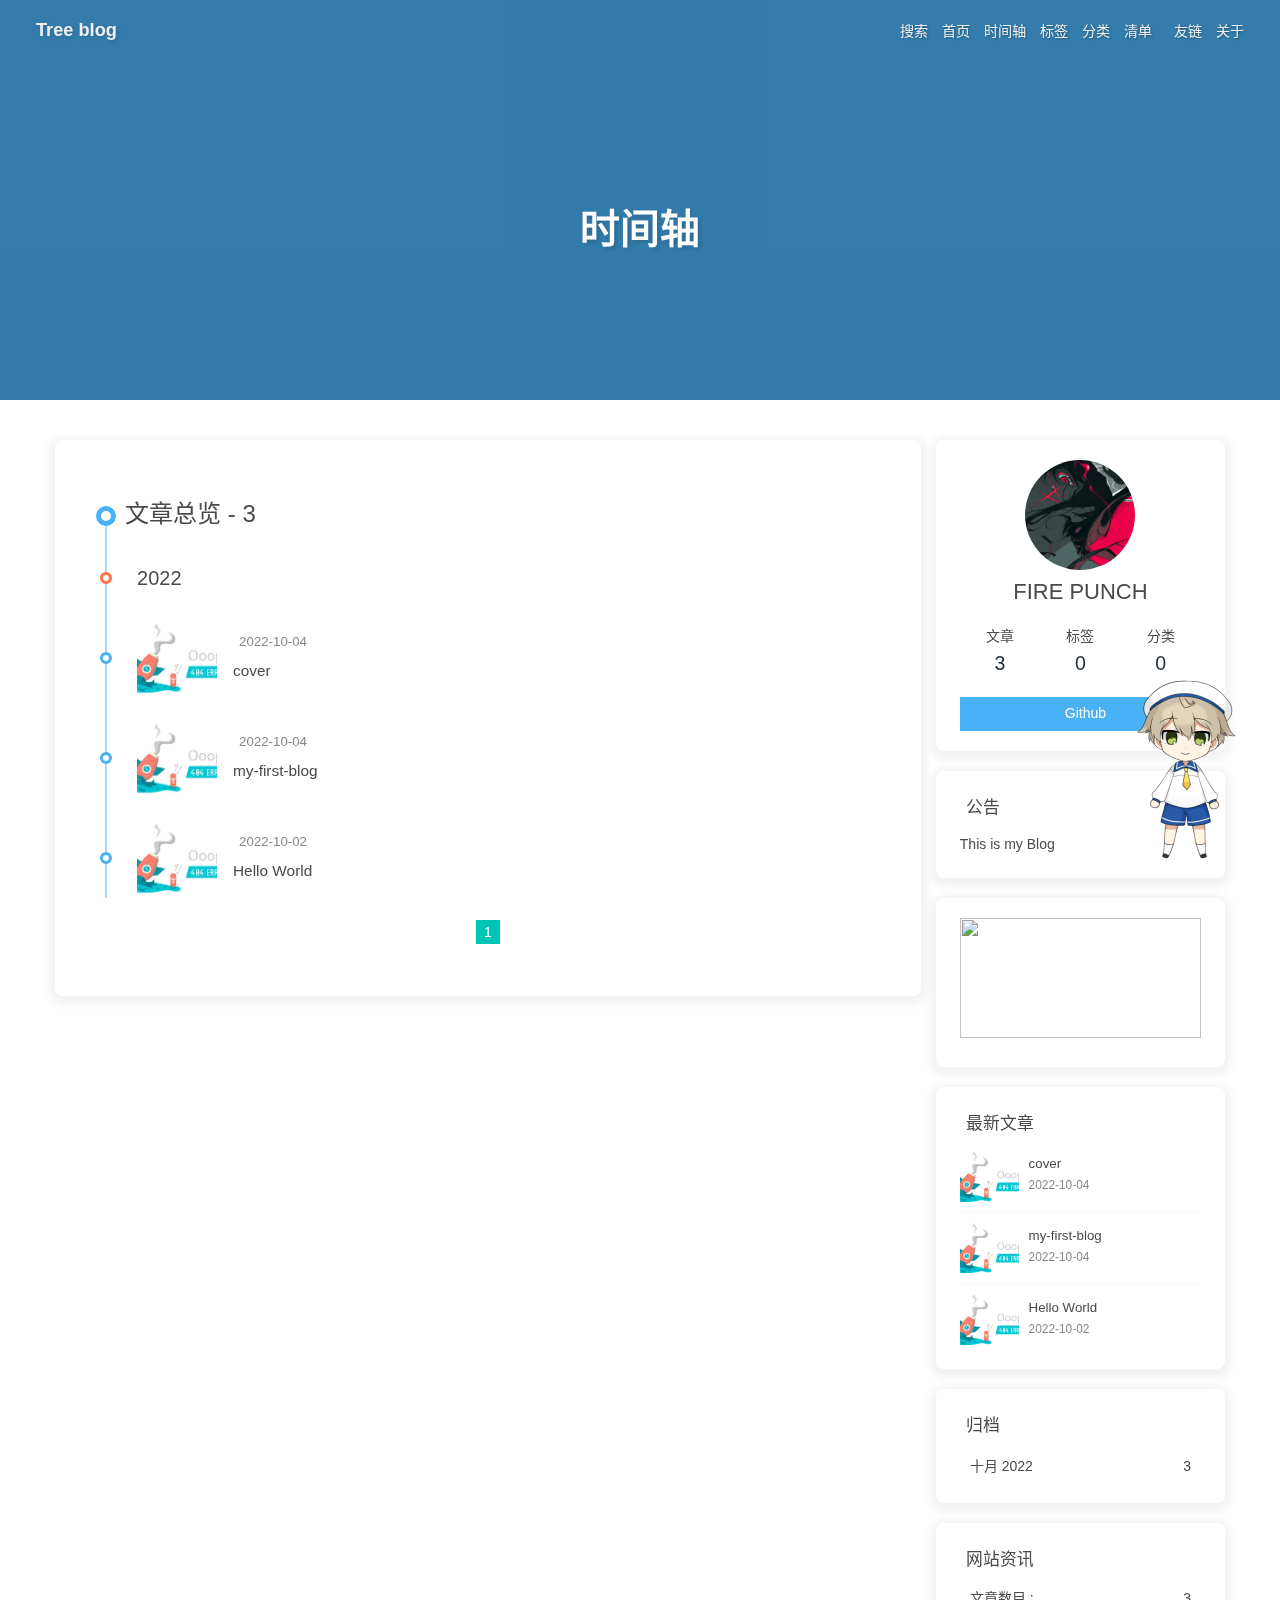
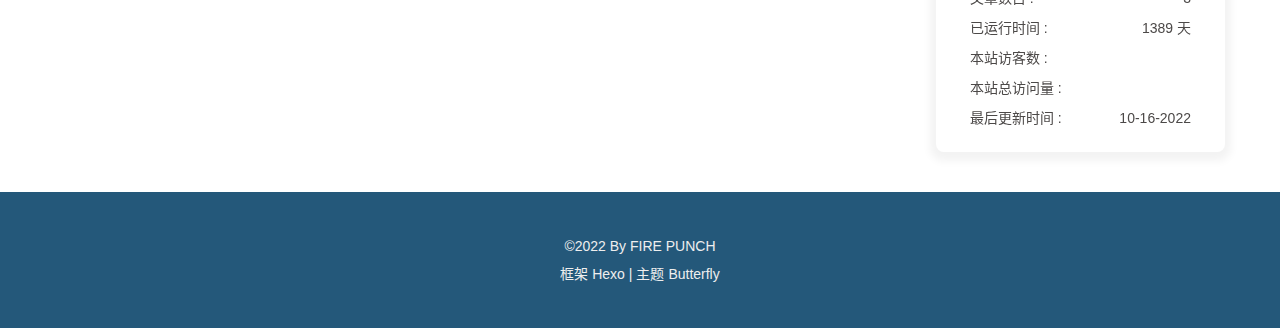
==== archives/index.html @ cb8b027e "Site updated: 2022-10-16 21:58:59" ====
<!DOCTYPE html><html lang="zh-CN" data-theme="light"><head><meta charset="UTF-8"><meta http-equiv="X-UA-Compatible" content="IE=edge"><meta name="viewport" content="width=device-width, initial-scale=1.0, maximum-scale=1.0, user-scalable=no"><title>时间轴 | Tree blog</title><meta name="author" content="FIRE PUNCH"><meta name="copyright" content="FIRE PUNCH"><meta name="format-detection" content="telephone=no"><meta name="theme-color" content="#ffffff"><meta property="og:type" content="website">
<meta property="og:title" content="时间轴">
<meta property="og:url" content="http://example.com/archives/index.html">
<meta property="og:site_name" content="Tree blog">
<meta property="og:locale" content="zh_CN">
<meta property="og:image" content="http://example.com/img/favicon.jpg">
<meta property="article:author" content="FIRE PUNCH">
<meta name="twitter:card" content="summary">
<meta name="twitter:image" content="http://example.com/img/favicon.jpg"><link rel="shortcut icon" href="/img/favicon.png"><link rel="canonical" href="http://example.com/archives/"><link rel="preconnect" href="//cdn.jsdelivr.net"/><link rel="preconnect" href="//busuanzi.ibruce.info"/><link rel="stylesheet" href="/css/index.css"><link rel="stylesheet" href="https://cdn.jsdelivr.net/npm/@fortawesome/fontawesome-free/css/all.min.css" media="print" onload="this.media='all'"><link rel="stylesheet" href="https://cdn.jsdelivr.net/npm/@fancyapps/ui/dist/fancybox.min.css" media="print" onload="this.media='all'"><script>const GLOBAL_CONFIG = { 
  root: '/',
  algolia: undefined,
  localSearch: {"path":"/search.xml","preload":true,"languages":{"hits_empty":"找不到您查询的内容：${query}"}},
  translate: undefined,
  noticeOutdate: undefined,
  highlight: {"plugin":"highlighjs","highlightCopy":true,"highlightLang":true,"highlightHeightLimit":false},
  copy: {
    success: '复制成功',
    error: '复制错误',
    noSupport: '浏览器不支持'
  },
  relativeDate: {
    homepage: false,
    post: false
  },
  runtime: '天',
  date_suffix: {
    just: '刚刚',
    min: '分钟前',
    hour: '小时前',
    day: '天前',
    month: '个月前'
  },
  copyright: undefined,
  lightbox: 'fancybox',
  Snackbar: undefined,
  source: {
    justifiedGallery: {
      js: 'https://cdn.jsdelivr.net/npm/flickr-justified-gallery/dist/fjGallery.min.js',
      css: 'https://cdn.jsdelivr.net/npm/flickr-justified-gallery/dist/fjGallery.min.css'
    }
  },
  isPhotoFigcaption: false,
  islazyload: false,
  isAnchor: false
}</script><script id="config-diff">var GLOBAL_CONFIG_SITE = {
  title: '时间轴',
  isPost: false,
  isHome: false,
  isHighlightShrink: false,
  isToc: false,
  postUpdate: '2022-10-16 21:58:57'
}</script><noscript><style type="text/css">
  #nav {
    opacity: 1
  }
  .justified-gallery img {
    opacity: 1
  }

  #recent-posts time,
  #post-meta time {
    display: inline !important
  }
</style></noscript><script>(win=>{
    win.saveToLocal = {
      set: function setWithExpiry(key, value, ttl) {
        if (ttl === 0) return
        const now = new Date()
        const expiryDay = ttl * 86400000
        const item = {
          value: value,
          expiry: now.getTime() + expiryDay,
        }
        localStorage.setItem(key, JSON.stringify(item))
      },

      get: function getWithExpiry(key) {
        const itemStr = localStorage.getItem(key)

        if (!itemStr) {
          return undefined
        }
        const item = JSON.parse(itemStr)
        const now = new Date()

        if (now.getTime() > item.expiry) {
          localStorage.removeItem(key)
          return undefined
        }
        return item.value
      }
    }
  
    win.getScript = url => new Promise((resolve, reject) => {
      const script = document.createElement('script')
      script.src = url
      script.async = true
      script.onerror = reject
      script.onload = script.onreadystatechange = function() {
        const loadState = this.readyState
        if (loadState && loadState !== 'loaded' && loadState !== 'complete') return
        script.onload = script.onreadystatechange = null
        resolve()
      }
      document.head.appendChild(script)
    })
  
      win.activateDarkMode = function () {
        document.documentElement.setAttribute('data-theme', 'dark')
        if (document.querySelector('meta[name="theme-color"]') !== null) {
          document.querySelector('meta[name="theme-color"]').setAttribute('content', '#0d0d0d')
        }
      }
      win.activateLightMode = function () {
        document.documentElement.setAttribute('data-theme', 'light')
        if (document.querySelector('meta[name="theme-color"]') !== null) {
          document.querySelector('meta[name="theme-color"]').setAttribute('content', '#ffffff')
        }
      }
      const t = saveToLocal.get('theme')
    
          if (t === 'dark') activateDarkMode()
          else if (t === 'light') activateLightMode()
        
      const asideStatus = saveToLocal.get('aside-status')
      if (asideStatus !== undefined) {
        if (asideStatus === 'hide') {
          document.documentElement.classList.add('hide-aside')
        } else {
          document.documentElement.classList.remove('hide-aside')
        }
      }
    
    const detectApple = () => {
      if(/iPad|iPhone|iPod|Macintosh/.test(navigator.userAgent)){
        document.documentElement.classList.add('apple')
      }
    }
    detectApple()
    })(window)</script><link rel="stylesheet" href="https://cdn.jsdelivr.net/npm/static-butterfly/dist/css/index.min.css"><!-- hexo injector head_end start --><link rel="stylesheet" href="https://unpkg.zhimg.com/hexo-butterfly-clock/lib/clock.min.css" /><!-- hexo injector head_end end --><meta name="generator" content="Hexo 6.3.0"></head><body><div id="web_bg"></div><div id="sidebar"><div id="menu-mask"></div><div id="sidebar-menus"><div class="avatar-img is-center"><img src="/img/favicon.jpg" onerror="onerror=null;src='/img/friend_404.gif'" alt="avatar"/></div><div class="sidebar-site-data site-data is-center"><a href="/archives/"><div class="headline">文章</div><div class="length-num">3</div></a><a href="/tags/"><div class="headline">标签</div><div class="length-num">0</div></a><a href="/categories/"><div class="headline">分类</div><div class="length-num">0</div></a></div><hr/><div class="menus_items"><div class="menus_item"><a class="site-page" href="/"><i class="fa-fw fas fa-home"></i><span> 首页</span></a></div><div class="menus_item"><a class="site-page" href="/archives/"><i class="fa-fw fas fa-archive"></i><span> 时间轴</span></a></div><div class="menus_item"><a class="site-page" href="/tags/"><i class="fa-fw fas fa-tags"></i><span> 标签</span></a></div><div class="menus_item"><a class="site-page" href="/categories/"><i class="fa-fw fas fa-folder-open"></i><span> 分类</span></a></div><div class="menus_item"><a class="site-page group" href="javascript:void(0);"><i class="fa-fw fa fa-heartbeat"></i><span> 清单</span><i class="fas fa-chevron-down"></i></a><ul class="menus_item_child"><li><a class="site-page child" href="/music/"><i class="fa-fw fas fa-music"></i><span> 音乐</span></a></li><li><a class="site-page child" href="/Gallery/"><i class="fa-fw fas fa-images"></i><span> 照片</span></a></li><li><a class="site-page child" href="/movies/"><i class="fa-fw fas fa-video"></i><span> 电影</span></a></li></ul></div><div class="menus_item"><a class="site-page" href="/link/"><i class="fa-fw fas fa-link"></i><span> 友链</span></a></div><div class="menus_item"><a class="site-page" href="/about/"><i class="fa-fw fas fa-heart"></i><span> 关于</span></a></div></div></div></div><div class="page" id="body-wrap"><header class="not-home-page" id="page-header" style="background-image: url('/img/1.png')"><nav id="nav"><span id="blog_name"><a id="site-name" href="/">Tree blog</a></span><div id="menus"><div id="search-button"><a class="site-page social-icon search"><i class="fas fa-search fa-fw"></i><span> 搜索</span></a></div><div class="menus_items"><div class="menus_item"><a class="site-page" href="/"><i class="fa-fw fas fa-home"></i><span> 首页</span></a></div><div class="menus_item"><a class="site-page" href="/archives/"><i class="fa-fw fas fa-archive"></i><span> 时间轴</span></a></div><div class="menus_item"><a class="site-page" href="/tags/"><i class="fa-fw fas fa-tags"></i><span> 标签</span></a></div><div class="menus_item"><a class="site-page" href="/categories/"><i class="fa-fw fas fa-folder-open"></i><span> 分类</span></a></div><div class="menus_item"><a class="site-page group" href="javascript:void(0);"><i class="fa-fw fa fa-heartbeat"></i><span> 清单</span><i class="fas fa-chevron-down"></i></a><ul class="menus_item_child"><li><a class="site-page child" href="/music/"><i class="fa-fw fas fa-music"></i><span> 音乐</span></a></li><li><a class="site-page child" href="/Gallery/"><i class="fa-fw fas fa-images"></i><span> 照片</span></a></li><li><a class="site-page child" href="/movies/"><i class="fa-fw fas fa-video"></i><span> 电影</span></a></li></ul></div><div class="menus_item"><a class="site-page" href="/link/"><i class="fa-fw fas fa-link"></i><span> 友链</span></a></div><div class="menus_item"><a class="site-page" href="/about/"><i class="fa-fw fas fa-heart"></i><span> 关于</span></a></div></div><div id="toggle-menu"><a class="site-page"><i class="fas fa-bars fa-fw"></i></a></div></div></nav><div id="page-site-info"><h1 id="site-title">时间轴</h1></div></header><main class="layout" id="content-inner"><div id="archive"><div class="article-sort-title">文章总览 - 3</div><div class="article-sort"><div class="article-sort-item year">2022</div><div class="article-sort-item"><a class="article-sort-item-img" href="/2022/10/04/cover/" title="cover"><img src="/img/1.png" alt="cover" onerror="this.onerror=null;this.src='/img/404.jpg'"></a><div class="article-sort-item-info"><div class="article-sort-item-time"><i class="far fa-calendar-alt"></i><time class="post-meta-date-created" datetime="2022-10-04T06:34:22.000Z" title="发表于 2022-10-04 14:34:22">2022-10-04</time></div><a class="article-sort-item-title" href="/2022/10/04/cover/" title="cover">cover</a></div></div><div class="article-sort-item"><a class="article-sort-item-img" href="/2022/10/04/my-first-blog/" title="my-first-blog"><img src="/img/1.png" alt="my-first-blog" onerror="this.onerror=null;this.src='/img/404.jpg'"></a><div class="article-sort-item-info"><div class="article-sort-item-time"><i class="far fa-calendar-alt"></i><time class="post-meta-date-created" datetime="2022-10-04T05:25:35.000Z" title="发表于 2022-10-04 13:25:35">2022-10-04</time></div><a class="article-sort-item-title" href="/2022/10/04/my-first-blog/" title="my-first-blog">my-first-blog</a></div></div><div class="article-sort-item"><a class="article-sort-item-img" href="/2022/10/02/hello-world/" title="Hello World"><img src="/img/1.png" alt="Hello World" onerror="this.onerror=null;this.src='/img/404.jpg'"></a><div class="article-sort-item-info"><div class="article-sort-item-time"><i class="far fa-calendar-alt"></i><time class="post-meta-date-created" datetime="2022-10-02T13:29:48.271Z" title="发表于 2022-10-02 21:29:48">2022-10-02</time></div><a class="article-sort-item-title" href="/2022/10/02/hello-world/" title="Hello World">Hello World</a></div></div></div><nav id="pagination"><div class="pagination"><span class="page-number current">1</span></div></nav></div><div class="aside-content" id="aside-content"><div class="card-widget card-info"><div class="is-center"><div class="avatar-img"><img src="/img/favicon.jpg" onerror="this.onerror=null;this.src='/img/friend_404.gif'" alt="avatar"/></div><div class="author-info__name">FIRE PUNCH</div><div class="author-info__description"></div></div><div class="card-info-data site-data is-center"><a href="/archives/"><div class="headline">文章</div><div class="length-num">3</div></a><a href="/tags/"><div class="headline">标签</div><div class="length-num">0</div></a><a href="/categories/"><div class="headline">分类</div><div class="length-num">0</div></a></div><a id="card-info-btn" target="_blank" rel="noopener" href="https://github.com/xxxxxx"><i class="fab fa-github"></i><span>Github</span></a></div><div class="card-widget card-announcement"><div class="item-headline"><i class="fas fa-bullhorn fa-shake"></i><span>公告</span></div><div class="announcement_content">This is my Blog</div></div><div class="sticky_layout"><div class="card-widget card-recent-post"><div class="item-headline"><i class="fas fa-history"></i><span>最新文章</span></div><div class="aside-list"><div class="aside-list-item"><a class="thumbnail" href="/2022/10/04/cover/" title="cover"><img src="/img/1.png" onerror="this.onerror=null;this.src='/img/404.jpg'" alt="cover"/></a><div class="content"><a class="title" href="/2022/10/04/cover/" title="cover">cover</a><time datetime="2022-10-04T06:34:22.000Z" title="发表于 2022-10-04 14:34:22">2022-10-04</time></div></div><div class="aside-list-item"><a class="thumbnail" href="/2022/10/04/my-first-blog/" title="my-first-blog"><img src="/img/1.png" onerror="this.onerror=null;this.src='/img/404.jpg'" alt="my-first-blog"/></a><div class="content"><a class="title" href="/2022/10/04/my-first-blog/" title="my-first-blog">my-first-blog</a><time datetime="2022-10-04T05:25:35.000Z" title="发表于 2022-10-04 13:25:35">2022-10-04</time></div></div><div class="aside-list-item"><a class="thumbnail" href="/2022/10/02/hello-world/" title="Hello World"><img src="/img/1.png" onerror="this.onerror=null;this.src='/img/404.jpg'" alt="Hello World"/></a><div class="content"><a class="title" href="/2022/10/02/hello-world/" title="Hello World">Hello World</a><time datetime="2022-10-02T13:29:48.271Z" title="发表于 2022-10-02 21:29:48">2022-10-02</time></div></div></div></div><div class="card-widget card-archives"><div class="item-headline"><i class="fas fa-archive"></i><span>归档</span></div><ul class="card-archive-list"><li class="card-archive-list-item"><a class="card-archive-list-link" href="/archives/2022/10/"><span class="card-archive-list-date">十月 2022</span><span class="card-archive-list-count">3</span></a></li></ul></div><div class="card-widget card-webinfo"><div class="item-headline"><i class="fas fa-chart-line"></i><span>网站资讯</span></div><div class="webinfo"><div class="webinfo-item"><div class="item-name">文章数目 :</div><div class="item-count">3</div></div><div class="webinfo-item"><div class="item-name">已运行时间 :</div><div class="item-count" id="runtimeshow" data-publishDate="2022-10-03T16:00:00.000Z"><i class="fa-solid fa-spinner fa-spin"></i></div></div><div class="webinfo-item"><div class="item-name">本站访客数 :</div><div class="item-count" id="busuanzi_value_site_uv"><i class="fa-solid fa-spinner fa-spin"></i></div></div><div class="webinfo-item"><div class="item-name">本站总访问量 :</div><div class="item-count" id="busuanzi_value_site_pv"><i class="fa-solid fa-spinner fa-spin"></i></div></div><div class="webinfo-item"><div class="item-name">最后更新时间 :</div><div class="item-count" id="last-push-date" data-lastPushDate="2022-10-16T13:58:57.175Z"><i class="fa-solid fa-spinner fa-spin"></i></div></div></div></div></div></div></main><footer id="footer" style="background-image: url('/img/1.png')"><div id="footer-wrap"><div class="copyright">&copy;2022 By FIRE PUNCH</div><div class="framework-info"><span>框架 </span><a target="_blank" rel="noopener" href="https://hexo.io">Hexo</a><span class="footer-separator">|</span><span>主题 </span><a target="_blank" rel="noopener" href="https://github.com/jerryc127/hexo-theme-butterfly">Butterfly</a></div></div></footer></div><div id="rightside"><div id="rightside-config-hide"><button id="darkmode" type="button" title="浅色和深色模式转换"><i class="fas fa-adjust"></i></button><button id="hide-aside-btn" type="button" title="单栏和双栏切换"><i class="fas fa-arrows-alt-h"></i></button></div><div id="rightside-config-show"><button id="rightside_config" type="button" title="设置"><i class="fas fa-cog fa-spin"></i></button><button id="go-up" type="button" title="回到顶部"><i class="fas fa-arrow-up"></i></button></div></div><div id="local-search"><div class="search-dialog"><nav class="search-nav"><span class="search-dialog-title">搜索</span><span id="loading-status"></span><button class="search-close-button"><i class="fas fa-times"></i></button></nav><div class="is-center" id="loading-database"><i class="fas fa-spinner fa-pulse"></i><span>  数据库加载中</span></div><div class="search-wrap"><div id="local-search-input"><div class="local-search-box"><input class="local-search-box--input" placeholder="搜索文章" type="text"/></div></div><hr/><div id="local-search-results"></div></div></div><div id="search-mask"></div></div><div><script src="/js/utils.js"></script><script src="/js/main.js"></script><script src="https://cdn.jsdelivr.net/npm/@fancyapps/ui/dist/fancybox.umd.min.js"></script><script src="/js/search/local-search.js"></script><div class="js-pjax"></div><div class="aplayer no-destroy" data-id="60198" data-server="netease" data-type="playlist" data-fixed="true" data-autoplay="true"> </div><canvas class="fireworks" mobile="false"></canvas><script src="https://cdn.jsdelivr.net/npm/butterfly-extsrc/dist/fireworks.min.js"></script><link rel="stylesheet" href="https://cdn.jsdelivr.net/npm/aplayer/dist/APlayer.min.css" media="print" onload="this.media='all'"><script src="https://cdn.jsdelivr.net/npm/aplayer/dist/APlayer.min.js"></script><script src="https://cdn.jsdelivr.net/npm/butterfly-extsrc/metingjs/dist/Meting.min.js"></script><script src="https://cdn.jsdelivr.net/npm/pjax/pjax.min.js"></script><script>let pjaxSelectors = ["head > title","#config-diff","#body-wrap","#rightside-config-hide","#rightside-config-show",".js-pjax"]

var pjax = new Pjax({
  elements: 'a:not([target="_blank"])',
  selectors: pjaxSelectors,
  cacheBust: false,
  analytics: false,
  scrollRestoration: false
})

document.addEventListener('pjax:send', function () {

  // removeEventListener scroll 
  window.tocScrollFn && window.removeEventListener('scroll', window.tocScrollFn)
  window.scrollCollect && window.removeEventListener('scroll', scrollCollect)

  typeof preloader === 'object' && preloader.initLoading()
  document.getElementById('rightside').style.cssText = "opacity: ''; transform: ''"
  
  if (window.aplayers) {
    for (let i = 0; i < window.aplayers.length; i++) {
      if (!window.aplayers[i].options.fixed) {
        window.aplayers[i].destroy()
      }
    }
  }

  typeof typed === 'object' && typed.destroy()

  //reset readmode
  const $bodyClassList = document.body.classList
  $bodyClassList.contains('read-mode') && $bodyClassList.remove('read-mode')

  typeof disqusjs === 'object' && disqusjs.destroy()
})

document.addEventListener('pjax:complete', function () {
  window.refreshFn()

  document.querySelectorAll('script[data-pjax]').forEach(item => {
    const newScript = document.createElement('script')
    const content = item.text || item.textContent || item.innerHTML || ""
    Array.from(item.attributes).forEach(attr => newScript.setAttribute(attr.name, attr.value))
    newScript.appendChild(document.createTextNode(content))
    item.parentNode.replaceChild(newScript, item)
  })

  GLOBAL_CONFIG.islazyload && window.lazyLoadInstance.update()

  typeof chatBtnFn === 'function' && chatBtnFn()
  typeof panguInit === 'function' && panguInit()

  // google analytics
  typeof gtag === 'function' && gtag('config', '', {'page_path': window.location.pathname});

  // baidu analytics
  typeof _hmt === 'object' && _hmt.push(['_trackPageview',window.location.pathname]);

  typeof loadMeting === 'function' && document.getElementsByClassName('aplayer').length && loadMeting()

  // prismjs
  typeof Prism === 'object' && Prism.highlightAll()

  typeof preloader === 'object' && preloader.endLoading()
})

document.addEventListener('pjax:error', (e) => {
  if (e.request.status === 404) {
    pjax.loadUrl('/404.html')
  }
})</script><script async data-pjax src="//busuanzi.ibruce.info/busuanzi/2.3/busuanzi.pure.mini.js"></script></div><!-- hexo injector body_end start --><script data-pjax>
  function butterfly_clock_injector_config(){
    var parent_div_git = document.getElementsByClassName('sticky_layout')[0];
    var item_html = '<div class="card-widget card-clock"><div class="card-glass"><div class="card-background"><div class="card-content"><div id="hexo_electric_clock"><img class="entered loading" id="card-clock-loading" src="/img/loading.gif" style="height: 120px; width: 100%;" data-ll-status="loading"/></div></div></div></div></div>';
    console.log('已挂载butterfly_clock')
    parent_div_git.insertAdjacentHTML("afterbegin",item_html)
    }
  var elist = 'null'.split(',');
  var cpage = location.pathname;
  var epage = 'all';
  var flag = 0;

  for (var i=0;i<elist.length;i++){
    if (cpage.includes(elist[i])){
      flag++;
    }
  }

  if ((epage ==='all')&&(flag == 0)){
    butterfly_clock_injector_config();
  }
  else if (epage === cpage){
    butterfly_clock_injector_config();
  }
  </script><script src="https://pv.sohu.com/cityjson?ie=utf-8"></script><script data-pjax src="https://unpkg.zhimg.com/hexo-butterfly-clock/lib/clock.min.js"></script><!-- hexo injector body_end end --><script src="/live2dw/lib/L2Dwidget.min.js?094cbace49a39548bed64abff5988b05"></script><script>L2Dwidget.init({"tagMode":false,"debug":false,"model":{"jsonPath":"/live2dw/assets/haruto.model.json"},"display":{"position":"right","width":150,"height":300,"hOffset":20,"vOffset":-20},"mobile":{"show":false},"log":false,"pluginJsPath":"lib/","pluginModelPath":"assets/","pluginRootPath":"live2dw/"});</script></body></html>
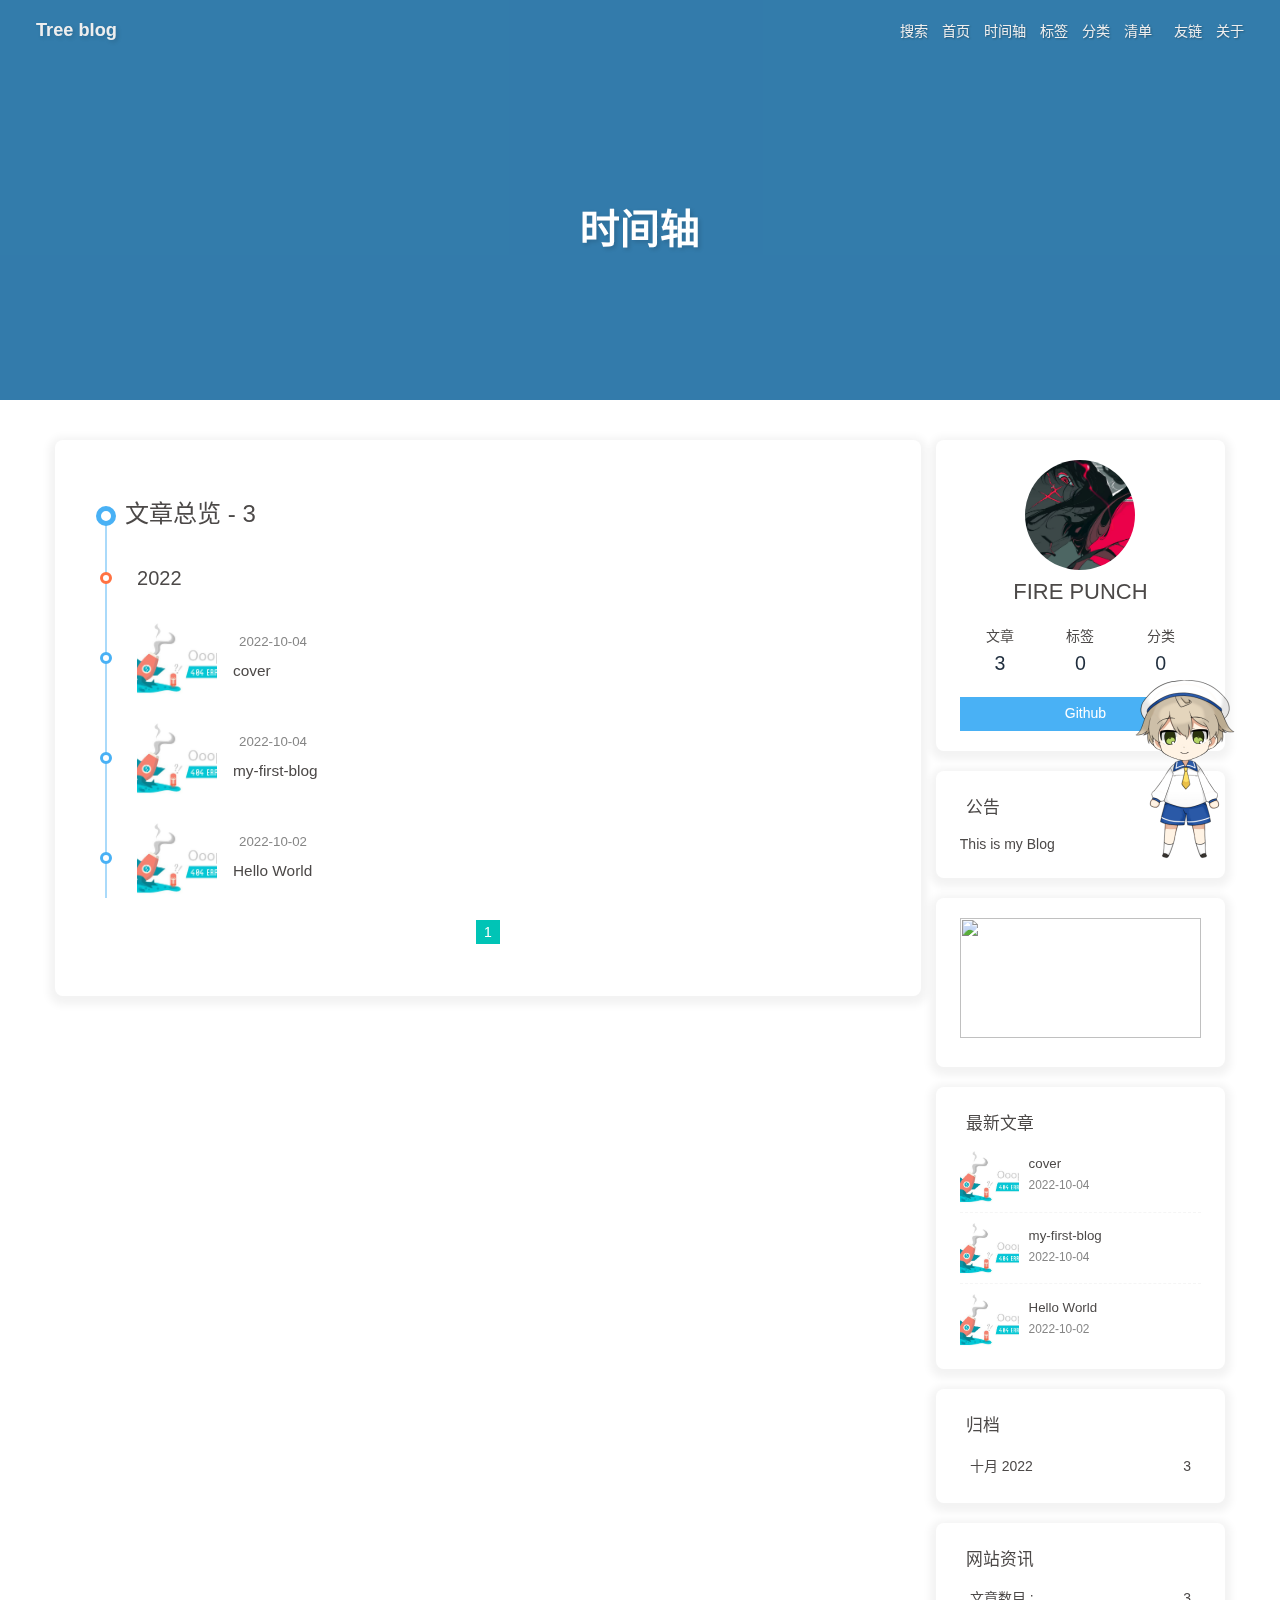
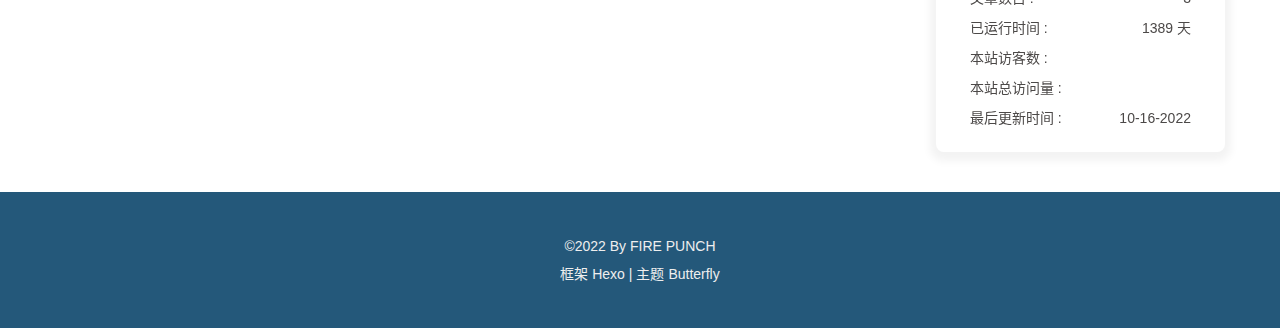
==== commit 9494f9a0: "Site updated: 2022-10-16 22:08:12" ====
--- a/archives/index.html
+++ b/archives/index.html
@@ -48,7 +48,7 @@
   isHome: false,
   isHighlightShrink: false,
   isToc: false,
-  postUpdate: '2022-10-16 21:58:57'
+  postUpdate: '2022-10-16 22:08:11'
 }</script><noscript><style type="text/css">
   #nav {
     opacity: 1
@@ -137,7 +137,7 @@
       }
     }
     detectApple()
-    })(window)</script><link rel="stylesheet" href="https://cdn.jsdelivr.net/npm/static-butterfly/dist/css/index.min.css"><!-- hexo injector head_end start --><link rel="stylesheet" href="https://unpkg.zhimg.com/hexo-butterfly-clock/lib/clock.min.css" /><!-- hexo injector head_end end --><meta name="generator" content="Hexo 6.3.0"></head><body><div id="web_bg"></div><div id="sidebar"><div id="menu-mask"></div><div id="sidebar-menus"><div class="avatar-img is-center"><img src="/img/favicon.jpg" onerror="onerror=null;src='/img/friend_404.gif'" alt="avatar"/></div><div class="sidebar-site-data site-data is-center"><a href="/archives/"><div class="headline">文章</div><div class="length-num">3</div></a><a href="/tags/"><div class="headline">标签</div><div class="length-num">0</div></a><a href="/categories/"><div class="headline">分类</div><div class="length-num">0</div></a></div><hr/><div class="menus_items"><div class="menus_item"><a class="site-page" href="/"><i class="fa-fw fas fa-home"></i><span> 首页</span></a></div><div class="menus_item"><a class="site-page" href="/archives/"><i class="fa-fw fas fa-archive"></i><span> 时间轴</span></a></div><div class="menus_item"><a class="site-page" href="/tags/"><i class="fa-fw fas fa-tags"></i><span> 标签</span></a></div><div class="menus_item"><a class="site-page" href="/categories/"><i class="fa-fw fas fa-folder-open"></i><span> 分类</span></a></div><div class="menus_item"><a class="site-page group" href="javascript:void(0);"><i class="fa-fw fa fa-heartbeat"></i><span> 清单</span><i class="fas fa-chevron-down"></i></a><ul class="menus_item_child"><li><a class="site-page child" href="/music/"><i class="fa-fw fas fa-music"></i><span> 音乐</span></a></li><li><a class="site-page child" href="/Gallery/"><i class="fa-fw fas fa-images"></i><span> 照片</span></a></li><li><a class="site-page child" href="/movies/"><i class="fa-fw fas fa-video"></i><span> 电影</span></a></li></ul></div><div class="menus_item"><a class="site-page" href="/link/"><i class="fa-fw fas fa-link"></i><span> 友链</span></a></div><div class="menus_item"><a class="site-page" href="/about/"><i class="fa-fw fas fa-heart"></i><span> 关于</span></a></div></div></div></div><div class="page" id="body-wrap"><header class="not-home-page" id="page-header" style="background-image: url('/img/1.png')"><nav id="nav"><span id="blog_name"><a id="site-name" href="/">Tree blog</a></span><div id="menus"><div id="search-button"><a class="site-page social-icon search"><i class="fas fa-search fa-fw"></i><span> 搜索</span></a></div><div class="menus_items"><div class="menus_item"><a class="site-page" href="/"><i class="fa-fw fas fa-home"></i><span> 首页</span></a></div><div class="menus_item"><a class="site-page" href="/archives/"><i class="fa-fw fas fa-archive"></i><span> 时间轴</span></a></div><div class="menus_item"><a class="site-page" href="/tags/"><i class="fa-fw fas fa-tags"></i><span> 标签</span></a></div><div class="menus_item"><a class="site-page" href="/categories/"><i class="fa-fw fas fa-folder-open"></i><span> 分类</span></a></div><div class="menus_item"><a class="site-page group" href="javascript:void(0);"><i class="fa-fw fa fa-heartbeat"></i><span> 清单</span><i class="fas fa-chevron-down"></i></a><ul class="menus_item_child"><li><a class="site-page child" href="/music/"><i class="fa-fw fas fa-music"></i><span> 音乐</span></a></li><li><a class="site-page child" href="/Gallery/"><i class="fa-fw fas fa-images"></i><span> 照片</span></a></li><li><a class="site-page child" href="/movies/"><i class="fa-fw fas fa-video"></i><span> 电影</span></a></li></ul></div><div class="menus_item"><a class="site-page" href="/link/"><i class="fa-fw fas fa-link"></i><span> 友链</span></a></div><div class="menus_item"><a class="site-page" href="/about/"><i class="fa-fw fas fa-heart"></i><span> 关于</span></a></div></div><div id="toggle-menu"><a class="site-page"><i class="fas fa-bars fa-fw"></i></a></div></div></nav><div id="page-site-info"><h1 id="site-title">时间轴</h1></div></header><main class="layout" id="content-inner"><div id="archive"><div class="article-sort-title">文章总览 - 3</div><div class="article-sort"><div class="article-sort-item year">2022</div><div class="article-sort-item"><a class="article-sort-item-img" href="/2022/10/04/cover/" title="cover"><img src="/img/1.png" alt="cover" onerror="this.onerror=null;this.src='/img/404.jpg'"></a><div class="article-sort-item-info"><div class="article-sort-item-time"><i class="far fa-calendar-alt"></i><time class="post-meta-date-created" datetime="2022-10-04T06:34:22.000Z" title="发表于 2022-10-04 14:34:22">2022-10-04</time></div><a class="article-sort-item-title" href="/2022/10/04/cover/" title="cover">cover</a></div></div><div class="article-sort-item"><a class="article-sort-item-img" href="/2022/10/04/my-first-blog/" title="my-first-blog"><img src="/img/1.png" alt="my-first-blog" onerror="this.onerror=null;this.src='/img/404.jpg'"></a><div class="article-sort-item-info"><div class="article-sort-item-time"><i class="far fa-calendar-alt"></i><time class="post-meta-date-created" datetime="2022-10-04T05:25:35.000Z" title="发表于 2022-10-04 13:25:35">2022-10-04</time></div><a class="article-sort-item-title" href="/2022/10/04/my-first-blog/" title="my-first-blog">my-first-blog</a></div></div><div class="article-sort-item"><a class="article-sort-item-img" href="/2022/10/02/hello-world/" title="Hello World"><img src="/img/1.png" alt="Hello World" onerror="this.onerror=null;this.src='/img/404.jpg'"></a><div class="article-sort-item-info"><div class="article-sort-item-time"><i class="far fa-calendar-alt"></i><time class="post-meta-date-created" datetime="2022-10-02T13:29:48.271Z" title="发表于 2022-10-02 21:29:48">2022-10-02</time></div><a class="article-sort-item-title" href="/2022/10/02/hello-world/" title="Hello World">Hello World</a></div></div></div><nav id="pagination"><div class="pagination"><span class="page-number current">1</span></div></nav></div><div class="aside-content" id="aside-content"><div class="card-widget card-info"><div class="is-center"><div class="avatar-img"><img src="/img/favicon.jpg" onerror="this.onerror=null;this.src='/img/friend_404.gif'" alt="avatar"/></div><div class="author-info__name">FIRE PUNCH</div><div class="author-info__description"></div></div><div class="card-info-data site-data is-center"><a href="/archives/"><div class="headline">文章</div><div class="length-num">3</div></a><a href="/tags/"><div class="headline">标签</div><div class="length-num">0</div></a><a href="/categories/"><div class="headline">分类</div><div class="length-num">0</div></a></div><a id="card-info-btn" target="_blank" rel="noopener" href="https://github.com/xxxxxx"><i class="fab fa-github"></i><span>Github</span></a></div><div class="card-widget card-announcement"><div class="item-headline"><i class="fas fa-bullhorn fa-shake"></i><span>公告</span></div><div class="announcement_content">This is my Blog</div></div><div class="sticky_layout"><div class="card-widget card-recent-post"><div class="item-headline"><i class="fas fa-history"></i><span>最新文章</span></div><div class="aside-list"><div class="aside-list-item"><a class="thumbnail" href="/2022/10/04/cover/" title="cover"><img src="/img/1.png" onerror="this.onerror=null;this.src='/img/404.jpg'" alt="cover"/></a><div class="content"><a class="title" href="/2022/10/04/cover/" title="cover">cover</a><time datetime="2022-10-04T06:34:22.000Z" title="发表于 2022-10-04 14:34:22">2022-10-04</time></div></div><div class="aside-list-item"><a class="thumbnail" href="/2022/10/04/my-first-blog/" title="my-first-blog"><img src="/img/1.png" onerror="this.onerror=null;this.src='/img/404.jpg'" alt="my-first-blog"/></a><div class="content"><a class="title" href="/2022/10/04/my-first-blog/" title="my-first-blog">my-first-blog</a><time datetime="2022-10-04T05:25:35.000Z" title="发表于 2022-10-04 13:25:35">2022-10-04</time></div></div><div class="aside-list-item"><a class="thumbnail" href="/2022/10/02/hello-world/" title="Hello World"><img src="/img/1.png" onerror="this.onerror=null;this.src='/img/404.jpg'" alt="Hello World"/></a><div class="content"><a class="title" href="/2022/10/02/hello-world/" title="Hello World">Hello World</a><time datetime="2022-10-02T13:29:48.271Z" title="发表于 2022-10-02 21:29:48">2022-10-02</time></div></div></div></div><div class="card-widget card-archives"><div class="item-headline"><i class="fas fa-archive"></i><span>归档</span></div><ul class="card-archive-list"><li class="card-archive-list-item"><a class="card-archive-list-link" href="/archives/2022/10/"><span class="card-archive-list-date">十月 2022</span><span class="card-archive-list-count">3</span></a></li></ul></div><div class="card-widget card-webinfo"><div class="item-headline"><i class="fas fa-chart-line"></i><span>网站资讯</span></div><div class="webinfo"><div class="webinfo-item"><div class="item-name">文章数目 :</div><div class="item-count">3</div></div><div class="webinfo-item"><div class="item-name">已运行时间 :</div><div class="item-count" id="runtimeshow" data-publishDate="2022-10-03T16:00:00.000Z"><i class="fa-solid fa-spinner fa-spin"></i></div></div><div class="webinfo-item"><div class="item-name">本站访客数 :</div><div class="item-count" id="busuanzi_value_site_uv"><i class="fa-solid fa-spinner fa-spin"></i></div></div><div class="webinfo-item"><div class="item-name">本站总访问量 :</div><div class="item-count" id="busuanzi_value_site_pv"><i class="fa-solid fa-spinner fa-spin"></i></div></div><div class="webinfo-item"><div class="item-name">最后更新时间 :</div><div class="item-count" id="last-push-date" data-lastPushDate="2022-10-16T13:58:57.175Z"><i class="fa-solid fa-spinner fa-spin"></i></div></div></div></div></div></div></main><footer id="footer" style="background-image: url('/img/1.png')"><div id="footer-wrap"><div class="copyright">&copy;2022 By FIRE PUNCH</div><div class="framework-info"><span>框架 </span><a target="_blank" rel="noopener" href="https://hexo.io">Hexo</a><span class="footer-separator">|</span><span>主题 </span><a target="_blank" rel="noopener" href="https://github.com/jerryc127/hexo-theme-butterfly">Butterfly</a></div></div></footer></div><div id="rightside"><div id="rightside-config-hide"><button id="darkmode" type="button" title="浅色和深色模式转换"><i class="fas fa-adjust"></i></button><button id="hide-aside-btn" type="button" title="单栏和双栏切换"><i class="fas fa-arrows-alt-h"></i></button></div><div id="rightside-config-show"><button id="rightside_config" type="button" title="设置"><i class="fas fa-cog fa-spin"></i></button><button id="go-up" type="button" title="回到顶部"><i class="fas fa-arrow-up"></i></button></div></div><div id="local-search"><div class="search-dialog"><nav class="search-nav"><span class="search-dialog-title">搜索</span><span id="loading-status"></span><button class="search-close-button"><i class="fas fa-times"></i></button></nav><div class="is-center" id="loading-database"><i class="fas fa-spinner fa-pulse"></i><span>  数据库加载中</span></div><div class="search-wrap"><div id="local-search-input"><div class="local-search-box"><input class="local-search-box--input" placeholder="搜索文章" type="text"/></div></div><hr/><div id="local-search-results"></div></div></div><div id="search-mask"></div></div><div><script src="/js/utils.js"></script><script src="/js/main.js"></script><script src="https://cdn.jsdelivr.net/npm/@fancyapps/ui/dist/fancybox.umd.min.js"></script><script src="/js/search/local-search.js"></script><div class="js-pjax"></div><div class="aplayer no-destroy" data-id="60198" data-server="netease" data-type="playlist" data-fixed="true" data-autoplay="true"> </div><canvas class="fireworks" mobile="false"></canvas><script src="https://cdn.jsdelivr.net/npm/butterfly-extsrc/dist/fireworks.min.js"></script><link rel="stylesheet" href="https://cdn.jsdelivr.net/npm/aplayer/dist/APlayer.min.css" media="print" onload="this.media='all'"><script src="https://cdn.jsdelivr.net/npm/aplayer/dist/APlayer.min.js"></script><script src="https://cdn.jsdelivr.net/npm/butterfly-extsrc/metingjs/dist/Meting.min.js"></script><script src="https://cdn.jsdelivr.net/npm/pjax/pjax.min.js"></script><script>let pjaxSelectors = ["head > title","#config-diff","#body-wrap","#rightside-config-hide","#rightside-config-show",".js-pjax"]
+    })(window)</script><link rel="stylesheet" href="https://cdn.jsdelivr.net/npm/static-butterfly/dist/css/index.min.css"><!-- hexo injector head_end start --><link rel="stylesheet" href="https://unpkg.zhimg.com/hexo-butterfly-clock/lib/clock.min.css" /><!-- hexo injector head_end end --><meta name="generator" content="Hexo 6.3.0"></head><body><div id="web_bg"></div><div id="sidebar"><div id="menu-mask"></div><div id="sidebar-menus"><div class="avatar-img is-center"><img src="/img/favicon.jpg" onerror="onerror=null;src='/img/friend_404.gif'" alt="avatar"/></div><div class="sidebar-site-data site-data is-center"><a href="/archives/"><div class="headline">文章</div><div class="length-num">3</div></a><a href="/tags/"><div class="headline">标签</div><div class="length-num">0</div></a><a href="/categories/"><div class="headline">分类</div><div class="length-num">0</div></a></div><hr/><div class="menus_items"><div class="menus_item"><a class="site-page" href="/"><i class="fa-fw fas fa-home"></i><span> 首页</span></a></div><div class="menus_item"><a class="site-page" href="/archives/"><i class="fa-fw fas fa-archive"></i><span> 时间轴</span></a></div><div class="menus_item"><a class="site-page" href="/tags/"><i class="fa-fw fas fa-tags"></i><span> 标签</span></a></div><div class="menus_item"><a class="site-page" href="/categories/"><i class="fa-fw fas fa-folder-open"></i><span> 分类</span></a></div><div class="menus_item"><a class="site-page group" href="javascript:void(0);"><i class="fa-fw fa fa-heartbeat"></i><span> 清单</span><i class="fas fa-chevron-down"></i></a><ul class="menus_item_child"><li><a class="site-page child" href="/music/"><i class="fa-fw fas fa-music"></i><span> 音乐</span></a></li><li><a class="site-page child" href="/Gallery/"><i class="fa-fw fas fa-images"></i><span> 照片</span></a></li><li><a class="site-page child" href="/movies/"><i class="fa-fw fas fa-video"></i><span> 电影</span></a></li></ul></div><div class="menus_item"><a class="site-page" href="/link/"><i class="fa-fw fas fa-link"></i><span> 友链</span></a></div><div class="menus_item"><a class="site-page" href="/about/"><i class="fa-fw fas fa-heart"></i><span> 关于</span></a></div></div></div></div><div class="page" id="body-wrap"><header class="not-home-page" id="page-header" style="background-image: url('/img/1.png')"><nav id="nav"><span id="blog_name"><a id="site-name" href="/">Tree blog</a></span><div id="menus"><div id="search-button"><a class="site-page social-icon search"><i class="fas fa-search fa-fw"></i><span> 搜索</span></a></div><div class="menus_items"><div class="menus_item"><a class="site-page" href="/"><i class="fa-fw fas fa-home"></i><span> 首页</span></a></div><div class="menus_item"><a class="site-page" href="/archives/"><i class="fa-fw fas fa-archive"></i><span> 时间轴</span></a></div><div class="menus_item"><a class="site-page" href="/tags/"><i class="fa-fw fas fa-tags"></i><span> 标签</span></a></div><div class="menus_item"><a class="site-page" href="/categories/"><i class="fa-fw fas fa-folder-open"></i><span> 分类</span></a></div><div class="menus_item"><a class="site-page group" href="javascript:void(0);"><i class="fa-fw fa fa-heartbeat"></i><span> 清单</span><i class="fas fa-chevron-down"></i></a><ul class="menus_item_child"><li><a class="site-page child" href="/music/"><i class="fa-fw fas fa-music"></i><span> 音乐</span></a></li><li><a class="site-page child" href="/Gallery/"><i class="fa-fw fas fa-images"></i><span> 照片</span></a></li><li><a class="site-page child" href="/movies/"><i class="fa-fw fas fa-video"></i><span> 电影</span></a></li></ul></div><div class="menus_item"><a class="site-page" href="/link/"><i class="fa-fw fas fa-link"></i><span> 友链</span></a></div><div class="menus_item"><a class="site-page" href="/about/"><i class="fa-fw fas fa-heart"></i><span> 关于</span></a></div></div><div id="toggle-menu"><a class="site-page"><i class="fas fa-bars fa-fw"></i></a></div></div></nav><div id="page-site-info"><h1 id="site-title">时间轴</h1></div></header><main class="layout" id="content-inner"><div id="archive"><div class="article-sort-title">文章总览 - 3</div><div class="article-sort"><div class="article-sort-item year">2022</div><div class="article-sort-item"><a class="article-sort-item-img" href="/2022/10/04/cover/" title="cover"><img src="/img/1.png" alt="cover" onerror="this.onerror=null;this.src='/img/404.jpg'"></a><div class="article-sort-item-info"><div class="article-sort-item-time"><i class="far fa-calendar-alt"></i><time class="post-meta-date-created" datetime="2022-10-04T06:34:22.000Z" title="发表于 2022-10-04 14:34:22">2022-10-04</time></div><a class="article-sort-item-title" href="/2022/10/04/cover/" title="cover">cover</a></div></div><div class="article-sort-item"><a class="article-sort-item-img" href="/2022/10/04/my-first-blog/" title="my-first-blog"><img src="/img/1.png" alt="my-first-blog" onerror="this.onerror=null;this.src='/img/404.jpg'"></a><div class="article-sort-item-info"><div class="article-sort-item-time"><i class="far fa-calendar-alt"></i><time class="post-meta-date-created" datetime="2022-10-04T05:25:35.000Z" title="发表于 2022-10-04 13:25:35">2022-10-04</time></div><a class="article-sort-item-title" href="/2022/10/04/my-first-blog/" title="my-first-blog">my-first-blog</a></div></div><div class="article-sort-item"><a class="article-sort-item-img" href="/2022/10/02/hello-world/" title="Hello World"><img src="/img/1.png" alt="Hello World" onerror="this.onerror=null;this.src='/img/404.jpg'"></a><div class="article-sort-item-info"><div class="article-sort-item-time"><i class="far fa-calendar-alt"></i><time class="post-meta-date-created" datetime="2022-10-02T13:29:48.271Z" title="发表于 2022-10-02 21:29:48">2022-10-02</time></div><a class="article-sort-item-title" href="/2022/10/02/hello-world/" title="Hello World">Hello World</a></div></div></div><nav id="pagination"><div class="pagination"><span class="page-number current">1</span></div></nav></div><div class="aside-content" id="aside-content"><div class="card-widget card-info"><div class="is-center"><div class="avatar-img"><img src="/img/favicon.jpg" onerror="this.onerror=null;this.src='/img/friend_404.gif'" alt="avatar"/></div><div class="author-info__name">FIRE PUNCH</div><div class="author-info__description"></div></div><div class="card-info-data site-data is-center"><a href="/archives/"><div class="headline">文章</div><div class="length-num">3</div></a><a href="/tags/"><div class="headline">标签</div><div class="length-num">0</div></a><a href="/categories/"><div class="headline">分类</div><div class="length-num">0</div></a></div><a id="card-info-btn" target="_blank" rel="noopener" href="https://github.com/xxxxxx"><i class="fab fa-github"></i><span>Github</span></a></div><div class="card-widget card-announcement"><div class="item-headline"><i class="fas fa-bullhorn fa-shake"></i><span>公告</span></div><div class="announcement_content">This is my Blog</div></div><div class="sticky_layout"><div class="card-widget card-recent-post"><div class="item-headline"><i class="fas fa-history"></i><span>最新文章</span></div><div class="aside-list"><div class="aside-list-item"><a class="thumbnail" href="/2022/10/04/cover/" title="cover"><img src="/img/1.png" onerror="this.onerror=null;this.src='/img/404.jpg'" alt="cover"/></a><div class="content"><a class="title" href="/2022/10/04/cover/" title="cover">cover</a><time datetime="2022-10-04T06:34:22.000Z" title="发表于 2022-10-04 14:34:22">2022-10-04</time></div></div><div class="aside-list-item"><a class="thumbnail" href="/2022/10/04/my-first-blog/" title="my-first-blog"><img src="/img/1.png" onerror="this.onerror=null;this.src='/img/404.jpg'" alt="my-first-blog"/></a><div class="content"><a class="title" href="/2022/10/04/my-first-blog/" title="my-first-blog">my-first-blog</a><time datetime="2022-10-04T05:25:35.000Z" title="发表于 2022-10-04 13:25:35">2022-10-04</time></div></div><div class="aside-list-item"><a class="thumbnail" href="/2022/10/02/hello-world/" title="Hello World"><img src="/img/1.png" onerror="this.onerror=null;this.src='/img/404.jpg'" alt="Hello World"/></a><div class="content"><a class="title" href="/2022/10/02/hello-world/" title="Hello World">Hello World</a><time datetime="2022-10-02T13:29:48.271Z" title="发表于 2022-10-02 21:29:48">2022-10-02</time></div></div></div></div><div class="card-widget card-archives"><div class="item-headline"><i class="fas fa-archive"></i><span>归档</span></div><ul class="card-archive-list"><li class="card-archive-list-item"><a class="card-archive-list-link" href="/archives/2022/10/"><span class="card-archive-list-date">十月 2022</span><span class="card-archive-list-count">3</span></a></li></ul></div><div class="card-widget card-webinfo"><div class="item-headline"><i class="fas fa-chart-line"></i><span>网站资讯</span></div><div class="webinfo"><div class="webinfo-item"><div class="item-name">文章数目 :</div><div class="item-count">3</div></div><div class="webinfo-item"><div class="item-name">已运行时间 :</div><div class="item-count" id="runtimeshow" data-publishDate="2022-10-03T16:00:00.000Z"><i class="fa-solid fa-spinner fa-spin"></i></div></div><div class="webinfo-item"><div class="item-name">本站访客数 :</div><div class="item-count" id="busuanzi_value_site_uv"><i class="fa-solid fa-spinner fa-spin"></i></div></div><div class="webinfo-item"><div class="item-name">本站总访问量 :</div><div class="item-count" id="busuanzi_value_site_pv"><i class="fa-solid fa-spinner fa-spin"></i></div></div><div class="webinfo-item"><div class="item-name">最后更新时间 :</div><div class="item-count" id="last-push-date" data-lastPushDate="2022-10-16T14:08:10.983Z"><i class="fa-solid fa-spinner fa-spin"></i></div></div></div></div></div></div></main><footer id="footer" style="background-image: url('/img/1.png')"><div id="footer-wrap"><div class="copyright">&copy;2022 By FIRE PUNCH</div><div class="framework-info"><span>框架 </span><a target="_blank" rel="noopener" href="https://hexo.io">Hexo</a><span class="footer-separator">|</span><span>主题 </span><a target="_blank" rel="noopener" href="https://github.com/jerryc127/hexo-theme-butterfly">Butterfly</a></div></div></footer></div><div id="rightside"><div id="rightside-config-hide"><button id="darkmode" type="button" title="浅色和深色模式转换"><i class="fas fa-adjust"></i></button><button id="hide-aside-btn" type="button" title="单栏和双栏切换"><i class="fas fa-arrows-alt-h"></i></button></div><div id="rightside-config-show"><button id="rightside_config" type="button" title="设置"><i class="fas fa-cog fa-spin"></i></button><button id="go-up" type="button" title="回到顶部"><i class="fas fa-arrow-up"></i></button></div></div><div id="local-search"><div class="search-dialog"><nav class="search-nav"><span class="search-dialog-title">搜索</span><span id="loading-status"></span><button class="search-close-button"><i class="fas fa-times"></i></button></nav><div class="is-center" id="loading-database"><i class="fas fa-spinner fa-pulse"></i><span>  数据库加载中</span></div><div class="search-wrap"><div id="local-search-input"><div class="local-search-box"><input class="local-search-box--input" placeholder="搜索文章" type="text"/></div></div><hr/><div id="local-search-results"></div></div></div><div id="search-mask"></div></div><div><script src="/js/utils.js"></script><script src="/js/main.js"></script><script src="https://cdn.jsdelivr.net/npm/@fancyapps/ui/dist/fancybox.umd.min.js"></script><script src="/js/search/local-search.js"></script><div class="js-pjax"></div><div class="aplayer no-destroy" data-id="60198" data-server="netease" data-type="playlist" data-fixed="true" data-autoplay="true"> </div><canvas class="fireworks" mobile="false"></canvas><script src="https://cdn.jsdelivr.net/npm/butterfly-extsrc/dist/fireworks.min.js"></script><link rel="stylesheet" href="https://cdn.jsdelivr.net/npm/aplayer/dist/APlayer.min.css" media="print" onload="this.media='all'"><script src="https://cdn.jsdelivr.net/npm/aplayer/dist/APlayer.min.js"></script><script src="https://cdn.jsdelivr.net/npm/butterfly-extsrc/metingjs/dist/Meting.min.js"></script><script src="https://cdn.jsdelivr.net/npm/pjax/pjax.min.js"></script><script>let pjaxSelectors = ["head > title","#config-diff","#body-wrap","#rightside-config-hide","#rightside-config-show",".js-pjax"]
 
 var pjax = new Pjax({
   elements: 'a:not([target="_blank"])',
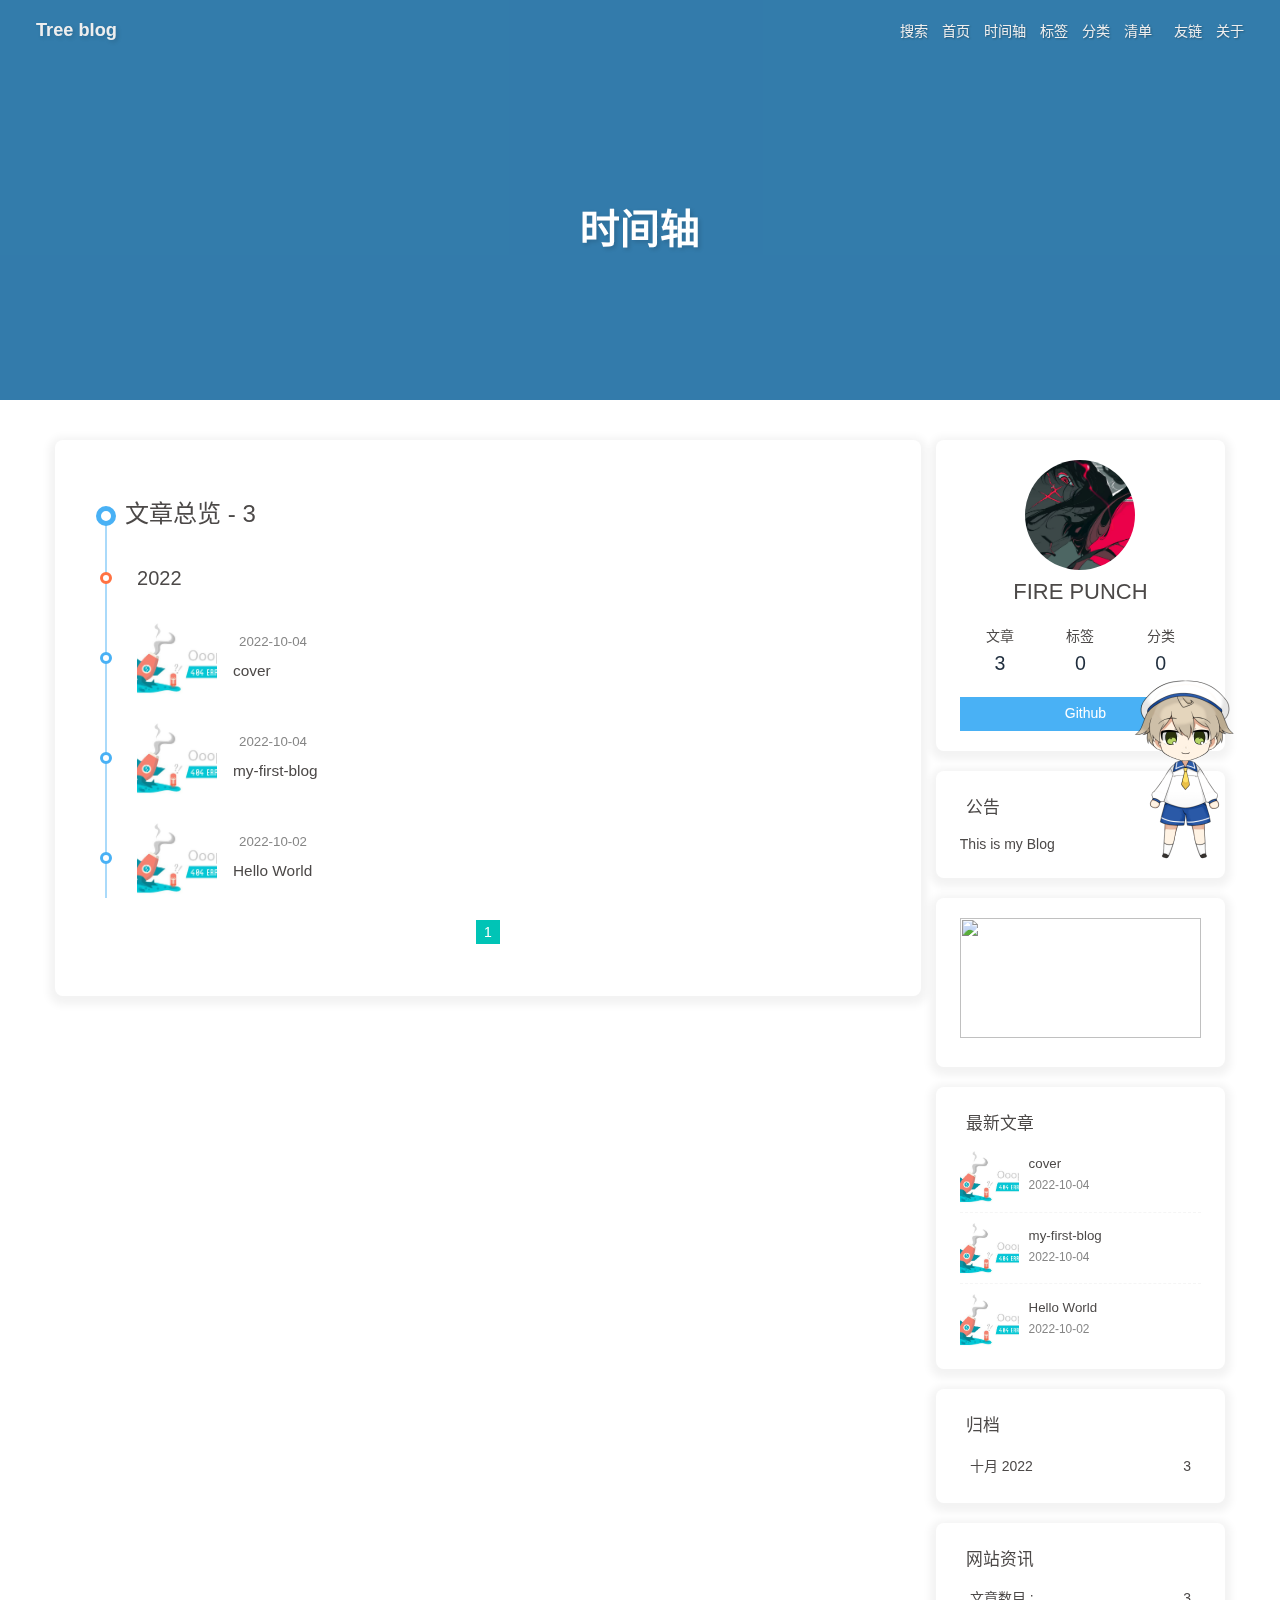
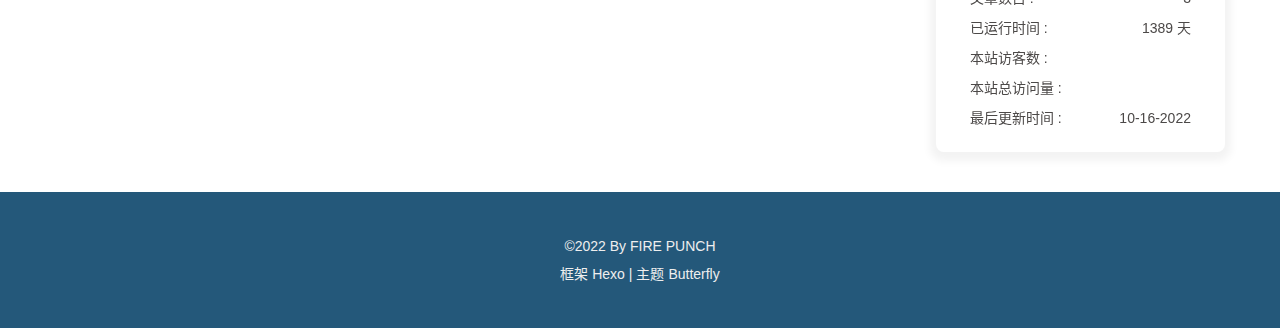
==== commit a9065370: "Site updated: 2022-10-16 22:11:38" ====
--- a/archives/index.html
+++ b/archives/index.html
@@ -48,7 +48,7 @@
   isHome: false,
   isHighlightShrink: false,
   isToc: false,
-  postUpdate: '2022-10-16 22:08:11'
+  postUpdate: '2022-10-16 22:11:36'
 }</script><noscript><style type="text/css">
   #nav {
     opacity: 1
@@ -137,7 +137,7 @@
       }
     }
     detectApple()
-    })(window)</script><link rel="stylesheet" href="https://cdn.jsdelivr.net/npm/static-butterfly/dist/css/index.min.css"><!-- hexo injector head_end start --><link rel="stylesheet" href="https://unpkg.zhimg.com/hexo-butterfly-clock/lib/clock.min.css" /><!-- hexo injector head_end end --><meta name="generator" content="Hexo 6.3.0"></head><body><div id="web_bg"></div><div id="sidebar"><div id="menu-mask"></div><div id="sidebar-menus"><div class="avatar-img is-center"><img src="/img/favicon.jpg" onerror="onerror=null;src='/img/friend_404.gif'" alt="avatar"/></div><div class="sidebar-site-data site-data is-center"><a href="/archives/"><div class="headline">文章</div><div class="length-num">3</div></a><a href="/tags/"><div class="headline">标签</div><div class="length-num">0</div></a><a href="/categories/"><div class="headline">分类</div><div class="length-num">0</div></a></div><hr/><div class="menus_items"><div class="menus_item"><a class="site-page" href="/"><i class="fa-fw fas fa-home"></i><span> 首页</span></a></div><div class="menus_item"><a class="site-page" href="/archives/"><i class="fa-fw fas fa-archive"></i><span> 时间轴</span></a></div><div class="menus_item"><a class="site-page" href="/tags/"><i class="fa-fw fas fa-tags"></i><span> 标签</span></a></div><div class="menus_item"><a class="site-page" href="/categories/"><i class="fa-fw fas fa-folder-open"></i><span> 分类</span></a></div><div class="menus_item"><a class="site-page group" href="javascript:void(0);"><i class="fa-fw fa fa-heartbeat"></i><span> 清单</span><i class="fas fa-chevron-down"></i></a><ul class="menus_item_child"><li><a class="site-page child" href="/music/"><i class="fa-fw fas fa-music"></i><span> 音乐</span></a></li><li><a class="site-page child" href="/Gallery/"><i class="fa-fw fas fa-images"></i><span> 照片</span></a></li><li><a class="site-page child" href="/movies/"><i class="fa-fw fas fa-video"></i><span> 电影</span></a></li></ul></div><div class="menus_item"><a class="site-page" href="/link/"><i class="fa-fw fas fa-link"></i><span> 友链</span></a></div><div class="menus_item"><a class="site-page" href="/about/"><i class="fa-fw fas fa-heart"></i><span> 关于</span></a></div></div></div></div><div class="page" id="body-wrap"><header class="not-home-page" id="page-header" style="background-image: url('/img/1.png')"><nav id="nav"><span id="blog_name"><a id="site-name" href="/">Tree blog</a></span><div id="menus"><div id="search-button"><a class="site-page social-icon search"><i class="fas fa-search fa-fw"></i><span> 搜索</span></a></div><div class="menus_items"><div class="menus_item"><a class="site-page" href="/"><i class="fa-fw fas fa-home"></i><span> 首页</span></a></div><div class="menus_item"><a class="site-page" href="/archives/"><i class="fa-fw fas fa-archive"></i><span> 时间轴</span></a></div><div class="menus_item"><a class="site-page" href="/tags/"><i class="fa-fw fas fa-tags"></i><span> 标签</span></a></div><div class="menus_item"><a class="site-page" href="/categories/"><i class="fa-fw fas fa-folder-open"></i><span> 分类</span></a></div><div class="menus_item"><a class="site-page group" href="javascript:void(0);"><i class="fa-fw fa fa-heartbeat"></i><span> 清单</span><i class="fas fa-chevron-down"></i></a><ul class="menus_item_child"><li><a class="site-page child" href="/music/"><i class="fa-fw fas fa-music"></i><span> 音乐</span></a></li><li><a class="site-page child" href="/Gallery/"><i class="fa-fw fas fa-images"></i><span> 照片</span></a></li><li><a class="site-page child" href="/movies/"><i class="fa-fw fas fa-video"></i><span> 电影</span></a></li></ul></div><div class="menus_item"><a class="site-page" href="/link/"><i class="fa-fw fas fa-link"></i><span> 友链</span></a></div><div class="menus_item"><a class="site-page" href="/about/"><i class="fa-fw fas fa-heart"></i><span> 关于</span></a></div></div><div id="toggle-menu"><a class="site-page"><i class="fas fa-bars fa-fw"></i></a></div></div></nav><div id="page-site-info"><h1 id="site-title">时间轴</h1></div></header><main class="layout" id="content-inner"><div id="archive"><div class="article-sort-title">文章总览 - 3</div><div class="article-sort"><div class="article-sort-item year">2022</div><div class="article-sort-item"><a class="article-sort-item-img" href="/2022/10/04/cover/" title="cover"><img src="/img/1.png" alt="cover" onerror="this.onerror=null;this.src='/img/404.jpg'"></a><div class="article-sort-item-info"><div class="article-sort-item-time"><i class="far fa-calendar-alt"></i><time class="post-meta-date-created" datetime="2022-10-04T06:34:22.000Z" title="发表于 2022-10-04 14:34:22">2022-10-04</time></div><a class="article-sort-item-title" href="/2022/10/04/cover/" title="cover">cover</a></div></div><div class="article-sort-item"><a class="article-sort-item-img" href="/2022/10/04/my-first-blog/" title="my-first-blog"><img src="/img/1.png" alt="my-first-blog" onerror="this.onerror=null;this.src='/img/404.jpg'"></a><div class="article-sort-item-info"><div class="article-sort-item-time"><i class="far fa-calendar-alt"></i><time class="post-meta-date-created" datetime="2022-10-04T05:25:35.000Z" title="发表于 2022-10-04 13:25:35">2022-10-04</time></div><a class="article-sort-item-title" href="/2022/10/04/my-first-blog/" title="my-first-blog">my-first-blog</a></div></div><div class="article-sort-item"><a class="article-sort-item-img" href="/2022/10/02/hello-world/" title="Hello World"><img src="/img/1.png" alt="Hello World" onerror="this.onerror=null;this.src='/img/404.jpg'"></a><div class="article-sort-item-info"><div class="article-sort-item-time"><i class="far fa-calendar-alt"></i><time class="post-meta-date-created" datetime="2022-10-02T13:29:48.271Z" title="发表于 2022-10-02 21:29:48">2022-10-02</time></div><a class="article-sort-item-title" href="/2022/10/02/hello-world/" title="Hello World">Hello World</a></div></div></div><nav id="pagination"><div class="pagination"><span class="page-number current">1</span></div></nav></div><div class="aside-content" id="aside-content"><div class="card-widget card-info"><div class="is-center"><div class="avatar-img"><img src="/img/favicon.jpg" onerror="this.onerror=null;this.src='/img/friend_404.gif'" alt="avatar"/></div><div class="author-info__name">FIRE PUNCH</div><div class="author-info__description"></div></div><div class="card-info-data site-data is-center"><a href="/archives/"><div class="headline">文章</div><div class="length-num">3</div></a><a href="/tags/"><div class="headline">标签</div><div class="length-num">0</div></a><a href="/categories/"><div class="headline">分类</div><div class="length-num">0</div></a></div><a id="card-info-btn" target="_blank" rel="noopener" href="https://github.com/xxxxxx"><i class="fab fa-github"></i><span>Github</span></a></div><div class="card-widget card-announcement"><div class="item-headline"><i class="fas fa-bullhorn fa-shake"></i><span>公告</span></div><div class="announcement_content">This is my Blog</div></div><div class="sticky_layout"><div class="card-widget card-recent-post"><div class="item-headline"><i class="fas fa-history"></i><span>最新文章</span></div><div class="aside-list"><div class="aside-list-item"><a class="thumbnail" href="/2022/10/04/cover/" title="cover"><img src="/img/1.png" onerror="this.onerror=null;this.src='/img/404.jpg'" alt="cover"/></a><div class="content"><a class="title" href="/2022/10/04/cover/" title="cover">cover</a><time datetime="2022-10-04T06:34:22.000Z" title="发表于 2022-10-04 14:34:22">2022-10-04</time></div></div><div class="aside-list-item"><a class="thumbnail" href="/2022/10/04/my-first-blog/" title="my-first-blog"><img src="/img/1.png" onerror="this.onerror=null;this.src='/img/404.jpg'" alt="my-first-blog"/></a><div class="content"><a class="title" href="/2022/10/04/my-first-blog/" title="my-first-blog">my-first-blog</a><time datetime="2022-10-04T05:25:35.000Z" title="发表于 2022-10-04 13:25:35">2022-10-04</time></div></div><div class="aside-list-item"><a class="thumbnail" href="/2022/10/02/hello-world/" title="Hello World"><img src="/img/1.png" onerror="this.onerror=null;this.src='/img/404.jpg'" alt="Hello World"/></a><div class="content"><a class="title" href="/2022/10/02/hello-world/" title="Hello World">Hello World</a><time datetime="2022-10-02T13:29:48.271Z" title="发表于 2022-10-02 21:29:48">2022-10-02</time></div></div></div></div><div class="card-widget card-archives"><div class="item-headline"><i class="fas fa-archive"></i><span>归档</span></div><ul class="card-archive-list"><li class="card-archive-list-item"><a class="card-archive-list-link" href="/archives/2022/10/"><span class="card-archive-list-date">十月 2022</span><span class="card-archive-list-count">3</span></a></li></ul></div><div class="card-widget card-webinfo"><div class="item-headline"><i class="fas fa-chart-line"></i><span>网站资讯</span></div><div class="webinfo"><div class="webinfo-item"><div class="item-name">文章数目 :</div><div class="item-count">3</div></div><div class="webinfo-item"><div class="item-name">已运行时间 :</div><div class="item-count" id="runtimeshow" data-publishDate="2022-10-03T16:00:00.000Z"><i class="fa-solid fa-spinner fa-spin"></i></div></div><div class="webinfo-item"><div class="item-name">本站访客数 :</div><div class="item-count" id="busuanzi_value_site_uv"><i class="fa-solid fa-spinner fa-spin"></i></div></div><div class="webinfo-item"><div class="item-name">本站总访问量 :</div><div class="item-count" id="busuanzi_value_site_pv"><i class="fa-solid fa-spinner fa-spin"></i></div></div><div class="webinfo-item"><div class="item-name">最后更新时间 :</div><div class="item-count" id="last-push-date" data-lastPushDate="2022-10-16T14:08:10.983Z"><i class="fa-solid fa-spinner fa-spin"></i></div></div></div></div></div></div></main><footer id="footer" style="background-image: url('/img/1.png')"><div id="footer-wrap"><div class="copyright">&copy;2022 By FIRE PUNCH</div><div class="framework-info"><span>框架 </span><a target="_blank" rel="noopener" href="https://hexo.io">Hexo</a><span class="footer-separator">|</span><span>主题 </span><a target="_blank" rel="noopener" href="https://github.com/jerryc127/hexo-theme-butterfly">Butterfly</a></div></div></footer></div><div id="rightside"><div id="rightside-config-hide"><button id="darkmode" type="button" title="浅色和深色模式转换"><i class="fas fa-adjust"></i></button><button id="hide-aside-btn" type="button" title="单栏和双栏切换"><i class="fas fa-arrows-alt-h"></i></button></div><div id="rightside-config-show"><button id="rightside_config" type="button" title="设置"><i class="fas fa-cog fa-spin"></i></button><button id="go-up" type="button" title="回到顶部"><i class="fas fa-arrow-up"></i></button></div></div><div id="local-search"><div class="search-dialog"><nav class="search-nav"><span class="search-dialog-title">搜索</span><span id="loading-status"></span><button class="search-close-button"><i class="fas fa-times"></i></button></nav><div class="is-center" id="loading-database"><i class="fas fa-spinner fa-pulse"></i><span>  数据库加载中</span></div><div class="search-wrap"><div id="local-search-input"><div class="local-search-box"><input class="local-search-box--input" placeholder="搜索文章" type="text"/></div></div><hr/><div id="local-search-results"></div></div></div><div id="search-mask"></div></div><div><script src="/js/utils.js"></script><script src="/js/main.js"></script><script src="https://cdn.jsdelivr.net/npm/@fancyapps/ui/dist/fancybox.umd.min.js"></script><script src="/js/search/local-search.js"></script><div class="js-pjax"></div><div class="aplayer no-destroy" data-id="60198" data-server="netease" data-type="playlist" data-fixed="true" data-autoplay="true"> </div><canvas class="fireworks" mobile="false"></canvas><script src="https://cdn.jsdelivr.net/npm/butterfly-extsrc/dist/fireworks.min.js"></script><link rel="stylesheet" href="https://cdn.jsdelivr.net/npm/aplayer/dist/APlayer.min.css" media="print" onload="this.media='all'"><script src="https://cdn.jsdelivr.net/npm/aplayer/dist/APlayer.min.js"></script><script src="https://cdn.jsdelivr.net/npm/butterfly-extsrc/metingjs/dist/Meting.min.js"></script><script src="https://cdn.jsdelivr.net/npm/pjax/pjax.min.js"></script><script>let pjaxSelectors = ["head > title","#config-diff","#body-wrap","#rightside-config-hide","#rightside-config-show",".js-pjax"]
+    })(window)</script><link rel="stylesheet" href="https://cdn.jsdelivr.net/npm/static-butterfly/dist/css/index.min.css"><!-- hexo injector head_end start --><link rel="stylesheet" href="https://unpkg.zhimg.com/hexo-butterfly-clock/lib/clock.min.css" /><!-- hexo injector head_end end --><meta name="generator" content="Hexo 6.3.0"></head><body><div id="web_bg"></div><div id="sidebar"><div id="menu-mask"></div><div id="sidebar-menus"><div class="avatar-img is-center"><img src="/img/favicon.jpg" onerror="onerror=null;src='/img/friend_404.gif'" alt="avatar"/></div><div class="sidebar-site-data site-data is-center"><a href="/archives/"><div class="headline">文章</div><div class="length-num">3</div></a><a href="/tags/"><div class="headline">标签</div><div class="length-num">0</div></a><a href="/categories/"><div class="headline">分类</div><div class="length-num">0</div></a></div><hr/><div class="menus_items"><div class="menus_item"><a class="site-page" href="/"><i class="fa-fw fas fa-home"></i><span> 首页</span></a></div><div class="menus_item"><a class="site-page" href="/archives/"><i class="fa-fw fas fa-archive"></i><span> 时间轴</span></a></div><div class="menus_item"><a class="site-page" href="/tags/"><i class="fa-fw fas fa-tags"></i><span> 标签</span></a></div><div class="menus_item"><a class="site-page" href="/categories/"><i class="fa-fw fas fa-folder-open"></i><span> 分类</span></a></div><div class="menus_item"><a class="site-page group" href="javascript:void(0);"><i class="fa-fw fa fa-heartbeat"></i><span> 清单</span><i class="fas fa-chevron-down"></i></a><ul class="menus_item_child"><li><a class="site-page child" href="/music/"><i class="fa-fw fas fa-music"></i><span> 音乐</span></a></li><li><a class="site-page child" href="/Gallery/"><i class="fa-fw fas fa-images"></i><span> 照片</span></a></li><li><a class="site-page child" href="/movies/"><i class="fa-fw fas fa-video"></i><span> 电影</span></a></li></ul></div><div class="menus_item"><a class="site-page" href="/link/"><i class="fa-fw fas fa-link"></i><span> 友链</span></a></div><div class="menus_item"><a class="site-page" href="/about/"><i class="fa-fw fas fa-heart"></i><span> 关于</span></a></div></div></div></div><div class="page" id="body-wrap"><header class="not-home-page" id="page-header" style="background-image: url('/img/1.png')"><nav id="nav"><span id="blog_name"><a id="site-name" href="/">Tree blog</a></span><div id="menus"><div id="search-button"><a class="site-page social-icon search"><i class="fas fa-search fa-fw"></i><span> 搜索</span></a></div><div class="menus_items"><div class="menus_item"><a class="site-page" href="/"><i class="fa-fw fas fa-home"></i><span> 首页</span></a></div><div class="menus_item"><a class="site-page" href="/archives/"><i class="fa-fw fas fa-archive"></i><span> 时间轴</span></a></div><div class="menus_item"><a class="site-page" href="/tags/"><i class="fa-fw fas fa-tags"></i><span> 标签</span></a></div><div class="menus_item"><a class="site-page" href="/categories/"><i class="fa-fw fas fa-folder-open"></i><span> 分类</span></a></div><div class="menus_item"><a class="site-page group" href="javascript:void(0);"><i class="fa-fw fa fa-heartbeat"></i><span> 清单</span><i class="fas fa-chevron-down"></i></a><ul class="menus_item_child"><li><a class="site-page child" href="/music/"><i class="fa-fw fas fa-music"></i><span> 音乐</span></a></li><li><a class="site-page child" href="/Gallery/"><i class="fa-fw fas fa-images"></i><span> 照片</span></a></li><li><a class="site-page child" href="/movies/"><i class="fa-fw fas fa-video"></i><span> 电影</span></a></li></ul></div><div class="menus_item"><a class="site-page" href="/link/"><i class="fa-fw fas fa-link"></i><span> 友链</span></a></div><div class="menus_item"><a class="site-page" href="/about/"><i class="fa-fw fas fa-heart"></i><span> 关于</span></a></div></div><div id="toggle-menu"><a class="site-page"><i class="fas fa-bars fa-fw"></i></a></div></div></nav><div id="page-site-info"><h1 id="site-title">时间轴</h1></div></header><main class="layout" id="content-inner"><div id="archive"><div class="article-sort-title">文章总览 - 3</div><div class="article-sort"><div class="article-sort-item year">2022</div><div class="article-sort-item"><a class="article-sort-item-img" href="/2022/10/04/cover/" title="cover"><img src="/img/1.png" alt="cover" onerror="this.onerror=null;this.src='/img/404.jpg'"></a><div class="article-sort-item-info"><div class="article-sort-item-time"><i class="far fa-calendar-alt"></i><time class="post-meta-date-created" datetime="2022-10-04T06:34:22.000Z" title="发表于 2022-10-04 14:34:22">2022-10-04</time></div><a class="article-sort-item-title" href="/2022/10/04/cover/" title="cover">cover</a></div></div><div class="article-sort-item"><a class="article-sort-item-img" href="/2022/10/04/my-first-blog/" title="my-first-blog"><img src="/img/1.png" alt="my-first-blog" onerror="this.onerror=null;this.src='/img/404.jpg'"></a><div class="article-sort-item-info"><div class="article-sort-item-time"><i class="far fa-calendar-alt"></i><time class="post-meta-date-created" datetime="2022-10-04T05:25:35.000Z" title="发表于 2022-10-04 13:25:35">2022-10-04</time></div><a class="article-sort-item-title" href="/2022/10/04/my-first-blog/" title="my-first-blog">my-first-blog</a></div></div><div class="article-sort-item"><a class="article-sort-item-img" href="/2022/10/02/hello-world/" title="Hello World"><img src="/img/1.png" alt="Hello World" onerror="this.onerror=null;this.src='/img/404.jpg'"></a><div class="article-sort-item-info"><div class="article-sort-item-time"><i class="far fa-calendar-alt"></i><time class="post-meta-date-created" datetime="2022-10-02T13:29:48.271Z" title="发表于 2022-10-02 21:29:48">2022-10-02</time></div><a class="article-sort-item-title" href="/2022/10/02/hello-world/" title="Hello World">Hello World</a></div></div></div><nav id="pagination"><div class="pagination"><span class="page-number current">1</span></div></nav></div><div class="aside-content" id="aside-content"><div class="card-widget card-info"><div class="is-center"><div class="avatar-img"><img src="/img/favicon.jpg" onerror="this.onerror=null;this.src='/img/friend_404.gif'" alt="avatar"/></div><div class="author-info__name">FIRE PUNCH</div><div class="author-info__description"></div></div><div class="card-info-data site-data is-center"><a href="/archives/"><div class="headline">文章</div><div class="length-num">3</div></a><a href="/tags/"><div class="headline">标签</div><div class="length-num">0</div></a><a href="/categories/"><div class="headline">分类</div><div class="length-num">0</div></a></div><a id="card-info-btn" target="_blank" rel="noopener" href="https://github.com/xxxxxx"><i class="fab fa-github"></i><span>Github</span></a></div><div class="card-widget card-announcement"><div class="item-headline"><i class="fas fa-bullhorn fa-shake"></i><span>公告</span></div><div class="announcement_content">This is my Blog</div></div><div class="sticky_layout"><div class="card-widget card-recent-post"><div class="item-headline"><i class="fas fa-history"></i><span>最新文章</span></div><div class="aside-list"><div class="aside-list-item"><a class="thumbnail" href="/2022/10/04/cover/" title="cover"><img src="/img/1.png" onerror="this.onerror=null;this.src='/img/404.jpg'" alt="cover"/></a><div class="content"><a class="title" href="/2022/10/04/cover/" title="cover">cover</a><time datetime="2022-10-04T06:34:22.000Z" title="发表于 2022-10-04 14:34:22">2022-10-04</time></div></div><div class="aside-list-item"><a class="thumbnail" href="/2022/10/04/my-first-blog/" title="my-first-blog"><img src="/img/1.png" onerror="this.onerror=null;this.src='/img/404.jpg'" alt="my-first-blog"/></a><div class="content"><a class="title" href="/2022/10/04/my-first-blog/" title="my-first-blog">my-first-blog</a><time datetime="2022-10-04T05:25:35.000Z" title="发表于 2022-10-04 13:25:35">2022-10-04</time></div></div><div class="aside-list-item"><a class="thumbnail" href="/2022/10/02/hello-world/" title="Hello World"><img src="/img/1.png" onerror="this.onerror=null;this.src='/img/404.jpg'" alt="Hello World"/></a><div class="content"><a class="title" href="/2022/10/02/hello-world/" title="Hello World">Hello World</a><time datetime="2022-10-02T13:29:48.271Z" title="发表于 2022-10-02 21:29:48">2022-10-02</time></div></div></div></div><div class="card-widget card-archives"><div class="item-headline"><i class="fas fa-archive"></i><span>归档</span></div><ul class="card-archive-list"><li class="card-archive-list-item"><a class="card-archive-list-link" href="/archives/2022/10/"><span class="card-archive-list-date">十月 2022</span><span class="card-archive-list-count">3</span></a></li></ul></div><div class="card-widget card-webinfo"><div class="item-headline"><i class="fas fa-chart-line"></i><span>网站资讯</span></div><div class="webinfo"><div class="webinfo-item"><div class="item-name">文章数目 :</div><div class="item-count">3</div></div><div class="webinfo-item"><div class="item-name">已运行时间 :</div><div class="item-count" id="runtimeshow" data-publishDate="2022-10-03T16:00:00.000Z"><i class="fa-solid fa-spinner fa-spin"></i></div></div><div class="webinfo-item"><div class="item-name">本站访客数 :</div><div class="item-count" id="busuanzi_value_site_uv"><i class="fa-solid fa-spinner fa-spin"></i></div></div><div class="webinfo-item"><div class="item-name">本站总访问量 :</div><div class="item-count" id="busuanzi_value_site_pv"><i class="fa-solid fa-spinner fa-spin"></i></div></div><div class="webinfo-item"><div class="item-name">最后更新时间 :</div><div class="item-count" id="last-push-date" data-lastPushDate="2022-10-16T14:11:36.090Z"><i class="fa-solid fa-spinner fa-spin"></i></div></div></div></div></div></div></main><footer id="footer" style="background-image: url('/img/1.png')"><div id="footer-wrap"><div class="copyright">&copy;2022 By FIRE PUNCH</div><div class="framework-info"><span>框架 </span><a target="_blank" rel="noopener" href="https://hexo.io">Hexo</a><span class="footer-separator">|</span><span>主题 </span><a target="_blank" rel="noopener" href="https://github.com/jerryc127/hexo-theme-butterfly">Butterfly</a></div></div></footer></div><div id="rightside"><div id="rightside-config-hide"><button id="darkmode" type="button" title="浅色和深色模式转换"><i class="fas fa-adjust"></i></button><button id="hide-aside-btn" type="button" title="单栏和双栏切换"><i class="fas fa-arrows-alt-h"></i></button></div><div id="rightside-config-show"><button id="rightside_config" type="button" title="设置"><i class="fas fa-cog fa-spin"></i></button><button id="go-up" type="button" title="回到顶部"><i class="fas fa-arrow-up"></i></button></div></div><div id="local-search"><div class="search-dialog"><nav class="search-nav"><span class="search-dialog-title">搜索</span><span id="loading-status"></span><button class="search-close-button"><i class="fas fa-times"></i></button></nav><div class="is-center" id="loading-database"><i class="fas fa-spinner fa-pulse"></i><span>  数据库加载中</span></div><div class="search-wrap"><div id="local-search-input"><div class="local-search-box"><input class="local-search-box--input" placeholder="搜索文章" type="text"/></div></div><hr/><div id="local-search-results"></div></div></div><div id="search-mask"></div></div><div><script src="/js/utils.js"></script><script src="/js/main.js"></script><script src="https://cdn.jsdelivr.net/npm/@fancyapps/ui/dist/fancybox.umd.min.js"></script><script src="/js/search/local-search.js"></script><div class="js-pjax"></div><div class="aplayer no-destroy" data-id="60198" data-server="netease" data-type="playlist" data-fixed="true" data-autoplay="true"> </div><canvas class="fireworks" mobile="false"></canvas><script src="https://cdn.jsdelivr.net/npm/butterfly-extsrc/dist/fireworks.min.js"></script><link rel="stylesheet" href="https://cdn.jsdelivr.net/npm/aplayer/dist/APlayer.min.css" media="print" onload="this.media='all'"><script src="https://cdn.jsdelivr.net/npm/aplayer/dist/APlayer.min.js"></script><script src="https://cdn.jsdelivr.net/npm/butterfly-extsrc/metingjs/dist/Meting.min.js"></script><script src="https://cdn.jsdelivr.net/npm/pjax/pjax.min.js"></script><script>let pjaxSelectors = ["head > title","#config-diff","#body-wrap","#rightside-config-hide","#rightside-config-show",".js-pjax"]
 
 var pjax = new Pjax({
   elements: 'a:not([target="_blank"])',
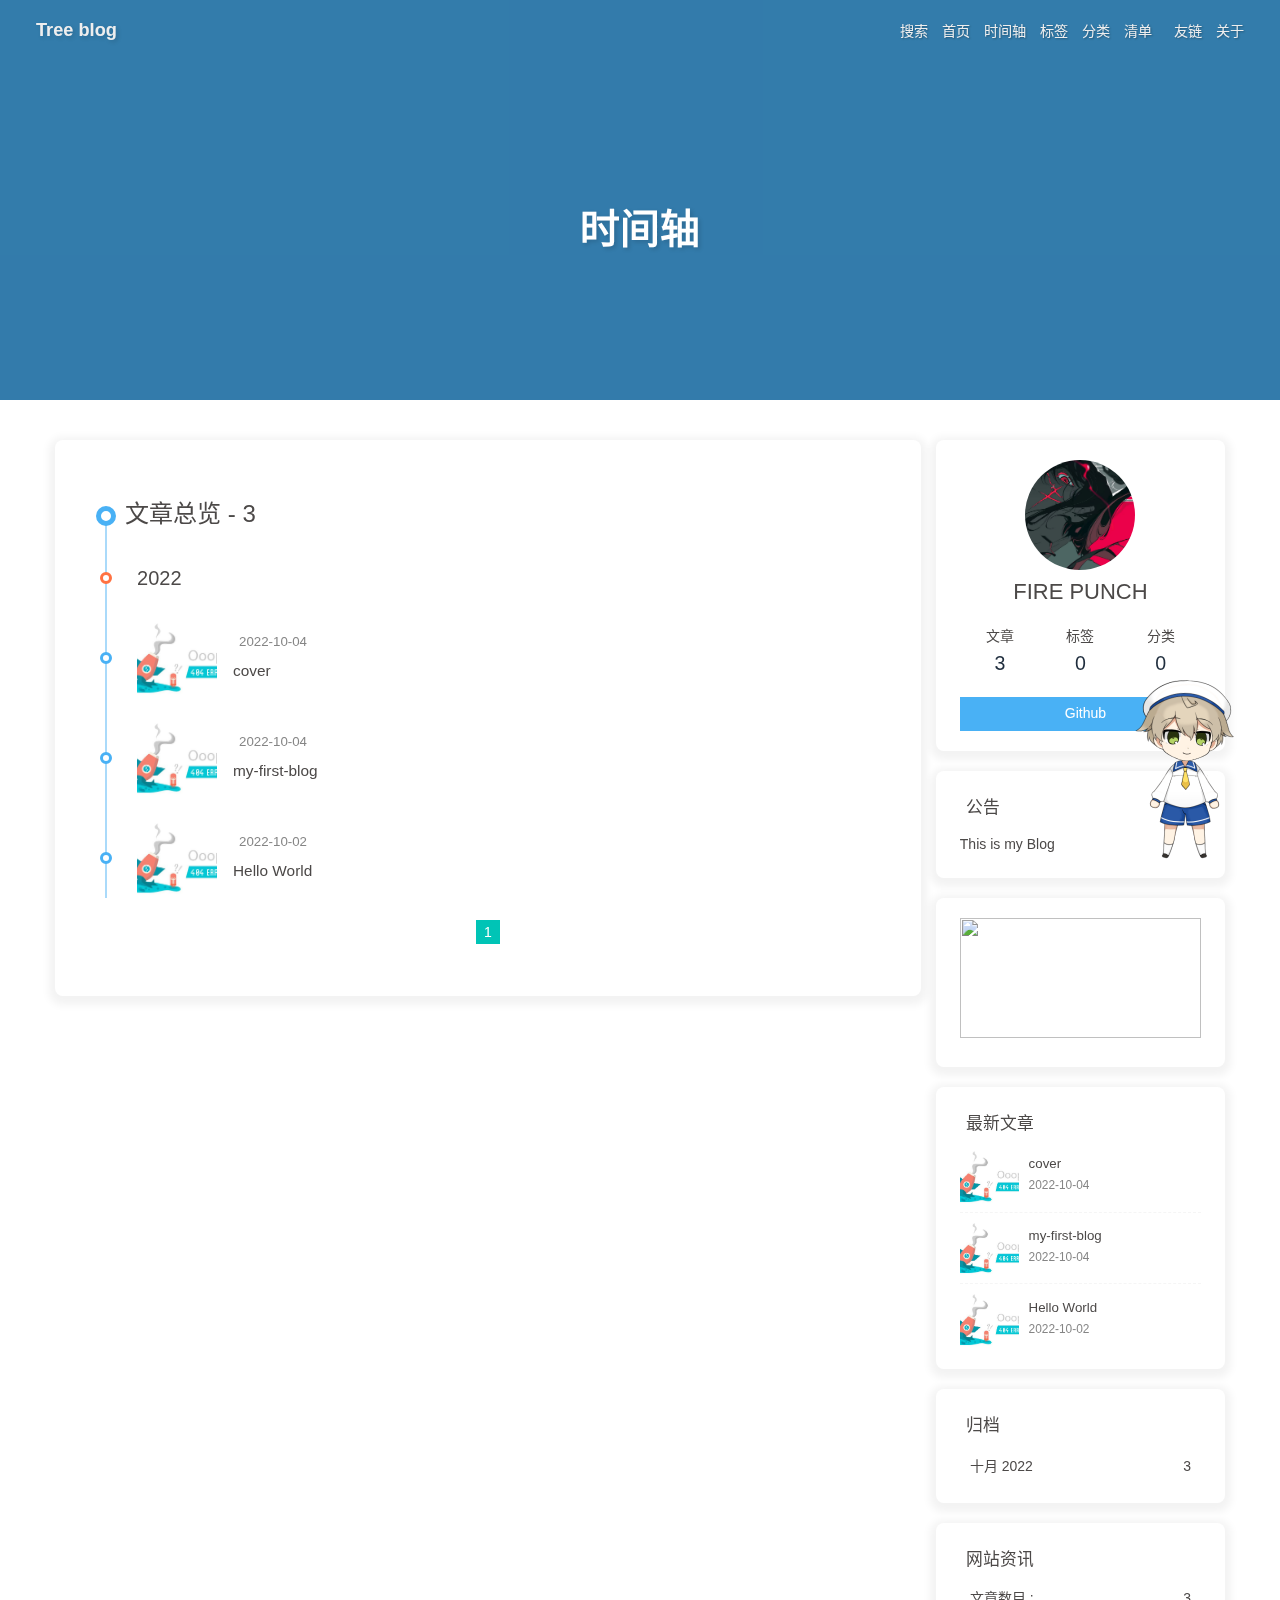
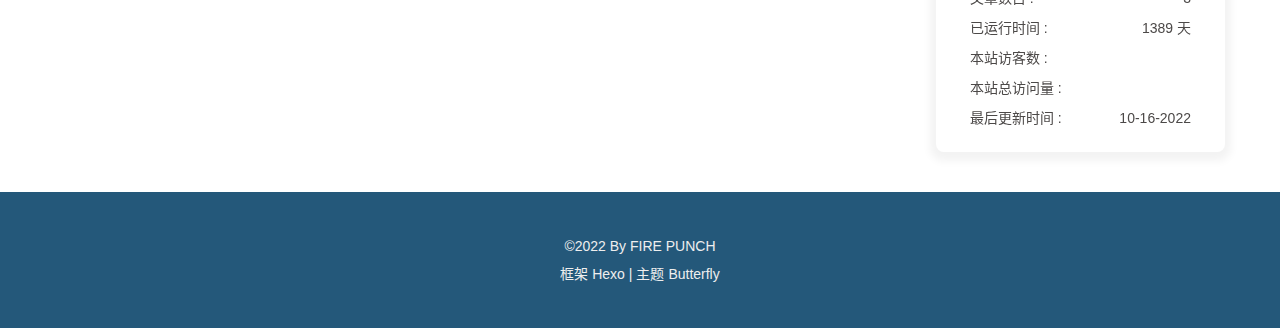
==== commit bf8c25b0: "Site updated: 2022-10-16 22:31:26" ====
--- a/archives/index.html
+++ b/archives/index.html
@@ -48,7 +48,7 @@
   isHome: false,
   isHighlightShrink: false,
   isToc: false,
-  postUpdate: '2022-10-16 22:11:36'
+  postUpdate: '2022-10-16 22:31:23'
 }</script><noscript><style type="text/css">
   #nav {
     opacity: 1
@@ -137,7 +137,7 @@
       }
     }
     detectApple()
-    })(window)</script><link rel="stylesheet" href="https://cdn.jsdelivr.net/npm/static-butterfly/dist/css/index.min.css"><!-- hexo injector head_end start --><link rel="stylesheet" href="https://unpkg.zhimg.com/hexo-butterfly-clock/lib/clock.min.css" /><!-- hexo injector head_end end --><meta name="generator" content="Hexo 6.3.0"></head><body><div id="web_bg"></div><div id="sidebar"><div id="menu-mask"></div><div id="sidebar-menus"><div class="avatar-img is-center"><img src="/img/favicon.jpg" onerror="onerror=null;src='/img/friend_404.gif'" alt="avatar"/></div><div class="sidebar-site-data site-data is-center"><a href="/archives/"><div class="headline">文章</div><div class="length-num">3</div></a><a href="/tags/"><div class="headline">标签</div><div class="length-num">0</div></a><a href="/categories/"><div class="headline">分类</div><div class="length-num">0</div></a></div><hr/><div class="menus_items"><div class="menus_item"><a class="site-page" href="/"><i class="fa-fw fas fa-home"></i><span> 首页</span></a></div><div class="menus_item"><a class="site-page" href="/archives/"><i class="fa-fw fas fa-archive"></i><span> 时间轴</span></a></div><div class="menus_item"><a class="site-page" href="/tags/"><i class="fa-fw fas fa-tags"></i><span> 标签</span></a></div><div class="menus_item"><a class="site-page" href="/categories/"><i class="fa-fw fas fa-folder-open"></i><span> 分类</span></a></div><div class="menus_item"><a class="site-page group" href="javascript:void(0);"><i class="fa-fw fa fa-heartbeat"></i><span> 清单</span><i class="fas fa-chevron-down"></i></a><ul class="menus_item_child"><li><a class="site-page child" href="/music/"><i class="fa-fw fas fa-music"></i><span> 音乐</span></a></li><li><a class="site-page child" href="/Gallery/"><i class="fa-fw fas fa-images"></i><span> 照片</span></a></li><li><a class="site-page child" href="/movies/"><i class="fa-fw fas fa-video"></i><span> 电影</span></a></li></ul></div><div class="menus_item"><a class="site-page" href="/link/"><i class="fa-fw fas fa-link"></i><span> 友链</span></a></div><div class="menus_item"><a class="site-page" href="/about/"><i class="fa-fw fas fa-heart"></i><span> 关于</span></a></div></div></div></div><div class="page" id="body-wrap"><header class="not-home-page" id="page-header" style="background-image: url('/img/1.png')"><nav id="nav"><span id="blog_name"><a id="site-name" href="/">Tree blog</a></span><div id="menus"><div id="search-button"><a class="site-page social-icon search"><i class="fas fa-search fa-fw"></i><span> 搜索</span></a></div><div class="menus_items"><div class="menus_item"><a class="site-page" href="/"><i class="fa-fw fas fa-home"></i><span> 首页</span></a></div><div class="menus_item"><a class="site-page" href="/archives/"><i class="fa-fw fas fa-archive"></i><span> 时间轴</span></a></div><div class="menus_item"><a class="site-page" href="/tags/"><i class="fa-fw fas fa-tags"></i><span> 标签</span></a></div><div class="menus_item"><a class="site-page" href="/categories/"><i class="fa-fw fas fa-folder-open"></i><span> 分类</span></a></div><div class="menus_item"><a class="site-page group" href="javascript:void(0);"><i class="fa-fw fa fa-heartbeat"></i><span> 清单</span><i class="fas fa-chevron-down"></i></a><ul class="menus_item_child"><li><a class="site-page child" href="/music/"><i class="fa-fw fas fa-music"></i><span> 音乐</span></a></li><li><a class="site-page child" href="/Gallery/"><i class="fa-fw fas fa-images"></i><span> 照片</span></a></li><li><a class="site-page child" href="/movies/"><i class="fa-fw fas fa-video"></i><span> 电影</span></a></li></ul></div><div class="menus_item"><a class="site-page" href="/link/"><i class="fa-fw fas fa-link"></i><span> 友链</span></a></div><div class="menus_item"><a class="site-page" href="/about/"><i class="fa-fw fas fa-heart"></i><span> 关于</span></a></div></div><div id="toggle-menu"><a class="site-page"><i class="fas fa-bars fa-fw"></i></a></div></div></nav><div id="page-site-info"><h1 id="site-title">时间轴</h1></div></header><main class="layout" id="content-inner"><div id="archive"><div class="article-sort-title">文章总览 - 3</div><div class="article-sort"><div class="article-sort-item year">2022</div><div class="article-sort-item"><a class="article-sort-item-img" href="/2022/10/04/cover/" title="cover"><img src="/img/1.png" alt="cover" onerror="this.onerror=null;this.src='/img/404.jpg'"></a><div class="article-sort-item-info"><div class="article-sort-item-time"><i class="far fa-calendar-alt"></i><time class="post-meta-date-created" datetime="2022-10-04T06:34:22.000Z" title="发表于 2022-10-04 14:34:22">2022-10-04</time></div><a class="article-sort-item-title" href="/2022/10/04/cover/" title="cover">cover</a></div></div><div class="article-sort-item"><a class="article-sort-item-img" href="/2022/10/04/my-first-blog/" title="my-first-blog"><img src="/img/1.png" alt="my-first-blog" onerror="this.onerror=null;this.src='/img/404.jpg'"></a><div class="article-sort-item-info"><div class="article-sort-item-time"><i class="far fa-calendar-alt"></i><time class="post-meta-date-created" datetime="2022-10-04T05:25:35.000Z" title="发表于 2022-10-04 13:25:35">2022-10-04</time></div><a class="article-sort-item-title" href="/2022/10/04/my-first-blog/" title="my-first-blog">my-first-blog</a></div></div><div class="article-sort-item"><a class="article-sort-item-img" href="/2022/10/02/hello-world/" title="Hello World"><img src="/img/1.png" alt="Hello World" onerror="this.onerror=null;this.src='/img/404.jpg'"></a><div class="article-sort-item-info"><div class="article-sort-item-time"><i class="far fa-calendar-alt"></i><time class="post-meta-date-created" datetime="2022-10-02T13:29:48.271Z" title="发表于 2022-10-02 21:29:48">2022-10-02</time></div><a class="article-sort-item-title" href="/2022/10/02/hello-world/" title="Hello World">Hello World</a></div></div></div><nav id="pagination"><div class="pagination"><span class="page-number current">1</span></div></nav></div><div class="aside-content" id="aside-content"><div class="card-widget card-info"><div class="is-center"><div class="avatar-img"><img src="/img/favicon.jpg" onerror="this.onerror=null;this.src='/img/friend_404.gif'" alt="avatar"/></div><div class="author-info__name">FIRE PUNCH</div><div class="author-info__description"></div></div><div class="card-info-data site-data is-center"><a href="/archives/"><div class="headline">文章</div><div class="length-num">3</div></a><a href="/tags/"><div class="headline">标签</div><div class="length-num">0</div></a><a href="/categories/"><div class="headline">分类</div><div class="length-num">0</div></a></div><a id="card-info-btn" target="_blank" rel="noopener" href="https://github.com/xxxxxx"><i class="fab fa-github"></i><span>Github</span></a></div><div class="card-widget card-announcement"><div class="item-headline"><i class="fas fa-bullhorn fa-shake"></i><span>公告</span></div><div class="announcement_content">This is my Blog</div></div><div class="sticky_layout"><div class="card-widget card-recent-post"><div class="item-headline"><i class="fas fa-history"></i><span>最新文章</span></div><div class="aside-list"><div class="aside-list-item"><a class="thumbnail" href="/2022/10/04/cover/" title="cover"><img src="/img/1.png" onerror="this.onerror=null;this.src='/img/404.jpg'" alt="cover"/></a><div class="content"><a class="title" href="/2022/10/04/cover/" title="cover">cover</a><time datetime="2022-10-04T06:34:22.000Z" title="发表于 2022-10-04 14:34:22">2022-10-04</time></div></div><div class="aside-list-item"><a class="thumbnail" href="/2022/10/04/my-first-blog/" title="my-first-blog"><img src="/img/1.png" onerror="this.onerror=null;this.src='/img/404.jpg'" alt="my-first-blog"/></a><div class="content"><a class="title" href="/2022/10/04/my-first-blog/" title="my-first-blog">my-first-blog</a><time datetime="2022-10-04T05:25:35.000Z" title="发表于 2022-10-04 13:25:35">2022-10-04</time></div></div><div class="aside-list-item"><a class="thumbnail" href="/2022/10/02/hello-world/" title="Hello World"><img src="/img/1.png" onerror="this.onerror=null;this.src='/img/404.jpg'" alt="Hello World"/></a><div class="content"><a class="title" href="/2022/10/02/hello-world/" title="Hello World">Hello World</a><time datetime="2022-10-02T13:29:48.271Z" title="发表于 2022-10-02 21:29:48">2022-10-02</time></div></div></div></div><div class="card-widget card-archives"><div class="item-headline"><i class="fas fa-archive"></i><span>归档</span></div><ul class="card-archive-list"><li class="card-archive-list-item"><a class="card-archive-list-link" href="/archives/2022/10/"><span class="card-archive-list-date">十月 2022</span><span class="card-archive-list-count">3</span></a></li></ul></div><div class="card-widget card-webinfo"><div class="item-headline"><i class="fas fa-chart-line"></i><span>网站资讯</span></div><div class="webinfo"><div class="webinfo-item"><div class="item-name">文章数目 :</div><div class="item-count">3</div></div><div class="webinfo-item"><div class="item-name">已运行时间 :</div><div class="item-count" id="runtimeshow" data-publishDate="2022-10-03T16:00:00.000Z"><i class="fa-solid fa-spinner fa-spin"></i></div></div><div class="webinfo-item"><div class="item-name">本站访客数 :</div><div class="item-count" id="busuanzi_value_site_uv"><i class="fa-solid fa-spinner fa-spin"></i></div></div><div class="webinfo-item"><div class="item-name">本站总访问量 :</div><div class="item-count" id="busuanzi_value_site_pv"><i class="fa-solid fa-spinner fa-spin"></i></div></div><div class="webinfo-item"><div class="item-name">最后更新时间 :</div><div class="item-count" id="last-push-date" data-lastPushDate="2022-10-16T14:11:36.090Z"><i class="fa-solid fa-spinner fa-spin"></i></div></div></div></div></div></div></main><footer id="footer" style="background-image: url('/img/1.png')"><div id="footer-wrap"><div class="copyright">&copy;2022 By FIRE PUNCH</div><div class="framework-info"><span>框架 </span><a target="_blank" rel="noopener" href="https://hexo.io">Hexo</a><span class="footer-separator">|</span><span>主题 </span><a target="_blank" rel="noopener" href="https://github.com/jerryc127/hexo-theme-butterfly">Butterfly</a></div></div></footer></div><div id="rightside"><div id="rightside-config-hide"><button id="darkmode" type="button" title="浅色和深色模式转换"><i class="fas fa-adjust"></i></button><button id="hide-aside-btn" type="button" title="单栏和双栏切换"><i class="fas fa-arrows-alt-h"></i></button></div><div id="rightside-config-show"><button id="rightside_config" type="button" title="设置"><i class="fas fa-cog fa-spin"></i></button><button id="go-up" type="button" title="回到顶部"><i class="fas fa-arrow-up"></i></button></div></div><div id="local-search"><div class="search-dialog"><nav class="search-nav"><span class="search-dialog-title">搜索</span><span id="loading-status"></span><button class="search-close-button"><i class="fas fa-times"></i></button></nav><div class="is-center" id="loading-database"><i class="fas fa-spinner fa-pulse"></i><span>  数据库加载中</span></div><div class="search-wrap"><div id="local-search-input"><div class="local-search-box"><input class="local-search-box--input" placeholder="搜索文章" type="text"/></div></div><hr/><div id="local-search-results"></div></div></div><div id="search-mask"></div></div><div><script src="/js/utils.js"></script><script src="/js/main.js"></script><script src="https://cdn.jsdelivr.net/npm/@fancyapps/ui/dist/fancybox.umd.min.js"></script><script src="/js/search/local-search.js"></script><div class="js-pjax"></div><div class="aplayer no-destroy" data-id="60198" data-server="netease" data-type="playlist" data-fixed="true" data-autoplay="true"> </div><canvas class="fireworks" mobile="false"></canvas><script src="https://cdn.jsdelivr.net/npm/butterfly-extsrc/dist/fireworks.min.js"></script><link rel="stylesheet" href="https://cdn.jsdelivr.net/npm/aplayer/dist/APlayer.min.css" media="print" onload="this.media='all'"><script src="https://cdn.jsdelivr.net/npm/aplayer/dist/APlayer.min.js"></script><script src="https://cdn.jsdelivr.net/npm/butterfly-extsrc/metingjs/dist/Meting.min.js"></script><script src="https://cdn.jsdelivr.net/npm/pjax/pjax.min.js"></script><script>let pjaxSelectors = ["head > title","#config-diff","#body-wrap","#rightside-config-hide","#rightside-config-show",".js-pjax"]
+    })(window)</script><link rel="stylesheet" href="https://cdn.jsdelivr.net/npm/static-butterfly/dist/css/index.min.css"><!-- hexo injector head_end start --><link rel="stylesheet" href="https://unpkg.zhimg.com/hexo-butterfly-clock/lib/clock.min.css" /><!-- hexo injector head_end end --><meta name="generator" content="Hexo 6.3.0"></head><body><div id="web_bg"></div><div id="sidebar"><div id="menu-mask"></div><div id="sidebar-menus"><div class="avatar-img is-center"><img src="/img/favicon.jpg" onerror="onerror=null;src='/img/friend_404.gif'" alt="avatar"/></div><div class="sidebar-site-data site-data is-center"><a href="/archives/"><div class="headline">文章</div><div class="length-num">3</div></a><a href="/tags/"><div class="headline">标签</div><div class="length-num">0</div></a><a href="/categories/"><div class="headline">分类</div><div class="length-num">0</div></a></div><hr/><div class="menus_items"><div class="menus_item"><a class="site-page" href="/"><i class="fa-fw fas fa-home"></i><span> 首页</span></a></div><div class="menus_item"><a class="site-page" href="/archives/"><i class="fa-fw fas fa-archive"></i><span> 时间轴</span></a></div><div class="menus_item"><a class="site-page" href="/tags/"><i class="fa-fw fas fa-tags"></i><span> 标签</span></a></div><div class="menus_item"><a class="site-page" href="/categories/"><i class="fa-fw fas fa-folder-open"></i><span> 分类</span></a></div><div class="menus_item"><a class="site-page group" href="javascript:void(0);"><i class="fa-fw fa fa-heartbeat"></i><span> 清单</span><i class="fas fa-chevron-down"></i></a><ul class="menus_item_child"><li><a class="site-page child" href="/music/"><i class="fa-fw fas fa-music"></i><span> 音乐</span></a></li><li><a class="site-page child" href="/Gallery/"><i class="fa-fw fas fa-images"></i><span> 照片</span></a></li><li><a class="site-page child" href="/movies/"><i class="fa-fw fas fa-video"></i><span> 电影</span></a></li></ul></div><div class="menus_item"><a class="site-page" href="/link/"><i class="fa-fw fas fa-link"></i><span> 友链</span></a></div><div class="menus_item"><a class="site-page" href="/about/"><i class="fa-fw fas fa-heart"></i><span> 关于</span></a></div></div></div></div><div class="page" id="body-wrap"><header class="not-home-page" id="page-header" style="background-image: url('/img/1.png')"><nav id="nav"><span id="blog_name"><a id="site-name" href="/">Tree blog</a></span><div id="menus"><div id="search-button"><a class="site-page social-icon search"><i class="fas fa-search fa-fw"></i><span> 搜索</span></a></div><div class="menus_items"><div class="menus_item"><a class="site-page" href="/"><i class="fa-fw fas fa-home"></i><span> 首页</span></a></div><div class="menus_item"><a class="site-page" href="/archives/"><i class="fa-fw fas fa-archive"></i><span> 时间轴</span></a></div><div class="menus_item"><a class="site-page" href="/tags/"><i class="fa-fw fas fa-tags"></i><span> 标签</span></a></div><div class="menus_item"><a class="site-page" href="/categories/"><i class="fa-fw fas fa-folder-open"></i><span> 分类</span></a></div><div class="menus_item"><a class="site-page group" href="javascript:void(0);"><i class="fa-fw fa fa-heartbeat"></i><span> 清单</span><i class="fas fa-chevron-down"></i></a><ul class="menus_item_child"><li><a class="site-page child" href="/music/"><i class="fa-fw fas fa-music"></i><span> 音乐</span></a></li><li><a class="site-page child" href="/Gallery/"><i class="fa-fw fas fa-images"></i><span> 照片</span></a></li><li><a class="site-page child" href="/movies/"><i class="fa-fw fas fa-video"></i><span> 电影</span></a></li></ul></div><div class="menus_item"><a class="site-page" href="/link/"><i class="fa-fw fas fa-link"></i><span> 友链</span></a></div><div class="menus_item"><a class="site-page" href="/about/"><i class="fa-fw fas fa-heart"></i><span> 关于</span></a></div></div><div id="toggle-menu"><a class="site-page"><i class="fas fa-bars fa-fw"></i></a></div></div></nav><div id="page-site-info"><h1 id="site-title">时间轴</h1></div></header><main class="layout" id="content-inner"><div id="archive"><div class="article-sort-title">文章总览 - 3</div><div class="article-sort"><div class="article-sort-item year">2022</div><div class="article-sort-item"><a class="article-sort-item-img" href="/2022/10/04/cover/" title="cover"><img src="/img/1.png" alt="cover" onerror="this.onerror=null;this.src='/img/404.jpg'"></a><div class="article-sort-item-info"><div class="article-sort-item-time"><i class="far fa-calendar-alt"></i><time class="post-meta-date-created" datetime="2022-10-04T06:34:22.000Z" title="发表于 2022-10-04 14:34:22">2022-10-04</time></div><a class="article-sort-item-title" href="/2022/10/04/cover/" title="cover">cover</a></div></div><div class="article-sort-item"><a class="article-sort-item-img" href="/2022/10/04/my-first-blog/" title="my-first-blog"><img src="/img/1.png" alt="my-first-blog" onerror="this.onerror=null;this.src='/img/404.jpg'"></a><div class="article-sort-item-info"><div class="article-sort-item-time"><i class="far fa-calendar-alt"></i><time class="post-meta-date-created" datetime="2022-10-04T05:25:35.000Z" title="发表于 2022-10-04 13:25:35">2022-10-04</time></div><a class="article-sort-item-title" href="/2022/10/04/my-first-blog/" title="my-first-blog">my-first-blog</a></div></div><div class="article-sort-item"><a class="article-sort-item-img" href="/2022/10/02/hello-world/" title="Hello World"><img src="/img/1.png" alt="Hello World" onerror="this.onerror=null;this.src='/img/404.jpg'"></a><div class="article-sort-item-info"><div class="article-sort-item-time"><i class="far fa-calendar-alt"></i><time class="post-meta-date-created" datetime="2022-10-02T13:29:48.271Z" title="发表于 2022-10-02 21:29:48">2022-10-02</time></div><a class="article-sort-item-title" href="/2022/10/02/hello-world/" title="Hello World">Hello World</a></div></div></div><nav id="pagination"><div class="pagination"><span class="page-number current">1</span></div></nav></div><div class="aside-content" id="aside-content"><div class="card-widget card-info"><div class="is-center"><div class="avatar-img"><img src="/img/favicon.jpg" onerror="this.onerror=null;this.src='/img/friend_404.gif'" alt="avatar"/></div><div class="author-info__name">FIRE PUNCH</div><div class="author-info__description"></div></div><div class="card-info-data site-data is-center"><a href="/archives/"><div class="headline">文章</div><div class="length-num">3</div></a><a href="/tags/"><div class="headline">标签</div><div class="length-num">0</div></a><a href="/categories/"><div class="headline">分类</div><div class="length-num">0</div></a></div><a id="card-info-btn" target="_blank" rel="noopener" href="https://github.com/xxxxxx"><i class="fab fa-github"></i><span>Github</span></a></div><div class="card-widget card-announcement"><div class="item-headline"><i class="fas fa-bullhorn fa-shake"></i><span>公告</span></div><div class="announcement_content">This is my Blog</div></div><div class="sticky_layout"><div class="card-widget card-recent-post"><div class="item-headline"><i class="fas fa-history"></i><span>最新文章</span></div><div class="aside-list"><div class="aside-list-item"><a class="thumbnail" href="/2022/10/04/cover/" title="cover"><img src="/img/1.png" onerror="this.onerror=null;this.src='/img/404.jpg'" alt="cover"/></a><div class="content"><a class="title" href="/2022/10/04/cover/" title="cover">cover</a><time datetime="2022-10-04T06:34:22.000Z" title="发表于 2022-10-04 14:34:22">2022-10-04</time></div></div><div class="aside-list-item"><a class="thumbnail" href="/2022/10/04/my-first-blog/" title="my-first-blog"><img src="/img/1.png" onerror="this.onerror=null;this.src='/img/404.jpg'" alt="my-first-blog"/></a><div class="content"><a class="title" href="/2022/10/04/my-first-blog/" title="my-first-blog">my-first-blog</a><time datetime="2022-10-04T05:25:35.000Z" title="发表于 2022-10-04 13:25:35">2022-10-04</time></div></div><div class="aside-list-item"><a class="thumbnail" href="/2022/10/02/hello-world/" title="Hello World"><img src="/img/1.png" onerror="this.onerror=null;this.src='/img/404.jpg'" alt="Hello World"/></a><div class="content"><a class="title" href="/2022/10/02/hello-world/" title="Hello World">Hello World</a><time datetime="2022-10-02T13:29:48.271Z" title="发表于 2022-10-02 21:29:48">2022-10-02</time></div></div></div></div><div class="card-widget card-archives"><div class="item-headline"><i class="fas fa-archive"></i><span>归档</span></div><ul class="card-archive-list"><li class="card-archive-list-item"><a class="card-archive-list-link" href="/archives/2022/10/"><span class="card-archive-list-date">十月 2022</span><span class="card-archive-list-count">3</span></a></li></ul></div><div class="card-widget card-webinfo"><div class="item-headline"><i class="fas fa-chart-line"></i><span>网站资讯</span></div><div class="webinfo"><div class="webinfo-item"><div class="item-name">文章数目 :</div><div class="item-count">3</div></div><div class="webinfo-item"><div class="item-name">已运行时间 :</div><div class="item-count" id="runtimeshow" data-publishDate="2022-10-03T16:00:00.000Z"><i class="fa-solid fa-spinner fa-spin"></i></div></div><div class="webinfo-item"><div class="item-name">本站访客数 :</div><div class="item-count" id="busuanzi_value_site_uv"><i class="fa-solid fa-spinner fa-spin"></i></div></div><div class="webinfo-item"><div class="item-name">本站总访问量 :</div><div class="item-count" id="busuanzi_value_site_pv"><i class="fa-solid fa-spinner fa-spin"></i></div></div><div class="webinfo-item"><div class="item-name">最后更新时间 :</div><div class="item-count" id="last-push-date" data-lastPushDate="2022-10-16T14:31:23.620Z"><i class="fa-solid fa-spinner fa-spin"></i></div></div></div></div></div></div></main><footer id="footer" style="background-image: url('/img/1.png')"><div id="footer-wrap"><div class="copyright">&copy;2022 By FIRE PUNCH</div><div class="framework-info"><span>框架 </span><a target="_blank" rel="noopener" href="https://hexo.io">Hexo</a><span class="footer-separator">|</span><span>主题 </span><a target="_blank" rel="noopener" href="https://github.com/jerryc127/hexo-theme-butterfly">Butterfly</a></div></div></footer></div><div id="rightside"><div id="rightside-config-hide"><button id="darkmode" type="button" title="浅色和深色模式转换"><i class="fas fa-adjust"></i></button><button id="hide-aside-btn" type="button" title="单栏和双栏切换"><i class="fas fa-arrows-alt-h"></i></button></div><div id="rightside-config-show"><button id="rightside_config" type="button" title="设置"><i class="fas fa-cog fa-spin"></i></button><button id="go-up" type="button" title="回到顶部"><i class="fas fa-arrow-up"></i></button></div></div><div id="local-search"><div class="search-dialog"><nav class="search-nav"><span class="search-dialog-title">搜索</span><span id="loading-status"></span><button class="search-close-button"><i class="fas fa-times"></i></button></nav><div class="is-center" id="loading-database"><i class="fas fa-spinner fa-pulse"></i><span>  数据库加载中</span></div><div class="search-wrap"><div id="local-search-input"><div class="local-search-box"><input class="local-search-box--input" placeholder="搜索文章" type="text"/></div></div><hr/><div id="local-search-results"></div></div></div><div id="search-mask"></div></div><div><script src="/js/utils.js"></script><script src="/js/main.js"></script><script src="https://cdn.jsdelivr.net/npm/@fancyapps/ui/dist/fancybox.umd.min.js"></script><script src="/js/search/local-search.js"></script><div class="js-pjax"></div><div class="aplayer no-destroy" data-id="60198" data-server="netease" data-type="playlist" data-fixed="true" data-autoplay="true"> </div><canvas class="fireworks" mobile="false"></canvas><script src="https://cdn.jsdelivr.net/npm/butterfly-extsrc/dist/fireworks.min.js"></script><link rel="stylesheet" href="https://cdn.jsdelivr.net/npm/aplayer/dist/APlayer.min.css" media="print" onload="this.media='all'"><script src="https://cdn.jsdelivr.net/npm/aplayer/dist/APlayer.min.js"></script><script src="https://cdn.jsdelivr.net/npm/butterfly-extsrc/metingjs/dist/Meting.min.js"></script><script src="https://cdn.jsdelivr.net/npm/pjax/pjax.min.js"></script><script>let pjaxSelectors = ["head > title","#config-diff","#body-wrap","#rightside-config-hide","#rightside-config-show",".js-pjax"]
 
 var pjax = new Pjax({
   elements: 'a:not([target="_blank"])',
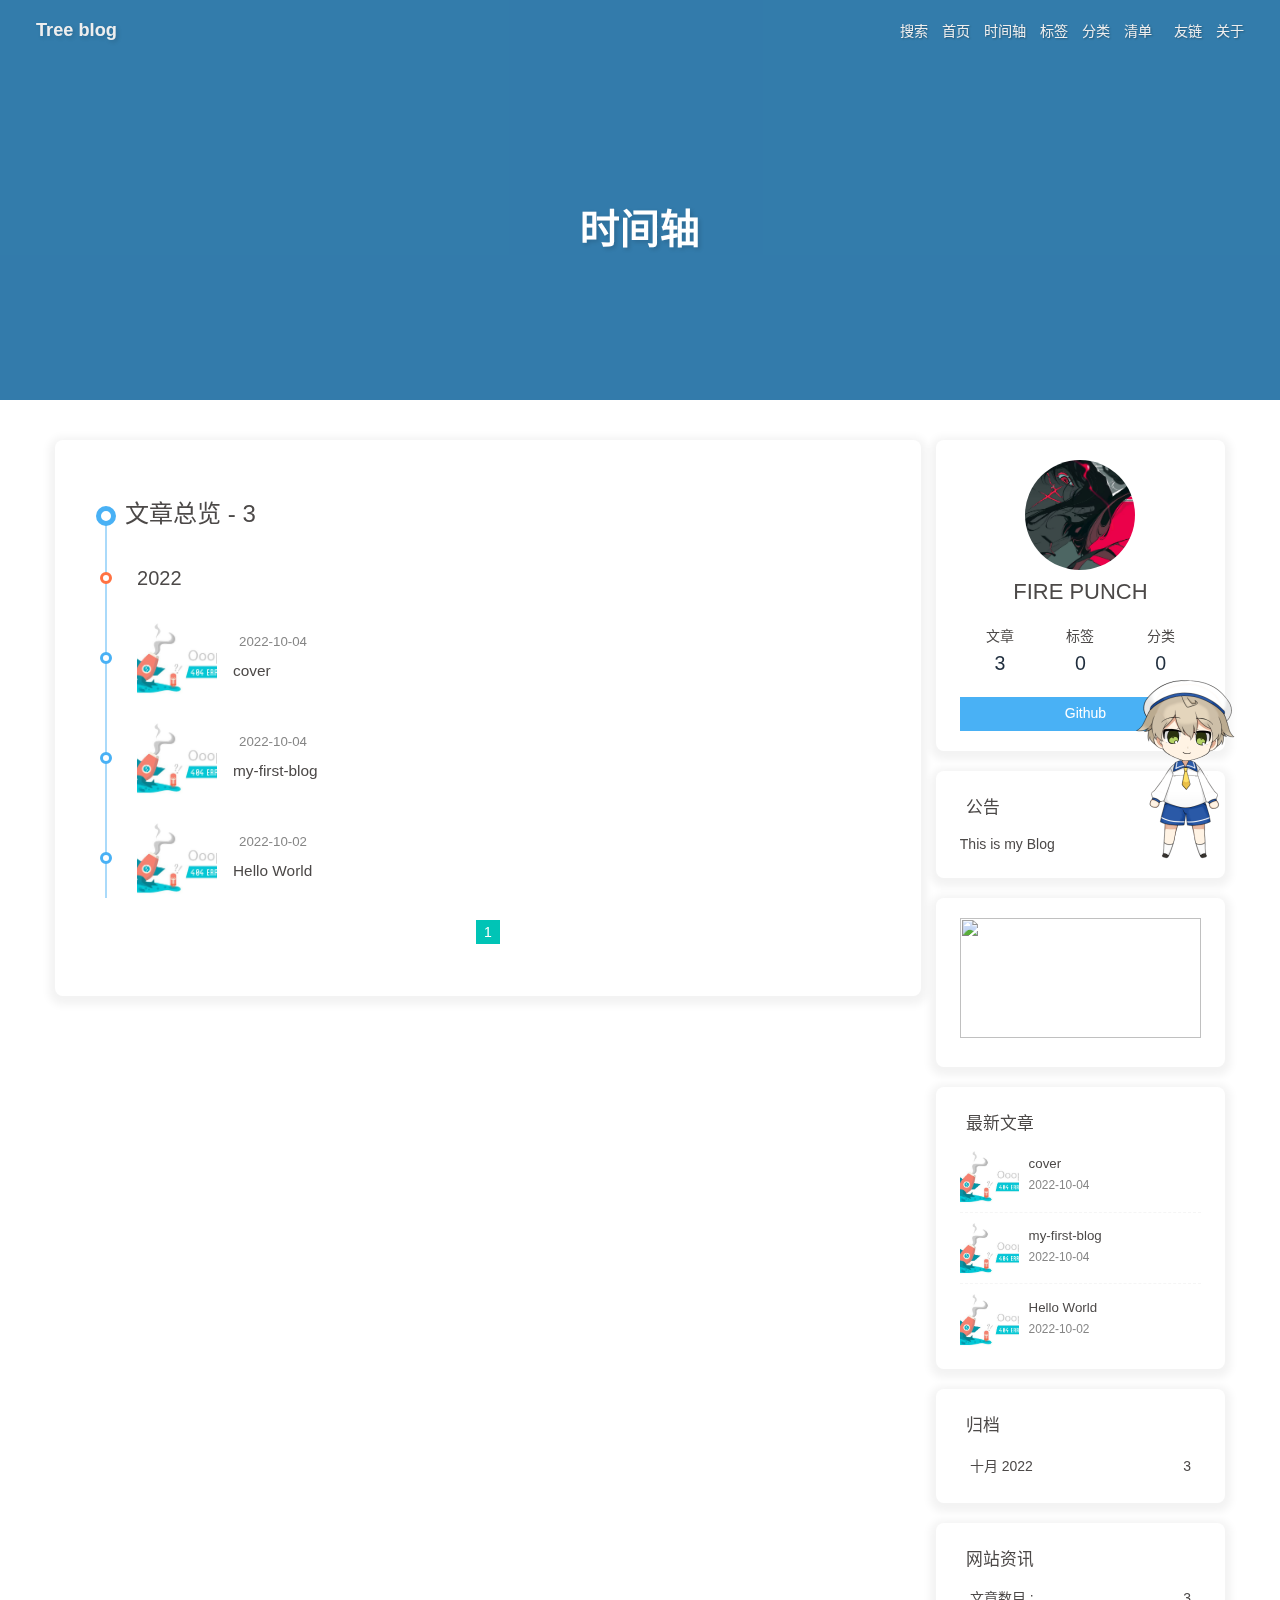
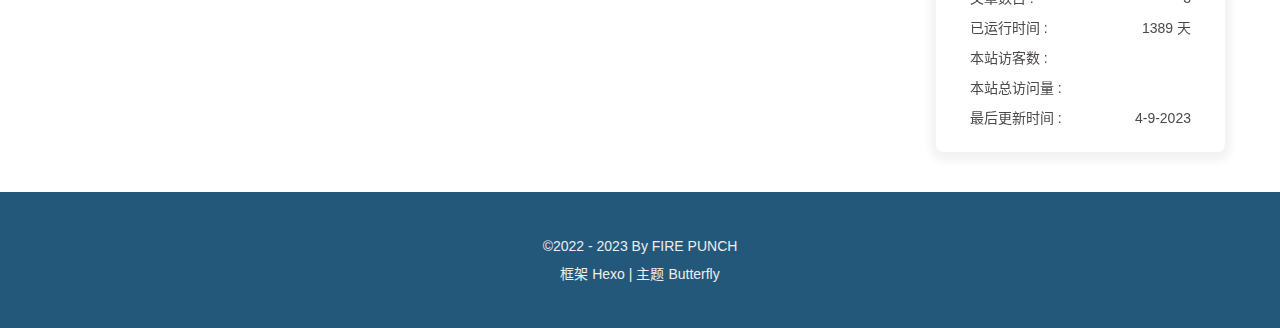
==== commit c6c9d235: "Site updated: 2023-04-09 11:20:21" ====
--- a/archives/index.html
+++ b/archives/index.html
@@ -48,7 +48,7 @@
   isHome: false,
   isHighlightShrink: false,
   isToc: false,
-  postUpdate: '2022-10-16 22:31:23'
+  postUpdate: '2023-04-09 11:20:04'
 }</script><noscript><style type="text/css">
   #nav {
     opacity: 1
@@ -137,7 +137,7 @@
       }
     }
     detectApple()
-    })(window)</script><link rel="stylesheet" href="https://cdn.jsdelivr.net/npm/static-butterfly/dist/css/index.min.css"><!-- hexo injector head_end start --><link rel="stylesheet" href="https://unpkg.zhimg.com/hexo-butterfly-clock/lib/clock.min.css" /><!-- hexo injector head_end end --><meta name="generator" content="Hexo 6.3.0"></head><body><div id="web_bg"></div><div id="sidebar"><div id="menu-mask"></div><div id="sidebar-menus"><div class="avatar-img is-center"><img src="/img/favicon.jpg" onerror="onerror=null;src='/img/friend_404.gif'" alt="avatar"/></div><div class="sidebar-site-data site-data is-center"><a href="/archives/"><div class="headline">文章</div><div class="length-num">3</div></a><a href="/tags/"><div class="headline">标签</div><div class="length-num">0</div></a><a href="/categories/"><div class="headline">分类</div><div class="length-num">0</div></a></div><hr/><div class="menus_items"><div class="menus_item"><a class="site-page" href="/"><i class="fa-fw fas fa-home"></i><span> 首页</span></a></div><div class="menus_item"><a class="site-page" href="/archives/"><i class="fa-fw fas fa-archive"></i><span> 时间轴</span></a></div><div class="menus_item"><a class="site-page" href="/tags/"><i class="fa-fw fas fa-tags"></i><span> 标签</span></a></div><div class="menus_item"><a class="site-page" href="/categories/"><i class="fa-fw fas fa-folder-open"></i><span> 分类</span></a></div><div class="menus_item"><a class="site-page group" href="javascript:void(0);"><i class="fa-fw fa fa-heartbeat"></i><span> 清单</span><i class="fas fa-chevron-down"></i></a><ul class="menus_item_child"><li><a class="site-page child" href="/music/"><i class="fa-fw fas fa-music"></i><span> 音乐</span></a></li><li><a class="site-page child" href="/Gallery/"><i class="fa-fw fas fa-images"></i><span> 照片</span></a></li><li><a class="site-page child" href="/movies/"><i class="fa-fw fas fa-video"></i><span> 电影</span></a></li></ul></div><div class="menus_item"><a class="site-page" href="/link/"><i class="fa-fw fas fa-link"></i><span> 友链</span></a></div><div class="menus_item"><a class="site-page" href="/about/"><i class="fa-fw fas fa-heart"></i><span> 关于</span></a></div></div></div></div><div class="page" id="body-wrap"><header class="not-home-page" id="page-header" style="background-image: url('/img/1.png')"><nav id="nav"><span id="blog_name"><a id="site-name" href="/">Tree blog</a></span><div id="menus"><div id="search-button"><a class="site-page social-icon search"><i class="fas fa-search fa-fw"></i><span> 搜索</span></a></div><div class="menus_items"><div class="menus_item"><a class="site-page" href="/"><i class="fa-fw fas fa-home"></i><span> 首页</span></a></div><div class="menus_item"><a class="site-page" href="/archives/"><i class="fa-fw fas fa-archive"></i><span> 时间轴</span></a></div><div class="menus_item"><a class="site-page" href="/tags/"><i class="fa-fw fas fa-tags"></i><span> 标签</span></a></div><div class="menus_item"><a class="site-page" href="/categories/"><i class="fa-fw fas fa-folder-open"></i><span> 分类</span></a></div><div class="menus_item"><a class="site-page group" href="javascript:void(0);"><i class="fa-fw fa fa-heartbeat"></i><span> 清单</span><i class="fas fa-chevron-down"></i></a><ul class="menus_item_child"><li><a class="site-page child" href="/music/"><i class="fa-fw fas fa-music"></i><span> 音乐</span></a></li><li><a class="site-page child" href="/Gallery/"><i class="fa-fw fas fa-images"></i><span> 照片</span></a></li><li><a class="site-page child" href="/movies/"><i class="fa-fw fas fa-video"></i><span> 电影</span></a></li></ul></div><div class="menus_item"><a class="site-page" href="/link/"><i class="fa-fw fas fa-link"></i><span> 友链</span></a></div><div class="menus_item"><a class="site-page" href="/about/"><i class="fa-fw fas fa-heart"></i><span> 关于</span></a></div></div><div id="toggle-menu"><a class="site-page"><i class="fas fa-bars fa-fw"></i></a></div></div></nav><div id="page-site-info"><h1 id="site-title">时间轴</h1></div></header><main class="layout" id="content-inner"><div id="archive"><div class="article-sort-title">文章总览 - 3</div><div class="article-sort"><div class="article-sort-item year">2022</div><div class="article-sort-item"><a class="article-sort-item-img" href="/2022/10/04/cover/" title="cover"><img src="/img/1.png" alt="cover" onerror="this.onerror=null;this.src='/img/404.jpg'"></a><div class="article-sort-item-info"><div class="article-sort-item-time"><i class="far fa-calendar-alt"></i><time class="post-meta-date-created" datetime="2022-10-04T06:34:22.000Z" title="发表于 2022-10-04 14:34:22">2022-10-04</time></div><a class="article-sort-item-title" href="/2022/10/04/cover/" title="cover">cover</a></div></div><div class="article-sort-item"><a class="article-sort-item-img" href="/2022/10/04/my-first-blog/" title="my-first-blog"><img src="/img/1.png" alt="my-first-blog" onerror="this.onerror=null;this.src='/img/404.jpg'"></a><div class="article-sort-item-info"><div class="article-sort-item-time"><i class="far fa-calendar-alt"></i><time class="post-meta-date-created" datetime="2022-10-04T05:25:35.000Z" title="发表于 2022-10-04 13:25:35">2022-10-04</time></div><a class="article-sort-item-title" href="/2022/10/04/my-first-blog/" title="my-first-blog">my-first-blog</a></div></div><div class="article-sort-item"><a class="article-sort-item-img" href="/2022/10/02/hello-world/" title="Hello World"><img src="/img/1.png" alt="Hello World" onerror="this.onerror=null;this.src='/img/404.jpg'"></a><div class="article-sort-item-info"><div class="article-sort-item-time"><i class="far fa-calendar-alt"></i><time class="post-meta-date-created" datetime="2022-10-02T13:29:48.271Z" title="发表于 2022-10-02 21:29:48">2022-10-02</time></div><a class="article-sort-item-title" href="/2022/10/02/hello-world/" title="Hello World">Hello World</a></div></div></div><nav id="pagination"><div class="pagination"><span class="page-number current">1</span></div></nav></div><div class="aside-content" id="aside-content"><div class="card-widget card-info"><div class="is-center"><div class="avatar-img"><img src="/img/favicon.jpg" onerror="this.onerror=null;this.src='/img/friend_404.gif'" alt="avatar"/></div><div class="author-info__name">FIRE PUNCH</div><div class="author-info__description"></div></div><div class="card-info-data site-data is-center"><a href="/archives/"><div class="headline">文章</div><div class="length-num">3</div></a><a href="/tags/"><div class="headline">标签</div><div class="length-num">0</div></a><a href="/categories/"><div class="headline">分类</div><div class="length-num">0</div></a></div><a id="card-info-btn" target="_blank" rel="noopener" href="https://github.com/xxxxxx"><i class="fab fa-github"></i><span>Github</span></a></div><div class="card-widget card-announcement"><div class="item-headline"><i class="fas fa-bullhorn fa-shake"></i><span>公告</span></div><div class="announcement_content">This is my Blog</div></div><div class="sticky_layout"><div class="card-widget card-recent-post"><div class="item-headline"><i class="fas fa-history"></i><span>最新文章</span></div><div class="aside-list"><div class="aside-list-item"><a class="thumbnail" href="/2022/10/04/cover/" title="cover"><img src="/img/1.png" onerror="this.onerror=null;this.src='/img/404.jpg'" alt="cover"/></a><div class="content"><a class="title" href="/2022/10/04/cover/" title="cover">cover</a><time datetime="2022-10-04T06:34:22.000Z" title="发表于 2022-10-04 14:34:22">2022-10-04</time></div></div><div class="aside-list-item"><a class="thumbnail" href="/2022/10/04/my-first-blog/" title="my-first-blog"><img src="/img/1.png" onerror="this.onerror=null;this.src='/img/404.jpg'" alt="my-first-blog"/></a><div class="content"><a class="title" href="/2022/10/04/my-first-blog/" title="my-first-blog">my-first-blog</a><time datetime="2022-10-04T05:25:35.000Z" title="发表于 2022-10-04 13:25:35">2022-10-04</time></div></div><div class="aside-list-item"><a class="thumbnail" href="/2022/10/02/hello-world/" title="Hello World"><img src="/img/1.png" onerror="this.onerror=null;this.src='/img/404.jpg'" alt="Hello World"/></a><div class="content"><a class="title" href="/2022/10/02/hello-world/" title="Hello World">Hello World</a><time datetime="2022-10-02T13:29:48.271Z" title="发表于 2022-10-02 21:29:48">2022-10-02</time></div></div></div></div><div class="card-widget card-archives"><div class="item-headline"><i class="fas fa-archive"></i><span>归档</span></div><ul class="card-archive-list"><li class="card-archive-list-item"><a class="card-archive-list-link" href="/archives/2022/10/"><span class="card-archive-list-date">十月 2022</span><span class="card-archive-list-count">3</span></a></li></ul></div><div class="card-widget card-webinfo"><div class="item-headline"><i class="fas fa-chart-line"></i><span>网站资讯</span></div><div class="webinfo"><div class="webinfo-item"><div class="item-name">文章数目 :</div><div class="item-count">3</div></div><div class="webinfo-item"><div class="item-name">已运行时间 :</div><div class="item-count" id="runtimeshow" data-publishDate="2022-10-03T16:00:00.000Z"><i class="fa-solid fa-spinner fa-spin"></i></div></div><div class="webinfo-item"><div class="item-name">本站访客数 :</div><div class="item-count" id="busuanzi_value_site_uv"><i class="fa-solid fa-spinner fa-spin"></i></div></div><div class="webinfo-item"><div class="item-name">本站总访问量 :</div><div class="item-count" id="busuanzi_value_site_pv"><i class="fa-solid fa-spinner fa-spin"></i></div></div><div class="webinfo-item"><div class="item-name">最后更新时间 :</div><div class="item-count" id="last-push-date" data-lastPushDate="2022-10-16T14:31:23.620Z"><i class="fa-solid fa-spinner fa-spin"></i></div></div></div></div></div></div></main><footer id="footer" style="background-image: url('/img/1.png')"><div id="footer-wrap"><div class="copyright">&copy;2022 By FIRE PUNCH</div><div class="framework-info"><span>框架 </span><a target="_blank" rel="noopener" href="https://hexo.io">Hexo</a><span class="footer-separator">|</span><span>主题 </span><a target="_blank" rel="noopener" href="https://github.com/jerryc127/hexo-theme-butterfly">Butterfly</a></div></div></footer></div><div id="rightside"><div id="rightside-config-hide"><button id="darkmode" type="button" title="浅色和深色模式转换"><i class="fas fa-adjust"></i></button><button id="hide-aside-btn" type="button" title="单栏和双栏切换"><i class="fas fa-arrows-alt-h"></i></button></div><div id="rightside-config-show"><button id="rightside_config" type="button" title="设置"><i class="fas fa-cog fa-spin"></i></button><button id="go-up" type="button" title="回到顶部"><i class="fas fa-arrow-up"></i></button></div></div><div id="local-search"><div class="search-dialog"><nav class="search-nav"><span class="search-dialog-title">搜索</span><span id="loading-status"></span><button class="search-close-button"><i class="fas fa-times"></i></button></nav><div class="is-center" id="loading-database"><i class="fas fa-spinner fa-pulse"></i><span>  数据库加载中</span></div><div class="search-wrap"><div id="local-search-input"><div class="local-search-box"><input class="local-search-box--input" placeholder="搜索文章" type="text"/></div></div><hr/><div id="local-search-results"></div></div></div><div id="search-mask"></div></div><div><script src="/js/utils.js"></script><script src="/js/main.js"></script><script src="https://cdn.jsdelivr.net/npm/@fancyapps/ui/dist/fancybox.umd.min.js"></script><script src="/js/search/local-search.js"></script><div class="js-pjax"></div><div class="aplayer no-destroy" data-id="60198" data-server="netease" data-type="playlist" data-fixed="true" data-autoplay="true"> </div><canvas class="fireworks" mobile="false"></canvas><script src="https://cdn.jsdelivr.net/npm/butterfly-extsrc/dist/fireworks.min.js"></script><link rel="stylesheet" href="https://cdn.jsdelivr.net/npm/aplayer/dist/APlayer.min.css" media="print" onload="this.media='all'"><script src="https://cdn.jsdelivr.net/npm/aplayer/dist/APlayer.min.js"></script><script src="https://cdn.jsdelivr.net/npm/butterfly-extsrc/metingjs/dist/Meting.min.js"></script><script src="https://cdn.jsdelivr.net/npm/pjax/pjax.min.js"></script><script>let pjaxSelectors = ["head > title","#config-diff","#body-wrap","#rightside-config-hide","#rightside-config-show",".js-pjax"]
+    })(window)</script><link rel="stylesheet" href="https://cdn.jsdelivr.net/npm/static-butterfly/dist/css/index.min.css"><!-- hexo injector head_end start --><link rel="stylesheet" href="https://unpkg.zhimg.com/hexo-butterfly-clock/lib/clock.min.css" /><!-- hexo injector head_end end --><meta name="generator" content="Hexo 6.3.0"></head><body><div id="web_bg"></div><div id="sidebar"><div id="menu-mask"></div><div id="sidebar-menus"><div class="avatar-img is-center"><img src="/img/favicon.jpg" onerror="onerror=null;src='/img/friend_404.gif'" alt="avatar"/></div><div class="sidebar-site-data site-data is-center"><a href="/archives/"><div class="headline">文章</div><div class="length-num">3</div></a><a href="/tags/"><div class="headline">标签</div><div class="length-num">0</div></a><a href="/categories/"><div class="headline">分类</div><div class="length-num">0</div></a></div><hr/><div class="menus_items"><div class="menus_item"><a class="site-page" href="/"><i class="fa-fw fas fa-home"></i><span> 首页</span></a></div><div class="menus_item"><a class="site-page" href="/archives/"><i class="fa-fw fas fa-archive"></i><span> 时间轴</span></a></div><div class="menus_item"><a class="site-page" href="/tags/"><i class="fa-fw fas fa-tags"></i><span> 标签</span></a></div><div class="menus_item"><a class="site-page" href="/categories/"><i class="fa-fw fas fa-folder-open"></i><span> 分类</span></a></div><div class="menus_item"><a class="site-page group" href="javascript:void(0);"><i class="fa-fw fa fa-heartbeat"></i><span> 清单</span><i class="fas fa-chevron-down"></i></a><ul class="menus_item_child"><li><a class="site-page child" href="/music/"><i class="fa-fw fas fa-music"></i><span> 音乐</span></a></li><li><a class="site-page child" href="/Gallery/"><i class="fa-fw fas fa-images"></i><span> 照片</span></a></li><li><a class="site-page child" href="/movies/"><i class="fa-fw fas fa-video"></i><span> 电影</span></a></li></ul></div><div class="menus_item"><a class="site-page" href="/link/"><i class="fa-fw fas fa-link"></i><span> 友链</span></a></div><div class="menus_item"><a class="site-page" href="/about/"><i class="fa-fw fas fa-heart"></i><span> 关于</span></a></div></div></div></div><div class="page" id="body-wrap"><header class="not-home-page" id="page-header" style="background-image: url('/img/1.png')"><nav id="nav"><span id="blog_name"><a id="site-name" href="/">Tree blog</a></span><div id="menus"><div id="search-button"><a class="site-page social-icon search"><i class="fas fa-search fa-fw"></i><span> 搜索</span></a></div><div class="menus_items"><div class="menus_item"><a class="site-page" href="/"><i class="fa-fw fas fa-home"></i><span> 首页</span></a></div><div class="menus_item"><a class="site-page" href="/archives/"><i class="fa-fw fas fa-archive"></i><span> 时间轴</span></a></div><div class="menus_item"><a class="site-page" href="/tags/"><i class="fa-fw fas fa-tags"></i><span> 标签</span></a></div><div class="menus_item"><a class="site-page" href="/categories/"><i class="fa-fw fas fa-folder-open"></i><span> 分类</span></a></div><div class="menus_item"><a class="site-page group" href="javascript:void(0);"><i class="fa-fw fa fa-heartbeat"></i><span> 清单</span><i class="fas fa-chevron-down"></i></a><ul class="menus_item_child"><li><a class="site-page child" href="/music/"><i class="fa-fw fas fa-music"></i><span> 音乐</span></a></li><li><a class="site-page child" href="/Gallery/"><i class="fa-fw fas fa-images"></i><span> 照片</span></a></li><li><a class="site-page child" href="/movies/"><i class="fa-fw fas fa-video"></i><span> 电影</span></a></li></ul></div><div class="menus_item"><a class="site-page" href="/link/"><i class="fa-fw fas fa-link"></i><span> 友链</span></a></div><div class="menus_item"><a class="site-page" href="/about/"><i class="fa-fw fas fa-heart"></i><span> 关于</span></a></div></div><div id="toggle-menu"><a class="site-page"><i class="fas fa-bars fa-fw"></i></a></div></div></nav><div id="page-site-info"><h1 id="site-title">时间轴</h1></div></header><main class="layout" id="content-inner"><div id="archive"><div class="article-sort-title">文章总览 - 3</div><div class="article-sort"><div class="article-sort-item year">2022</div><div class="article-sort-item"><a class="article-sort-item-img" href="/2022/10/04/cover/" title="cover"><img src="/img/1.png" alt="cover" onerror="this.onerror=null;this.src='/img/404.jpg'"></a><div class="article-sort-item-info"><div class="article-sort-item-time"><i class="far fa-calendar-alt"></i><time class="post-meta-date-created" datetime="2022-10-04T06:34:22.000Z" title="发表于 2022-10-04 14:34:22">2022-10-04</time></div><a class="article-sort-item-title" href="/2022/10/04/cover/" title="cover">cover</a></div></div><div class="article-sort-item"><a class="article-sort-item-img" href="/2022/10/04/my-first-blog/" title="my-first-blog"><img src="/img/1.png" alt="my-first-blog" onerror="this.onerror=null;this.src='/img/404.jpg'"></a><div class="article-sort-item-info"><div class="article-sort-item-time"><i class="far fa-calendar-alt"></i><time class="post-meta-date-created" datetime="2022-10-04T05:25:35.000Z" title="发表于 2022-10-04 13:25:35">2022-10-04</time></div><a class="article-sort-item-title" href="/2022/10/04/my-first-blog/" title="my-first-blog">my-first-blog</a></div></div><div class="article-sort-item"><a class="article-sort-item-img" href="/2022/10/02/hello-world/" title="Hello World"><img src="/img/1.png" alt="Hello World" onerror="this.onerror=null;this.src='/img/404.jpg'"></a><div class="article-sort-item-info"><div class="article-sort-item-time"><i class="far fa-calendar-alt"></i><time class="post-meta-date-created" datetime="2022-10-02T13:29:48.271Z" title="发表于 2022-10-02 21:29:48">2022-10-02</time></div><a class="article-sort-item-title" href="/2022/10/02/hello-world/" title="Hello World">Hello World</a></div></div></div><nav id="pagination"><div class="pagination"><span class="page-number current">1</span></div></nav></div><div class="aside-content" id="aside-content"><div class="card-widget card-info"><div class="is-center"><div class="avatar-img"><img src="/img/favicon.jpg" onerror="this.onerror=null;this.src='/img/friend_404.gif'" alt="avatar"/></div><div class="author-info__name">FIRE PUNCH</div><div class="author-info__description"></div></div><div class="card-info-data site-data is-center"><a href="/archives/"><div class="headline">文章</div><div class="length-num">3</div></a><a href="/tags/"><div class="headline">标签</div><div class="length-num">0</div></a><a href="/categories/"><div class="headline">分类</div><div class="length-num">0</div></a></div><a id="card-info-btn" target="_blank" rel="noopener" href="https://github.com/xxxxxx"><i class="fab fa-github"></i><span>Github</span></a></div><div class="card-widget card-announcement"><div class="item-headline"><i class="fas fa-bullhorn fa-shake"></i><span>公告</span></div><div class="announcement_content">This is my Blog</div></div><div class="sticky_layout"><div class="card-widget card-recent-post"><div class="item-headline"><i class="fas fa-history"></i><span>最新文章</span></div><div class="aside-list"><div class="aside-list-item"><a class="thumbnail" href="/2022/10/04/cover/" title="cover"><img src="/img/1.png" onerror="this.onerror=null;this.src='/img/404.jpg'" alt="cover"/></a><div class="content"><a class="title" href="/2022/10/04/cover/" title="cover">cover</a><time datetime="2022-10-04T06:34:22.000Z" title="发表于 2022-10-04 14:34:22">2022-10-04</time></div></div><div class="aside-list-item"><a class="thumbnail" href="/2022/10/04/my-first-blog/" title="my-first-blog"><img src="/img/1.png" onerror="this.onerror=null;this.src='/img/404.jpg'" alt="my-first-blog"/></a><div class="content"><a class="title" href="/2022/10/04/my-first-blog/" title="my-first-blog">my-first-blog</a><time datetime="2022-10-04T05:25:35.000Z" title="发表于 2022-10-04 13:25:35">2022-10-04</time></div></div><div class="aside-list-item"><a class="thumbnail" href="/2022/10/02/hello-world/" title="Hello World"><img src="/img/1.png" onerror="this.onerror=null;this.src='/img/404.jpg'" alt="Hello World"/></a><div class="content"><a class="title" href="/2022/10/02/hello-world/" title="Hello World">Hello World</a><time datetime="2022-10-02T13:29:48.271Z" title="发表于 2022-10-02 21:29:48">2022-10-02</time></div></div></div></div><div class="card-widget card-archives"><div class="item-headline"><i class="fas fa-archive"></i><span>归档</span></div><ul class="card-archive-list"><li class="card-archive-list-item"><a class="card-archive-list-link" href="/archives/2022/10/"><span class="card-archive-list-date">十月 2022</span><span class="card-archive-list-count">3</span></a></li></ul></div><div class="card-widget card-webinfo"><div class="item-headline"><i class="fas fa-chart-line"></i><span>网站资讯</span></div><div class="webinfo"><div class="webinfo-item"><div class="item-name">文章数目 :</div><div class="item-count">3</div></div><div class="webinfo-item"><div class="item-name">已运行时间 :</div><div class="item-count" id="runtimeshow" data-publishDate="2022-10-03T16:00:00.000Z"><i class="fa-solid fa-spinner fa-spin"></i></div></div><div class="webinfo-item"><div class="item-name">本站访客数 :</div><div class="item-count" id="busuanzi_value_site_uv"><i class="fa-solid fa-spinner fa-spin"></i></div></div><div class="webinfo-item"><div class="item-name">本站总访问量 :</div><div class="item-count" id="busuanzi_value_site_pv"><i class="fa-solid fa-spinner fa-spin"></i></div></div><div class="webinfo-item"><div class="item-name">最后更新时间 :</div><div class="item-count" id="last-push-date" data-lastPushDate="2023-04-09T03:20:04.421Z"><i class="fa-solid fa-spinner fa-spin"></i></div></div></div></div></div></div></main><footer id="footer" style="background-image: url('/img/1.png')"><div id="footer-wrap"><div class="copyright">&copy;2022 - 2023 By FIRE PUNCH</div><div class="framework-info"><span>框架 </span><a target="_blank" rel="noopener" href="https://hexo.io">Hexo</a><span class="footer-separator">|</span><span>主题 </span><a target="_blank" rel="noopener" href="https://github.com/jerryc127/hexo-theme-butterfly">Butterfly</a></div></div></footer></div><div id="rightside"><div id="rightside-config-hide"><button id="darkmode" type="button" title="浅色和深色模式转换"><i class="fas fa-adjust"></i></button><button id="hide-aside-btn" type="button" title="单栏和双栏切换"><i class="fas fa-arrows-alt-h"></i></button></div><div id="rightside-config-show"><button id="rightside_config" type="button" title="设置"><i class="fas fa-cog fa-spin"></i></button><button id="go-up" type="button" title="回到顶部"><i class="fas fa-arrow-up"></i></button></div></div><div id="local-search"><div class="search-dialog"><nav class="search-nav"><span class="search-dialog-title">搜索</span><span id="loading-status"></span><button class="search-close-button"><i class="fas fa-times"></i></button></nav><div class="is-center" id="loading-database"><i class="fas fa-spinner fa-pulse"></i><span>  数据库加载中</span></div><div class="search-wrap"><div id="local-search-input"><div class="local-search-box"><input class="local-search-box--input" placeholder="搜索文章" type="text"/></div></div><hr/><div id="local-search-results"></div></div></div><div id="search-mask"></div></div><div><script src="/js/utils.js"></script><script src="/js/main.js"></script><script src="https://cdn.jsdelivr.net/npm/@fancyapps/ui/dist/fancybox.umd.min.js"></script><script src="/js/search/local-search.js"></script><div class="js-pjax"></div><div class="aplayer no-destroy" data-id="60198" data-server="netease" data-type="playlist" data-fixed="true" data-autoplay="true"> </div><canvas class="fireworks" mobile="false"></canvas><script src="https://cdn.jsdelivr.net/npm/butterfly-extsrc/dist/fireworks.min.js"></script><link rel="stylesheet" href="https://cdn.jsdelivr.net/npm/aplayer/dist/APlayer.min.css" media="print" onload="this.media='all'"><script src="https://cdn.jsdelivr.net/npm/aplayer/dist/APlayer.min.js"></script><script src="https://cdn.jsdelivr.net/npm/butterfly-extsrc/metingjs/dist/Meting.min.js"></script><script src="https://cdn.jsdelivr.net/npm/pjax/pjax.min.js"></script><script>let pjaxSelectors = ["head > title","#config-diff","#body-wrap","#rightside-config-hide","#rightside-config-show",".js-pjax"]
 
 var pjax = new Pjax({
   elements: 'a:not([target="_blank"])',
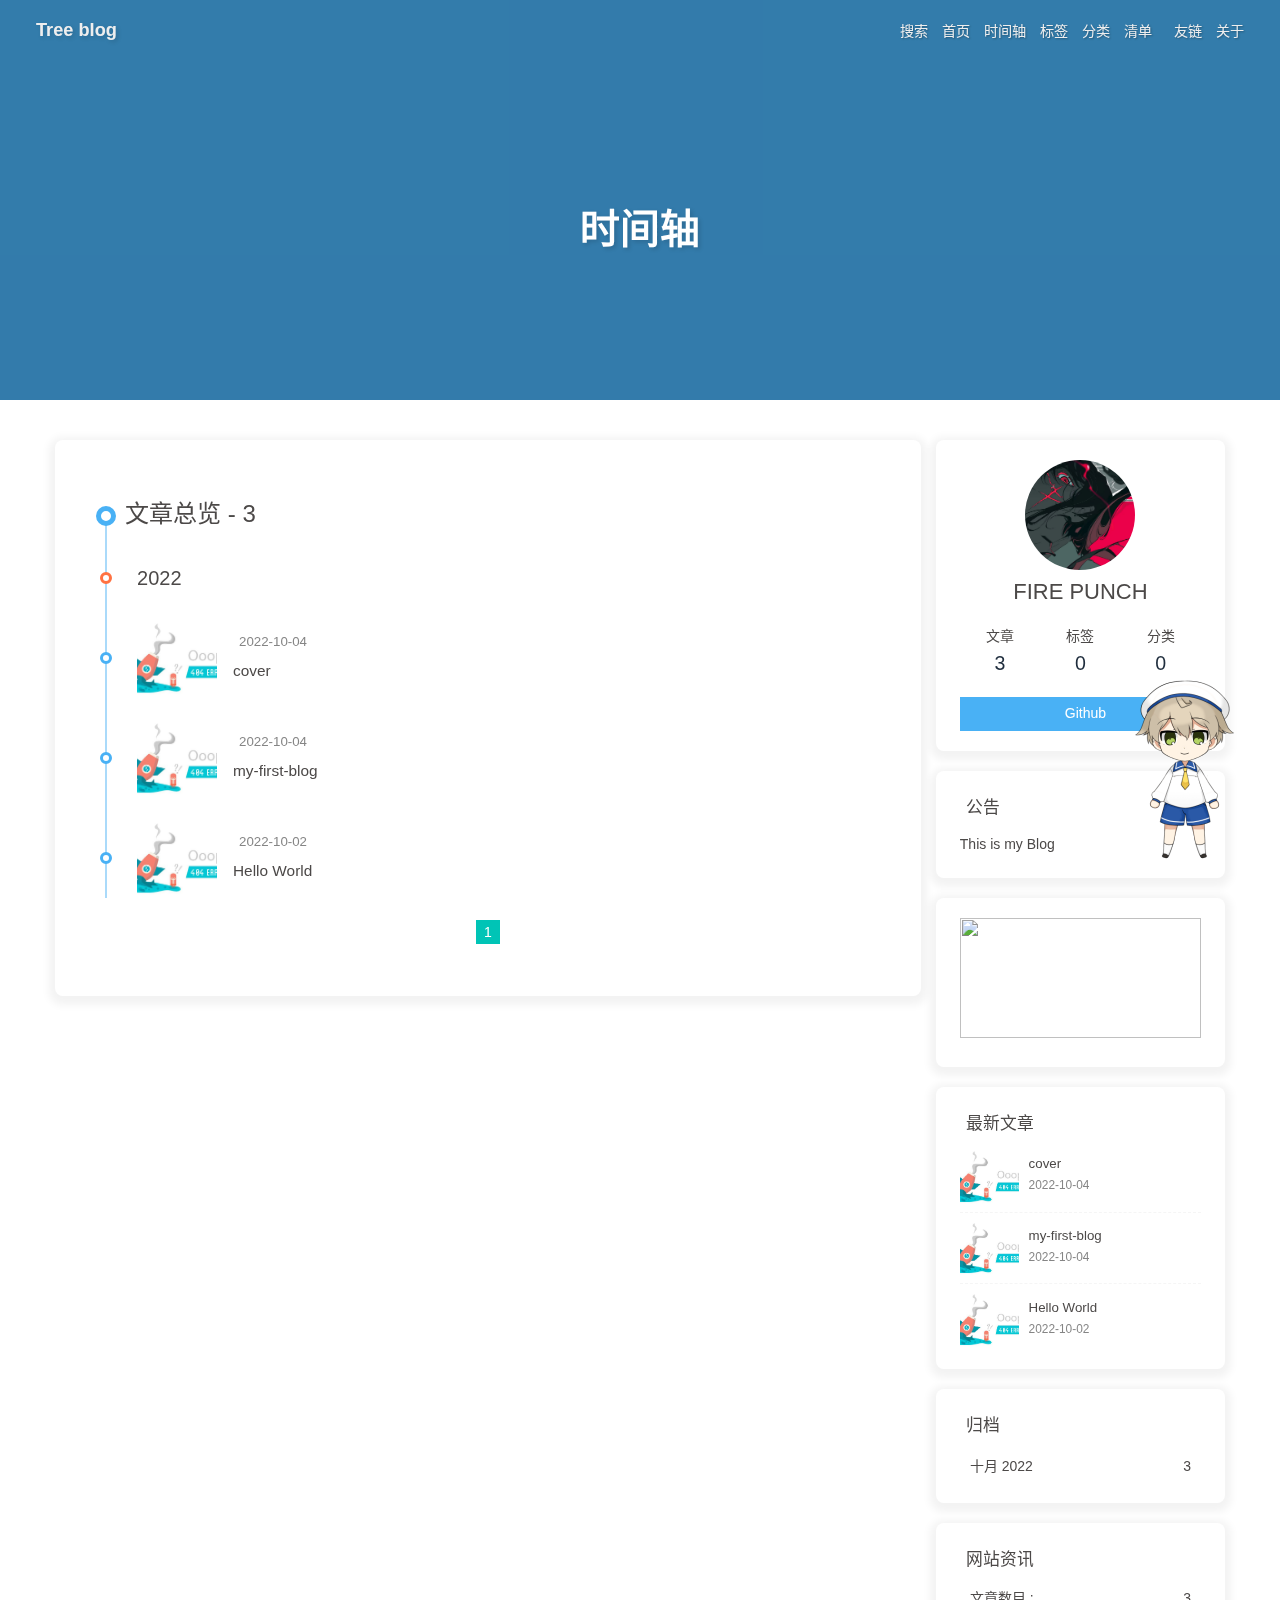
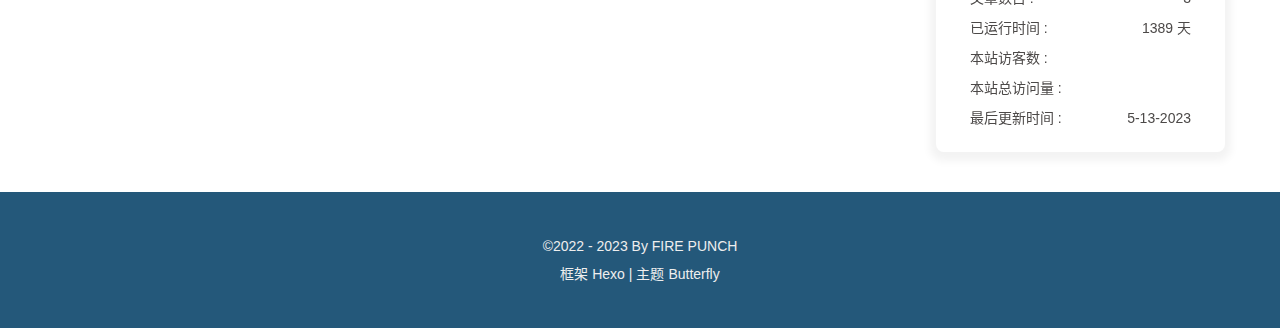
==== commit 5de18242: "Site updated: 2023-05-13 17:51:07" ====
--- a/archives/index.html
+++ b/archives/index.html
@@ -48,7 +48,7 @@
   isHome: false,
   isHighlightShrink: false,
   isToc: false,
-  postUpdate: '2023-04-09 11:20:04'
+  postUpdate: '2023-05-13 17:51:06'
 }</script><noscript><style type="text/css">
   #nav {
     opacity: 1
@@ -137,7 +137,7 @@
       }
     }
     detectApple()
-    })(window)</script><link rel="stylesheet" href="https://cdn.jsdelivr.net/npm/static-butterfly/dist/css/index.min.css"><!-- hexo injector head_end start --><link rel="stylesheet" href="https://unpkg.zhimg.com/hexo-butterfly-clock/lib/clock.min.css" /><!-- hexo injector head_end end --><meta name="generator" content="Hexo 6.3.0"></head><body><div id="web_bg"></div><div id="sidebar"><div id="menu-mask"></div><div id="sidebar-menus"><div class="avatar-img is-center"><img src="/img/favicon.jpg" onerror="onerror=null;src='/img/friend_404.gif'" alt="avatar"/></div><div class="sidebar-site-data site-data is-center"><a href="/archives/"><div class="headline">文章</div><div class="length-num">3</div></a><a href="/tags/"><div class="headline">标签</div><div class="length-num">0</div></a><a href="/categories/"><div class="headline">分类</div><div class="length-num">0</div></a></div><hr/><div class="menus_items"><div class="menus_item"><a class="site-page" href="/"><i class="fa-fw fas fa-home"></i><span> 首页</span></a></div><div class="menus_item"><a class="site-page" href="/archives/"><i class="fa-fw fas fa-archive"></i><span> 时间轴</span></a></div><div class="menus_item"><a class="site-page" href="/tags/"><i class="fa-fw fas fa-tags"></i><span> 标签</span></a></div><div class="menus_item"><a class="site-page" href="/categories/"><i class="fa-fw fas fa-folder-open"></i><span> 分类</span></a></div><div class="menus_item"><a class="site-page group" href="javascript:void(0);"><i class="fa-fw fa fa-heartbeat"></i><span> 清单</span><i class="fas fa-chevron-down"></i></a><ul class="menus_item_child"><li><a class="site-page child" href="/music/"><i class="fa-fw fas fa-music"></i><span> 音乐</span></a></li><li><a class="site-page child" href="/Gallery/"><i class="fa-fw fas fa-images"></i><span> 照片</span></a></li><li><a class="site-page child" href="/movies/"><i class="fa-fw fas fa-video"></i><span> 电影</span></a></li></ul></div><div class="menus_item"><a class="site-page" href="/link/"><i class="fa-fw fas fa-link"></i><span> 友链</span></a></div><div class="menus_item"><a class="site-page" href="/about/"><i class="fa-fw fas fa-heart"></i><span> 关于</span></a></div></div></div></div><div class="page" id="body-wrap"><header class="not-home-page" id="page-header" style="background-image: url('/img/1.png')"><nav id="nav"><span id="blog_name"><a id="site-name" href="/">Tree blog</a></span><div id="menus"><div id="search-button"><a class="site-page social-icon search"><i class="fas fa-search fa-fw"></i><span> 搜索</span></a></div><div class="menus_items"><div class="menus_item"><a class="site-page" href="/"><i class="fa-fw fas fa-home"></i><span> 首页</span></a></div><div class="menus_item"><a class="site-page" href="/archives/"><i class="fa-fw fas fa-archive"></i><span> 时间轴</span></a></div><div class="menus_item"><a class="site-page" href="/tags/"><i class="fa-fw fas fa-tags"></i><span> 标签</span></a></div><div class="menus_item"><a class="site-page" href="/categories/"><i class="fa-fw fas fa-folder-open"></i><span> 分类</span></a></div><div class="menus_item"><a class="site-page group" href="javascript:void(0);"><i class="fa-fw fa fa-heartbeat"></i><span> 清单</span><i class="fas fa-chevron-down"></i></a><ul class="menus_item_child"><li><a class="site-page child" href="/music/"><i class="fa-fw fas fa-music"></i><span> 音乐</span></a></li><li><a class="site-page child" href="/Gallery/"><i class="fa-fw fas fa-images"></i><span> 照片</span></a></li><li><a class="site-page child" href="/movies/"><i class="fa-fw fas fa-video"></i><span> 电影</span></a></li></ul></div><div class="menus_item"><a class="site-page" href="/link/"><i class="fa-fw fas fa-link"></i><span> 友链</span></a></div><div class="menus_item"><a class="site-page" href="/about/"><i class="fa-fw fas fa-heart"></i><span> 关于</span></a></div></div><div id="toggle-menu"><a class="site-page"><i class="fas fa-bars fa-fw"></i></a></div></div></nav><div id="page-site-info"><h1 id="site-title">时间轴</h1></div></header><main class="layout" id="content-inner"><div id="archive"><div class="article-sort-title">文章总览 - 3</div><div class="article-sort"><div class="article-sort-item year">2022</div><div class="article-sort-item"><a class="article-sort-item-img" href="/2022/10/04/cover/" title="cover"><img src="/img/1.png" alt="cover" onerror="this.onerror=null;this.src='/img/404.jpg'"></a><div class="article-sort-item-info"><div class="article-sort-item-time"><i class="far fa-calendar-alt"></i><time class="post-meta-date-created" datetime="2022-10-04T06:34:22.000Z" title="发表于 2022-10-04 14:34:22">2022-10-04</time></div><a class="article-sort-item-title" href="/2022/10/04/cover/" title="cover">cover</a></div></div><div class="article-sort-item"><a class="article-sort-item-img" href="/2022/10/04/my-first-blog/" title="my-first-blog"><img src="/img/1.png" alt="my-first-blog" onerror="this.onerror=null;this.src='/img/404.jpg'"></a><div class="article-sort-item-info"><div class="article-sort-item-time"><i class="far fa-calendar-alt"></i><time class="post-meta-date-created" datetime="2022-10-04T05:25:35.000Z" title="发表于 2022-10-04 13:25:35">2022-10-04</time></div><a class="article-sort-item-title" href="/2022/10/04/my-first-blog/" title="my-first-blog">my-first-blog</a></div></div><div class="article-sort-item"><a class="article-sort-item-img" href="/2022/10/02/hello-world/" title="Hello World"><img src="/img/1.png" alt="Hello World" onerror="this.onerror=null;this.src='/img/404.jpg'"></a><div class="article-sort-item-info"><div class="article-sort-item-time"><i class="far fa-calendar-alt"></i><time class="post-meta-date-created" datetime="2022-10-02T13:29:48.271Z" title="发表于 2022-10-02 21:29:48">2022-10-02</time></div><a class="article-sort-item-title" href="/2022/10/02/hello-world/" title="Hello World">Hello World</a></div></div></div><nav id="pagination"><div class="pagination"><span class="page-number current">1</span></div></nav></div><div class="aside-content" id="aside-content"><div class="card-widget card-info"><div class="is-center"><div class="avatar-img"><img src="/img/favicon.jpg" onerror="this.onerror=null;this.src='/img/friend_404.gif'" alt="avatar"/></div><div class="author-info__name">FIRE PUNCH</div><div class="author-info__description"></div></div><div class="card-info-data site-data is-center"><a href="/archives/"><div class="headline">文章</div><div class="length-num">3</div></a><a href="/tags/"><div class="headline">标签</div><div class="length-num">0</div></a><a href="/categories/"><div class="headline">分类</div><div class="length-num">0</div></a></div><a id="card-info-btn" target="_blank" rel="noopener" href="https://github.com/xxxxxx"><i class="fab fa-github"></i><span>Github</span></a></div><div class="card-widget card-announcement"><div class="item-headline"><i class="fas fa-bullhorn fa-shake"></i><span>公告</span></div><div class="announcement_content">This is my Blog</div></div><div class="sticky_layout"><div class="card-widget card-recent-post"><div class="item-headline"><i class="fas fa-history"></i><span>最新文章</span></div><div class="aside-list"><div class="aside-list-item"><a class="thumbnail" href="/2022/10/04/cover/" title="cover"><img src="/img/1.png" onerror="this.onerror=null;this.src='/img/404.jpg'" alt="cover"/></a><div class="content"><a class="title" href="/2022/10/04/cover/" title="cover">cover</a><time datetime="2022-10-04T06:34:22.000Z" title="发表于 2022-10-04 14:34:22">2022-10-04</time></div></div><div class="aside-list-item"><a class="thumbnail" href="/2022/10/04/my-first-blog/" title="my-first-blog"><img src="/img/1.png" onerror="this.onerror=null;this.src='/img/404.jpg'" alt="my-first-blog"/></a><div class="content"><a class="title" href="/2022/10/04/my-first-blog/" title="my-first-blog">my-first-blog</a><time datetime="2022-10-04T05:25:35.000Z" title="发表于 2022-10-04 13:25:35">2022-10-04</time></div></div><div class="aside-list-item"><a class="thumbnail" href="/2022/10/02/hello-world/" title="Hello World"><img src="/img/1.png" onerror="this.onerror=null;this.src='/img/404.jpg'" alt="Hello World"/></a><div class="content"><a class="title" href="/2022/10/02/hello-world/" title="Hello World">Hello World</a><time datetime="2022-10-02T13:29:48.271Z" title="发表于 2022-10-02 21:29:48">2022-10-02</time></div></div></div></div><div class="card-widget card-archives"><div class="item-headline"><i class="fas fa-archive"></i><span>归档</span></div><ul class="card-archive-list"><li class="card-archive-list-item"><a class="card-archive-list-link" href="/archives/2022/10/"><span class="card-archive-list-date">十月 2022</span><span class="card-archive-list-count">3</span></a></li></ul></div><div class="card-widget card-webinfo"><div class="item-headline"><i class="fas fa-chart-line"></i><span>网站资讯</span></div><div class="webinfo"><div class="webinfo-item"><div class="item-name">文章数目 :</div><div class="item-count">3</div></div><div class="webinfo-item"><div class="item-name">已运行时间 :</div><div class="item-count" id="runtimeshow" data-publishDate="2022-10-03T16:00:00.000Z"><i class="fa-solid fa-spinner fa-spin"></i></div></div><div class="webinfo-item"><div class="item-name">本站访客数 :</div><div class="item-count" id="busuanzi_value_site_uv"><i class="fa-solid fa-spinner fa-spin"></i></div></div><div class="webinfo-item"><div class="item-name">本站总访问量 :</div><div class="item-count" id="busuanzi_value_site_pv"><i class="fa-solid fa-spinner fa-spin"></i></div></div><div class="webinfo-item"><div class="item-name">最后更新时间 :</div><div class="item-count" id="last-push-date" data-lastPushDate="2023-04-09T03:20:04.421Z"><i class="fa-solid fa-spinner fa-spin"></i></div></div></div></div></div></div></main><footer id="footer" style="background-image: url('/img/1.png')"><div id="footer-wrap"><div class="copyright">&copy;2022 - 2023 By FIRE PUNCH</div><div class="framework-info"><span>框架 </span><a target="_blank" rel="noopener" href="https://hexo.io">Hexo</a><span class="footer-separator">|</span><span>主题 </span><a target="_blank" rel="noopener" href="https://github.com/jerryc127/hexo-theme-butterfly">Butterfly</a></div></div></footer></div><div id="rightside"><div id="rightside-config-hide"><button id="darkmode" type="button" title="浅色和深色模式转换"><i class="fas fa-adjust"></i></button><button id="hide-aside-btn" type="button" title="单栏和双栏切换"><i class="fas fa-arrows-alt-h"></i></button></div><div id="rightside-config-show"><button id="rightside_config" type="button" title="设置"><i class="fas fa-cog fa-spin"></i></button><button id="go-up" type="button" title="回到顶部"><i class="fas fa-arrow-up"></i></button></div></div><div id="local-search"><div class="search-dialog"><nav class="search-nav"><span class="search-dialog-title">搜索</span><span id="loading-status"></span><button class="search-close-button"><i class="fas fa-times"></i></button></nav><div class="is-center" id="loading-database"><i class="fas fa-spinner fa-pulse"></i><span>  数据库加载中</span></div><div class="search-wrap"><div id="local-search-input"><div class="local-search-box"><input class="local-search-box--input" placeholder="搜索文章" type="text"/></div></div><hr/><div id="local-search-results"></div></div></div><div id="search-mask"></div></div><div><script src="/js/utils.js"></script><script src="/js/main.js"></script><script src="https://cdn.jsdelivr.net/npm/@fancyapps/ui/dist/fancybox.umd.min.js"></script><script src="/js/search/local-search.js"></script><div class="js-pjax"></div><div class="aplayer no-destroy" data-id="60198" data-server="netease" data-type="playlist" data-fixed="true" data-autoplay="true"> </div><canvas class="fireworks" mobile="false"></canvas><script src="https://cdn.jsdelivr.net/npm/butterfly-extsrc/dist/fireworks.min.js"></script><link rel="stylesheet" href="https://cdn.jsdelivr.net/npm/aplayer/dist/APlayer.min.css" media="print" onload="this.media='all'"><script src="https://cdn.jsdelivr.net/npm/aplayer/dist/APlayer.min.js"></script><script src="https://cdn.jsdelivr.net/npm/butterfly-extsrc/metingjs/dist/Meting.min.js"></script><script src="https://cdn.jsdelivr.net/npm/pjax/pjax.min.js"></script><script>let pjaxSelectors = ["head > title","#config-diff","#body-wrap","#rightside-config-hide","#rightside-config-show",".js-pjax"]
+    })(window)</script><link rel="stylesheet" href="https://cdn.jsdelivr.net/npm/static-butterfly/dist/css/index.min.css"><!-- hexo injector head_end start --><link rel="stylesheet" href="https://unpkg.zhimg.com/hexo-butterfly-clock/lib/clock.min.css" /><!-- hexo injector head_end end --><meta name="generator" content="Hexo 6.3.0"></head><body><div id="web_bg"></div><div id="sidebar"><div id="menu-mask"></div><div id="sidebar-menus"><div class="avatar-img is-center"><img src="/img/favicon.jpg" onerror="onerror=null;src='/img/friend_404.gif'" alt="avatar"/></div><div class="sidebar-site-data site-data is-center"><a href="/archives/"><div class="headline">文章</div><div class="length-num">3</div></a><a href="/tags/"><div class="headline">标签</div><div class="length-num">0</div></a><a href="/categories/"><div class="headline">分类</div><div class="length-num">0</div></a></div><hr/><div class="menus_items"><div class="menus_item"><a class="site-page" href="/"><i class="fa-fw fas fa-home"></i><span> 首页</span></a></div><div class="menus_item"><a class="site-page" href="/archives/"><i class="fa-fw fas fa-archive"></i><span> 时间轴</span></a></div><div class="menus_item"><a class="site-page" href="/tags/"><i class="fa-fw fas fa-tags"></i><span> 标签</span></a></div><div class="menus_item"><a class="site-page" href="/categories/"><i class="fa-fw fas fa-folder-open"></i><span> 分类</span></a></div><div class="menus_item"><a class="site-page group" href="javascript:void(0);"><i class="fa-fw fa fa-heartbeat"></i><span> 清单</span><i class="fas fa-chevron-down"></i></a><ul class="menus_item_child"><li><a class="site-page child" href="/music/"><i class="fa-fw fas fa-music"></i><span> 音乐</span></a></li><li><a class="site-page child" href="/Gallery/"><i class="fa-fw fas fa-images"></i><span> 照片</span></a></li><li><a class="site-page child" href="/movies/"><i class="fa-fw fas fa-video"></i><span> 电影</span></a></li></ul></div><div class="menus_item"><a class="site-page" href="/link/"><i class="fa-fw fas fa-link"></i><span> 友链</span></a></div><div class="menus_item"><a class="site-page" href="/about/"><i class="fa-fw fas fa-heart"></i><span> 关于</span></a></div></div></div></div><div class="page" id="body-wrap"><header class="not-home-page" id="page-header" style="background-image: url('/img/1.png')"><nav id="nav"><span id="blog_name"><a id="site-name" href="/">Tree blog</a></span><div id="menus"><div id="search-button"><a class="site-page social-icon search"><i class="fas fa-search fa-fw"></i><span> 搜索</span></a></div><div class="menus_items"><div class="menus_item"><a class="site-page" href="/"><i class="fa-fw fas fa-home"></i><span> 首页</span></a></div><div class="menus_item"><a class="site-page" href="/archives/"><i class="fa-fw fas fa-archive"></i><span> 时间轴</span></a></div><div class="menus_item"><a class="site-page" href="/tags/"><i class="fa-fw fas fa-tags"></i><span> 标签</span></a></div><div class="menus_item"><a class="site-page" href="/categories/"><i class="fa-fw fas fa-folder-open"></i><span> 分类</span></a></div><div class="menus_item"><a class="site-page group" href="javascript:void(0);"><i class="fa-fw fa fa-heartbeat"></i><span> 清单</span><i class="fas fa-chevron-down"></i></a><ul class="menus_item_child"><li><a class="site-page child" href="/music/"><i class="fa-fw fas fa-music"></i><span> 音乐</span></a></li><li><a class="site-page child" href="/Gallery/"><i class="fa-fw fas fa-images"></i><span> 照片</span></a></li><li><a class="site-page child" href="/movies/"><i class="fa-fw fas fa-video"></i><span> 电影</span></a></li></ul></div><div class="menus_item"><a class="site-page" href="/link/"><i class="fa-fw fas fa-link"></i><span> 友链</span></a></div><div class="menus_item"><a class="site-page" href="/about/"><i class="fa-fw fas fa-heart"></i><span> 关于</span></a></div></div><div id="toggle-menu"><a class="site-page"><i class="fas fa-bars fa-fw"></i></a></div></div></nav><div id="page-site-info"><h1 id="site-title">时间轴</h1></div></header><main class="layout" id="content-inner"><div id="archive"><div class="article-sort-title">文章总览 - 3</div><div class="article-sort"><div class="article-sort-item year">2022</div><div class="article-sort-item"><a class="article-sort-item-img" href="/2022/10/04/cover/" title="cover"><img src="/img/1.png" alt="cover" onerror="this.onerror=null;this.src='/img/404.jpg'"></a><div class="article-sort-item-info"><div class="article-sort-item-time"><i class="far fa-calendar-alt"></i><time class="post-meta-date-created" datetime="2022-10-04T06:34:22.000Z" title="发表于 2022-10-04 14:34:22">2022-10-04</time></div><a class="article-sort-item-title" href="/2022/10/04/cover/" title="cover">cover</a></div></div><div class="article-sort-item"><a class="article-sort-item-img" href="/2022/10/04/my-first-blog/" title="my-first-blog"><img src="/img/1.png" alt="my-first-blog" onerror="this.onerror=null;this.src='/img/404.jpg'"></a><div class="article-sort-item-info"><div class="article-sort-item-time"><i class="far fa-calendar-alt"></i><time class="post-meta-date-created" datetime="2022-10-04T05:25:35.000Z" title="发表于 2022-10-04 13:25:35">2022-10-04</time></div><a class="article-sort-item-title" href="/2022/10/04/my-first-blog/" title="my-first-blog">my-first-blog</a></div></div><div class="article-sort-item"><a class="article-sort-item-img" href="/2022/10/02/hello-world/" title="Hello World"><img src="/img/1.png" alt="Hello World" onerror="this.onerror=null;this.src='/img/404.jpg'"></a><div class="article-sort-item-info"><div class="article-sort-item-time"><i class="far fa-calendar-alt"></i><time class="post-meta-date-created" datetime="2022-10-02T13:29:48.271Z" title="发表于 2022-10-02 21:29:48">2022-10-02</time></div><a class="article-sort-item-title" href="/2022/10/02/hello-world/" title="Hello World">Hello World</a></div></div></div><nav id="pagination"><div class="pagination"><span class="page-number current">1</span></div></nav></div><div class="aside-content" id="aside-content"><div class="card-widget card-info"><div class="is-center"><div class="avatar-img"><img src="/img/favicon.jpg" onerror="this.onerror=null;this.src='/img/friend_404.gif'" alt="avatar"/></div><div class="author-info__name">FIRE PUNCH</div><div class="author-info__description"></div></div><div class="card-info-data site-data is-center"><a href="/archives/"><div class="headline">文章</div><div class="length-num">3</div></a><a href="/tags/"><div class="headline">标签</div><div class="length-num">0</div></a><a href="/categories/"><div class="headline">分类</div><div class="length-num">0</div></a></div><a id="card-info-btn" target="_blank" rel="noopener" href="https://github.com/xxxxxx"><i class="fab fa-github"></i><span>Github</span></a></div><div class="card-widget card-announcement"><div class="item-headline"><i class="fas fa-bullhorn fa-shake"></i><span>公告</span></div><div class="announcement_content">This is my Blog</div></div><div class="sticky_layout"><div class="card-widget card-recent-post"><div class="item-headline"><i class="fas fa-history"></i><span>最新文章</span></div><div class="aside-list"><div class="aside-list-item"><a class="thumbnail" href="/2022/10/04/cover/" title="cover"><img src="/img/1.png" onerror="this.onerror=null;this.src='/img/404.jpg'" alt="cover"/></a><div class="content"><a class="title" href="/2022/10/04/cover/" title="cover">cover</a><time datetime="2022-10-04T06:34:22.000Z" title="发表于 2022-10-04 14:34:22">2022-10-04</time></div></div><div class="aside-list-item"><a class="thumbnail" href="/2022/10/04/my-first-blog/" title="my-first-blog"><img src="/img/1.png" onerror="this.onerror=null;this.src='/img/404.jpg'" alt="my-first-blog"/></a><div class="content"><a class="title" href="/2022/10/04/my-first-blog/" title="my-first-blog">my-first-blog</a><time datetime="2022-10-04T05:25:35.000Z" title="发表于 2022-10-04 13:25:35">2022-10-04</time></div></div><div class="aside-list-item"><a class="thumbnail" href="/2022/10/02/hello-world/" title="Hello World"><img src="/img/1.png" onerror="this.onerror=null;this.src='/img/404.jpg'" alt="Hello World"/></a><div class="content"><a class="title" href="/2022/10/02/hello-world/" title="Hello World">Hello World</a><time datetime="2022-10-02T13:29:48.271Z" title="发表于 2022-10-02 21:29:48">2022-10-02</time></div></div></div></div><div class="card-widget card-archives"><div class="item-headline"><i class="fas fa-archive"></i><span>归档</span></div><ul class="card-archive-list"><li class="card-archive-list-item"><a class="card-archive-list-link" href="/archives/2022/10/"><span class="card-archive-list-date">十月 2022</span><span class="card-archive-list-count">3</span></a></li></ul></div><div class="card-widget card-webinfo"><div class="item-headline"><i class="fas fa-chart-line"></i><span>网站资讯</span></div><div class="webinfo"><div class="webinfo-item"><div class="item-name">文章数目 :</div><div class="item-count">3</div></div><div class="webinfo-item"><div class="item-name">已运行时间 :</div><div class="item-count" id="runtimeshow" data-publishDate="2022-10-03T16:00:00.000Z"><i class="fa-solid fa-spinner fa-spin"></i></div></div><div class="webinfo-item"><div class="item-name">本站访客数 :</div><div class="item-count" id="busuanzi_value_site_uv"><i class="fa-solid fa-spinner fa-spin"></i></div></div><div class="webinfo-item"><div class="item-name">本站总访问量 :</div><div class="item-count" id="busuanzi_value_site_pv"><i class="fa-solid fa-spinner fa-spin"></i></div></div><div class="webinfo-item"><div class="item-name">最后更新时间 :</div><div class="item-count" id="last-push-date" data-lastPushDate="2023-05-13T09:51:06.551Z"><i class="fa-solid fa-spinner fa-spin"></i></div></div></div></div></div></div></main><footer id="footer" style="background-image: url('/img/1.png')"><div id="footer-wrap"><div class="copyright">&copy;2022 - 2023 By FIRE PUNCH</div><div class="framework-info"><span>框架 </span><a target="_blank" rel="noopener" href="https://hexo.io">Hexo</a><span class="footer-separator">|</span><span>主题 </span><a target="_blank" rel="noopener" href="https://github.com/jerryc127/hexo-theme-butterfly">Butterfly</a></div></div></footer></div><div id="rightside"><div id="rightside-config-hide"><button id="darkmode" type="button" title="浅色和深色模式转换"><i class="fas fa-adjust"></i></button><button id="hide-aside-btn" type="button" title="单栏和双栏切换"><i class="fas fa-arrows-alt-h"></i></button></div><div id="rightside-config-show"><button id="rightside_config" type="button" title="设置"><i class="fas fa-cog fa-spin"></i></button><button id="go-up" type="button" title="回到顶部"><i class="fas fa-arrow-up"></i></button></div></div><div id="local-search"><div class="search-dialog"><nav class="search-nav"><span class="search-dialog-title">搜索</span><span id="loading-status"></span><button class="search-close-button"><i class="fas fa-times"></i></button></nav><div class="is-center" id="loading-database"><i class="fas fa-spinner fa-pulse"></i><span>  数据库加载中</span></div><div class="search-wrap"><div id="local-search-input"><div class="local-search-box"><input class="local-search-box--input" placeholder="搜索文章" type="text"/></div></div><hr/><div id="local-search-results"></div></div></div><div id="search-mask"></div></div><div><script src="/js/utils.js"></script><script src="/js/main.js"></script><script src="https://cdn.jsdelivr.net/npm/@fancyapps/ui/dist/fancybox.umd.min.js"></script><script src="/js/search/local-search.js"></script><div class="js-pjax"></div><div class="aplayer no-destroy" data-id="60198" data-server="netease" data-type="playlist" data-fixed="true" data-autoplay="true"> </div><canvas class="fireworks" mobile="false"></canvas><script src="https://cdn.jsdelivr.net/npm/butterfly-extsrc/dist/fireworks.min.js"></script><link rel="stylesheet" href="https://cdn.jsdelivr.net/npm/aplayer/dist/APlayer.min.css" media="print" onload="this.media='all'"><script src="https://cdn.jsdelivr.net/npm/aplayer/dist/APlayer.min.js"></script><script src="https://cdn.jsdelivr.net/npm/butterfly-extsrc/metingjs/dist/Meting.min.js"></script><script src="https://cdn.jsdelivr.net/npm/pjax/pjax.min.js"></script><script>let pjaxSelectors = ["head > title","#config-diff","#body-wrap","#rightside-config-hide","#rightside-config-show",".js-pjax"]
 
 var pjax = new Pjax({
   elements: 'a:not([target="_blank"])',
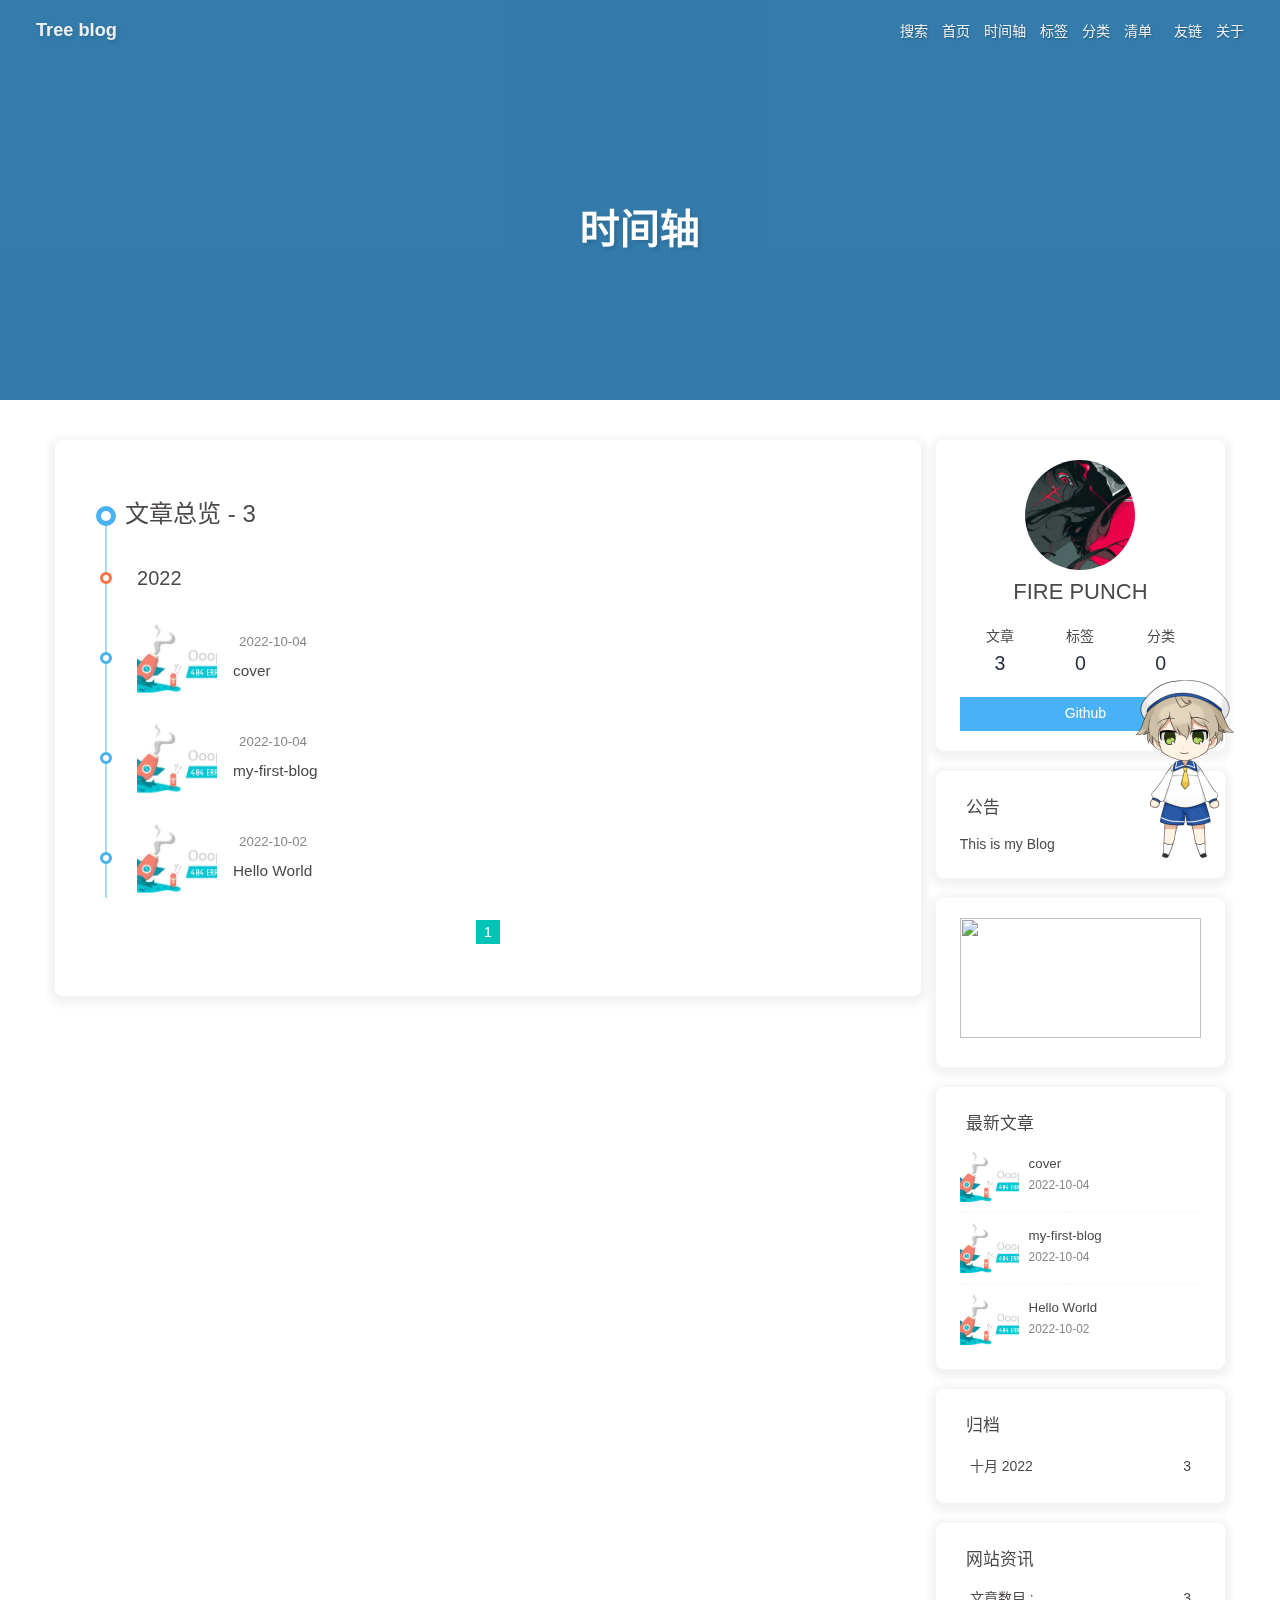
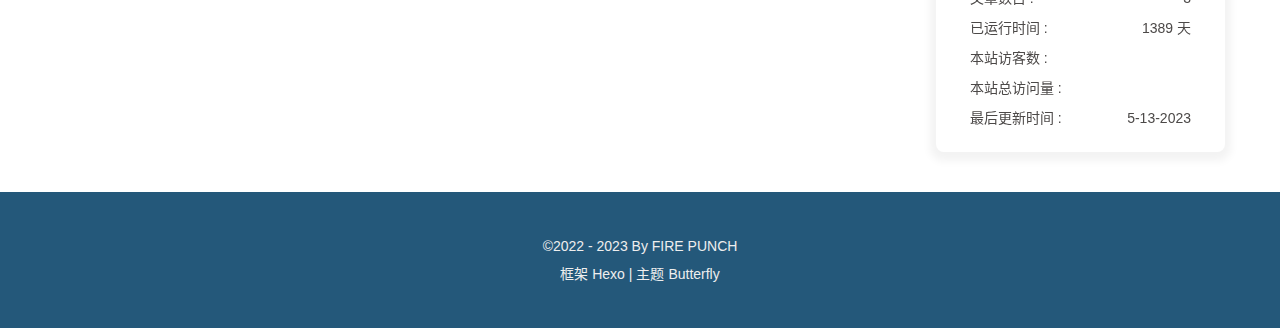
==== commit 33cdf6e0: "Site updated: 2023-05-13 17:51:33" ====
--- a/archives/index.html
+++ b/archives/index.html
@@ -48,7 +48,7 @@
   isHome: false,
   isHighlightShrink: false,
   isToc: false,
-  postUpdate: '2023-05-13 17:51:06'
+  postUpdate: '2023-05-13 17:51:31'
 }</script><noscript><style type="text/css">
   #nav {
     opacity: 1
@@ -137,7 +137,7 @@
       }
     }
     detectApple()
-    })(window)</script><link rel="stylesheet" href="https://cdn.jsdelivr.net/npm/static-butterfly/dist/css/index.min.css"><!-- hexo injector head_end start --><link rel="stylesheet" href="https://unpkg.zhimg.com/hexo-butterfly-clock/lib/clock.min.css" /><!-- hexo injector head_end end --><meta name="generator" content="Hexo 6.3.0"></head><body><div id="web_bg"></div><div id="sidebar"><div id="menu-mask"></div><div id="sidebar-menus"><div class="avatar-img is-center"><img src="/img/favicon.jpg" onerror="onerror=null;src='/img/friend_404.gif'" alt="avatar"/></div><div class="sidebar-site-data site-data is-center"><a href="/archives/"><div class="headline">文章</div><div class="length-num">3</div></a><a href="/tags/"><div class="headline">标签</div><div class="length-num">0</div></a><a href="/categories/"><div class="headline">分类</div><div class="length-num">0</div></a></div><hr/><div class="menus_items"><div class="menus_item"><a class="site-page" href="/"><i class="fa-fw fas fa-home"></i><span> 首页</span></a></div><div class="menus_item"><a class="site-page" href="/archives/"><i class="fa-fw fas fa-archive"></i><span> 时间轴</span></a></div><div class="menus_item"><a class="site-page" href="/tags/"><i class="fa-fw fas fa-tags"></i><span> 标签</span></a></div><div class="menus_item"><a class="site-page" href="/categories/"><i class="fa-fw fas fa-folder-open"></i><span> 分类</span></a></div><div class="menus_item"><a class="site-page group" href="javascript:void(0);"><i class="fa-fw fa fa-heartbeat"></i><span> 清单</span><i class="fas fa-chevron-down"></i></a><ul class="menus_item_child"><li><a class="site-page child" href="/music/"><i class="fa-fw fas fa-music"></i><span> 音乐</span></a></li><li><a class="site-page child" href="/Gallery/"><i class="fa-fw fas fa-images"></i><span> 照片</span></a></li><li><a class="site-page child" href="/movies/"><i class="fa-fw fas fa-video"></i><span> 电影</span></a></li></ul></div><div class="menus_item"><a class="site-page" href="/link/"><i class="fa-fw fas fa-link"></i><span> 友链</span></a></div><div class="menus_item"><a class="site-page" href="/about/"><i class="fa-fw fas fa-heart"></i><span> 关于</span></a></div></div></div></div><div class="page" id="body-wrap"><header class="not-home-page" id="page-header" style="background-image: url('/img/1.png')"><nav id="nav"><span id="blog_name"><a id="site-name" href="/">Tree blog</a></span><div id="menus"><div id="search-button"><a class="site-page social-icon search"><i class="fas fa-search fa-fw"></i><span> 搜索</span></a></div><div class="menus_items"><div class="menus_item"><a class="site-page" href="/"><i class="fa-fw fas fa-home"></i><span> 首页</span></a></div><div class="menus_item"><a class="site-page" href="/archives/"><i class="fa-fw fas fa-archive"></i><span> 时间轴</span></a></div><div class="menus_item"><a class="site-page" href="/tags/"><i class="fa-fw fas fa-tags"></i><span> 标签</span></a></div><div class="menus_item"><a class="site-page" href="/categories/"><i class="fa-fw fas fa-folder-open"></i><span> 分类</span></a></div><div class="menus_item"><a class="site-page group" href="javascript:void(0);"><i class="fa-fw fa fa-heartbeat"></i><span> 清单</span><i class="fas fa-chevron-down"></i></a><ul class="menus_item_child"><li><a class="site-page child" href="/music/"><i class="fa-fw fas fa-music"></i><span> 音乐</span></a></li><li><a class="site-page child" href="/Gallery/"><i class="fa-fw fas fa-images"></i><span> 照片</span></a></li><li><a class="site-page child" href="/movies/"><i class="fa-fw fas fa-video"></i><span> 电影</span></a></li></ul></div><div class="menus_item"><a class="site-page" href="/link/"><i class="fa-fw fas fa-link"></i><span> 友链</span></a></div><div class="menus_item"><a class="site-page" href="/about/"><i class="fa-fw fas fa-heart"></i><span> 关于</span></a></div></div><div id="toggle-menu"><a class="site-page"><i class="fas fa-bars fa-fw"></i></a></div></div></nav><div id="page-site-info"><h1 id="site-title">时间轴</h1></div></header><main class="layout" id="content-inner"><div id="archive"><div class="article-sort-title">文章总览 - 3</div><div class="article-sort"><div class="article-sort-item year">2022</div><div class="article-sort-item"><a class="article-sort-item-img" href="/2022/10/04/cover/" title="cover"><img src="/img/1.png" alt="cover" onerror="this.onerror=null;this.src='/img/404.jpg'"></a><div class="article-sort-item-info"><div class="article-sort-item-time"><i class="far fa-calendar-alt"></i><time class="post-meta-date-created" datetime="2022-10-04T06:34:22.000Z" title="发表于 2022-10-04 14:34:22">2022-10-04</time></div><a class="article-sort-item-title" href="/2022/10/04/cover/" title="cover">cover</a></div></div><div class="article-sort-item"><a class="article-sort-item-img" href="/2022/10/04/my-first-blog/" title="my-first-blog"><img src="/img/1.png" alt="my-first-blog" onerror="this.onerror=null;this.src='/img/404.jpg'"></a><div class="article-sort-item-info"><div class="article-sort-item-time"><i class="far fa-calendar-alt"></i><time class="post-meta-date-created" datetime="2022-10-04T05:25:35.000Z" title="发表于 2022-10-04 13:25:35">2022-10-04</time></div><a class="article-sort-item-title" href="/2022/10/04/my-first-blog/" title="my-first-blog">my-first-blog</a></div></div><div class="article-sort-item"><a class="article-sort-item-img" href="/2022/10/02/hello-world/" title="Hello World"><img src="/img/1.png" alt="Hello World" onerror="this.onerror=null;this.src='/img/404.jpg'"></a><div class="article-sort-item-info"><div class="article-sort-item-time"><i class="far fa-calendar-alt"></i><time class="post-meta-date-created" datetime="2022-10-02T13:29:48.271Z" title="发表于 2022-10-02 21:29:48">2022-10-02</time></div><a class="article-sort-item-title" href="/2022/10/02/hello-world/" title="Hello World">Hello World</a></div></div></div><nav id="pagination"><div class="pagination"><span class="page-number current">1</span></div></nav></div><div class="aside-content" id="aside-content"><div class="card-widget card-info"><div class="is-center"><div class="avatar-img"><img src="/img/favicon.jpg" onerror="this.onerror=null;this.src='/img/friend_404.gif'" alt="avatar"/></div><div class="author-info__name">FIRE PUNCH</div><div class="author-info__description"></div></div><div class="card-info-data site-data is-center"><a href="/archives/"><div class="headline">文章</div><div class="length-num">3</div></a><a href="/tags/"><div class="headline">标签</div><div class="length-num">0</div></a><a href="/categories/"><div class="headline">分类</div><div class="length-num">0</div></a></div><a id="card-info-btn" target="_blank" rel="noopener" href="https://github.com/xxxxxx"><i class="fab fa-github"></i><span>Github</span></a></div><div class="card-widget card-announcement"><div class="item-headline"><i class="fas fa-bullhorn fa-shake"></i><span>公告</span></div><div class="announcement_content">This is my Blog</div></div><div class="sticky_layout"><div class="card-widget card-recent-post"><div class="item-headline"><i class="fas fa-history"></i><span>最新文章</span></div><div class="aside-list"><div class="aside-list-item"><a class="thumbnail" href="/2022/10/04/cover/" title="cover"><img src="/img/1.png" onerror="this.onerror=null;this.src='/img/404.jpg'" alt="cover"/></a><div class="content"><a class="title" href="/2022/10/04/cover/" title="cover">cover</a><time datetime="2022-10-04T06:34:22.000Z" title="发表于 2022-10-04 14:34:22">2022-10-04</time></div></div><div class="aside-list-item"><a class="thumbnail" href="/2022/10/04/my-first-blog/" title="my-first-blog"><img src="/img/1.png" onerror="this.onerror=null;this.src='/img/404.jpg'" alt="my-first-blog"/></a><div class="content"><a class="title" href="/2022/10/04/my-first-blog/" title="my-first-blog">my-first-blog</a><time datetime="2022-10-04T05:25:35.000Z" title="发表于 2022-10-04 13:25:35">2022-10-04</time></div></div><div class="aside-list-item"><a class="thumbnail" href="/2022/10/02/hello-world/" title="Hello World"><img src="/img/1.png" onerror="this.onerror=null;this.src='/img/404.jpg'" alt="Hello World"/></a><div class="content"><a class="title" href="/2022/10/02/hello-world/" title="Hello World">Hello World</a><time datetime="2022-10-02T13:29:48.271Z" title="发表于 2022-10-02 21:29:48">2022-10-02</time></div></div></div></div><div class="card-widget card-archives"><div class="item-headline"><i class="fas fa-archive"></i><span>归档</span></div><ul class="card-archive-list"><li class="card-archive-list-item"><a class="card-archive-list-link" href="/archives/2022/10/"><span class="card-archive-list-date">十月 2022</span><span class="card-archive-list-count">3</span></a></li></ul></div><div class="card-widget card-webinfo"><div class="item-headline"><i class="fas fa-chart-line"></i><span>网站资讯</span></div><div class="webinfo"><div class="webinfo-item"><div class="item-name">文章数目 :</div><div class="item-count">3</div></div><div class="webinfo-item"><div class="item-name">已运行时间 :</div><div class="item-count" id="runtimeshow" data-publishDate="2022-10-03T16:00:00.000Z"><i class="fa-solid fa-spinner fa-spin"></i></div></div><div class="webinfo-item"><div class="item-name">本站访客数 :</div><div class="item-count" id="busuanzi_value_site_uv"><i class="fa-solid fa-spinner fa-spin"></i></div></div><div class="webinfo-item"><div class="item-name">本站总访问量 :</div><div class="item-count" id="busuanzi_value_site_pv"><i class="fa-solid fa-spinner fa-spin"></i></div></div><div class="webinfo-item"><div class="item-name">最后更新时间 :</div><div class="item-count" id="last-push-date" data-lastPushDate="2023-05-13T09:51:06.551Z"><i class="fa-solid fa-spinner fa-spin"></i></div></div></div></div></div></div></main><footer id="footer" style="background-image: url('/img/1.png')"><div id="footer-wrap"><div class="copyright">&copy;2022 - 2023 By FIRE PUNCH</div><div class="framework-info"><span>框架 </span><a target="_blank" rel="noopener" href="https://hexo.io">Hexo</a><span class="footer-separator">|</span><span>主题 </span><a target="_blank" rel="noopener" href="https://github.com/jerryc127/hexo-theme-butterfly">Butterfly</a></div></div></footer></div><div id="rightside"><div id="rightside-config-hide"><button id="darkmode" type="button" title="浅色和深色模式转换"><i class="fas fa-adjust"></i></button><button id="hide-aside-btn" type="button" title="单栏和双栏切换"><i class="fas fa-arrows-alt-h"></i></button></div><div id="rightside-config-show"><button id="rightside_config" type="button" title="设置"><i class="fas fa-cog fa-spin"></i></button><button id="go-up" type="button" title="回到顶部"><i class="fas fa-arrow-up"></i></button></div></div><div id="local-search"><div class="search-dialog"><nav class="search-nav"><span class="search-dialog-title">搜索</span><span id="loading-status"></span><button class="search-close-button"><i class="fas fa-times"></i></button></nav><div class="is-center" id="loading-database"><i class="fas fa-spinner fa-pulse"></i><span>  数据库加载中</span></div><div class="search-wrap"><div id="local-search-input"><div class="local-search-box"><input class="local-search-box--input" placeholder="搜索文章" type="text"/></div></div><hr/><div id="local-search-results"></div></div></div><div id="search-mask"></div></div><div><script src="/js/utils.js"></script><script src="/js/main.js"></script><script src="https://cdn.jsdelivr.net/npm/@fancyapps/ui/dist/fancybox.umd.min.js"></script><script src="/js/search/local-search.js"></script><div class="js-pjax"></div><div class="aplayer no-destroy" data-id="60198" data-server="netease" data-type="playlist" data-fixed="true" data-autoplay="true"> </div><canvas class="fireworks" mobile="false"></canvas><script src="https://cdn.jsdelivr.net/npm/butterfly-extsrc/dist/fireworks.min.js"></script><link rel="stylesheet" href="https://cdn.jsdelivr.net/npm/aplayer/dist/APlayer.min.css" media="print" onload="this.media='all'"><script src="https://cdn.jsdelivr.net/npm/aplayer/dist/APlayer.min.js"></script><script src="https://cdn.jsdelivr.net/npm/butterfly-extsrc/metingjs/dist/Meting.min.js"></script><script src="https://cdn.jsdelivr.net/npm/pjax/pjax.min.js"></script><script>let pjaxSelectors = ["head > title","#config-diff","#body-wrap","#rightside-config-hide","#rightside-config-show",".js-pjax"]
+    })(window)</script><link rel="stylesheet" href="https://cdn.jsdelivr.net/npm/static-butterfly/dist/css/index.min.css"><!-- hexo injector head_end start --><link rel="stylesheet" href="https://unpkg.zhimg.com/hexo-butterfly-clock/lib/clock.min.css" /><!-- hexo injector head_end end --><meta name="generator" content="Hexo 6.3.0"></head><body><div id="web_bg"></div><div id="sidebar"><div id="menu-mask"></div><div id="sidebar-menus"><div class="avatar-img is-center"><img src="/img/favicon.jpg" onerror="onerror=null;src='/img/friend_404.gif'" alt="avatar"/></div><div class="sidebar-site-data site-data is-center"><a href="/archives/"><div class="headline">文章</div><div class="length-num">3</div></a><a href="/tags/"><div class="headline">标签</div><div class="length-num">0</div></a><a href="/categories/"><div class="headline">分类</div><div class="length-num">0</div></a></div><hr/><div class="menus_items"><div class="menus_item"><a class="site-page" href="/"><i class="fa-fw fas fa-home"></i><span> 首页</span></a></div><div class="menus_item"><a class="site-page" href="/archives/"><i class="fa-fw fas fa-archive"></i><span> 时间轴</span></a></div><div class="menus_item"><a class="site-page" href="/tags/"><i class="fa-fw fas fa-tags"></i><span> 标签</span></a></div><div class="menus_item"><a class="site-page" href="/categories/"><i class="fa-fw fas fa-folder-open"></i><span> 分类</span></a></div><div class="menus_item"><a class="site-page group" href="javascript:void(0);"><i class="fa-fw fa fa-heartbeat"></i><span> 清单</span><i class="fas fa-chevron-down"></i></a><ul class="menus_item_child"><li><a class="site-page child" href="/music/"><i class="fa-fw fas fa-music"></i><span> 音乐</span></a></li><li><a class="site-page child" href="/Gallery/"><i class="fa-fw fas fa-images"></i><span> 照片</span></a></li><li><a class="site-page child" href="/movies/"><i class="fa-fw fas fa-video"></i><span> 电影</span></a></li></ul></div><div class="menus_item"><a class="site-page" href="/link/"><i class="fa-fw fas fa-link"></i><span> 友链</span></a></div><div class="menus_item"><a class="site-page" href="/about/"><i class="fa-fw fas fa-heart"></i><span> 关于</span></a></div></div></div></div><div class="page" id="body-wrap"><header class="not-home-page" id="page-header" style="background-image: url('/img/1.png')"><nav id="nav"><span id="blog_name"><a id="site-name" href="/">Tree blog</a></span><div id="menus"><div id="search-button"><a class="site-page social-icon search"><i class="fas fa-search fa-fw"></i><span> 搜索</span></a></div><div class="menus_items"><div class="menus_item"><a class="site-page" href="/"><i class="fa-fw fas fa-home"></i><span> 首页</span></a></div><div class="menus_item"><a class="site-page" href="/archives/"><i class="fa-fw fas fa-archive"></i><span> 时间轴</span></a></div><div class="menus_item"><a class="site-page" href="/tags/"><i class="fa-fw fas fa-tags"></i><span> 标签</span></a></div><div class="menus_item"><a class="site-page" href="/categories/"><i class="fa-fw fas fa-folder-open"></i><span> 分类</span></a></div><div class="menus_item"><a class="site-page group" href="javascript:void(0);"><i class="fa-fw fa fa-heartbeat"></i><span> 清单</span><i class="fas fa-chevron-down"></i></a><ul class="menus_item_child"><li><a class="site-page child" href="/music/"><i class="fa-fw fas fa-music"></i><span> 音乐</span></a></li><li><a class="site-page child" href="/Gallery/"><i class="fa-fw fas fa-images"></i><span> 照片</span></a></li><li><a class="site-page child" href="/movies/"><i class="fa-fw fas fa-video"></i><span> 电影</span></a></li></ul></div><div class="menus_item"><a class="site-page" href="/link/"><i class="fa-fw fas fa-link"></i><span> 友链</span></a></div><div class="menus_item"><a class="site-page" href="/about/"><i class="fa-fw fas fa-heart"></i><span> 关于</span></a></div></div><div id="toggle-menu"><a class="site-page"><i class="fas fa-bars fa-fw"></i></a></div></div></nav><div id="page-site-info"><h1 id="site-title">时间轴</h1></div></header><main class="layout" id="content-inner"><div id="archive"><div class="article-sort-title">文章总览 - 3</div><div class="article-sort"><div class="article-sort-item year">2022</div><div class="article-sort-item"><a class="article-sort-item-img" href="/2022/10/04/cover/" title="cover"><img src="/img/1.png" alt="cover" onerror="this.onerror=null;this.src='/img/404.jpg'"></a><div class="article-sort-item-info"><div class="article-sort-item-time"><i class="far fa-calendar-alt"></i><time class="post-meta-date-created" datetime="2022-10-04T06:34:22.000Z" title="发表于 2022-10-04 14:34:22">2022-10-04</time></div><a class="article-sort-item-title" href="/2022/10/04/cover/" title="cover">cover</a></div></div><div class="article-sort-item"><a class="article-sort-item-img" href="/2022/10/04/my-first-blog/" title="my-first-blog"><img src="/img/1.png" alt="my-first-blog" onerror="this.onerror=null;this.src='/img/404.jpg'"></a><div class="article-sort-item-info"><div class="article-sort-item-time"><i class="far fa-calendar-alt"></i><time class="post-meta-date-created" datetime="2022-10-04T05:25:35.000Z" title="发表于 2022-10-04 13:25:35">2022-10-04</time></div><a class="article-sort-item-title" href="/2022/10/04/my-first-blog/" title="my-first-blog">my-first-blog</a></div></div><div class="article-sort-item"><a class="article-sort-item-img" href="/2022/10/02/hello-world/" title="Hello World"><img src="/img/1.png" alt="Hello World" onerror="this.onerror=null;this.src='/img/404.jpg'"></a><div class="article-sort-item-info"><div class="article-sort-item-time"><i class="far fa-calendar-alt"></i><time class="post-meta-date-created" datetime="2022-10-02T13:29:48.271Z" title="发表于 2022-10-02 21:29:48">2022-10-02</time></div><a class="article-sort-item-title" href="/2022/10/02/hello-world/" title="Hello World">Hello World</a></div></div></div><nav id="pagination"><div class="pagination"><span class="page-number current">1</span></div></nav></div><div class="aside-content" id="aside-content"><div class="card-widget card-info"><div class="is-center"><div class="avatar-img"><img src="/img/favicon.jpg" onerror="this.onerror=null;this.src='/img/friend_404.gif'" alt="avatar"/></div><div class="author-info__name">FIRE PUNCH</div><div class="author-info__description"></div></div><div class="card-info-data site-data is-center"><a href="/archives/"><div class="headline">文章</div><div class="length-num">3</div></a><a href="/tags/"><div class="headline">标签</div><div class="length-num">0</div></a><a href="/categories/"><div class="headline">分类</div><div class="length-num">0</div></a></div><a id="card-info-btn" target="_blank" rel="noopener" href="https://github.com/xxxxxx"><i class="fab fa-github"></i><span>Github</span></a></div><div class="card-widget card-announcement"><div class="item-headline"><i class="fas fa-bullhorn fa-shake"></i><span>公告</span></div><div class="announcement_content">This is my Blog</div></div><div class="sticky_layout"><div class="card-widget card-recent-post"><div class="item-headline"><i class="fas fa-history"></i><span>最新文章</span></div><div class="aside-list"><div class="aside-list-item"><a class="thumbnail" href="/2022/10/04/cover/" title="cover"><img src="/img/1.png" onerror="this.onerror=null;this.src='/img/404.jpg'" alt="cover"/></a><div class="content"><a class="title" href="/2022/10/04/cover/" title="cover">cover</a><time datetime="2022-10-04T06:34:22.000Z" title="发表于 2022-10-04 14:34:22">2022-10-04</time></div></div><div class="aside-list-item"><a class="thumbnail" href="/2022/10/04/my-first-blog/" title="my-first-blog"><img src="/img/1.png" onerror="this.onerror=null;this.src='/img/404.jpg'" alt="my-first-blog"/></a><div class="content"><a class="title" href="/2022/10/04/my-first-blog/" title="my-first-blog">my-first-blog</a><time datetime="2022-10-04T05:25:35.000Z" title="发表于 2022-10-04 13:25:35">2022-10-04</time></div></div><div class="aside-list-item"><a class="thumbnail" href="/2022/10/02/hello-world/" title="Hello World"><img src="/img/1.png" onerror="this.onerror=null;this.src='/img/404.jpg'" alt="Hello World"/></a><div class="content"><a class="title" href="/2022/10/02/hello-world/" title="Hello World">Hello World</a><time datetime="2022-10-02T13:29:48.271Z" title="发表于 2022-10-02 21:29:48">2022-10-02</time></div></div></div></div><div class="card-widget card-archives"><div class="item-headline"><i class="fas fa-archive"></i><span>归档</span></div><ul class="card-archive-list"><li class="card-archive-list-item"><a class="card-archive-list-link" href="/archives/2022/10/"><span class="card-archive-list-date">十月 2022</span><span class="card-archive-list-count">3</span></a></li></ul></div><div class="card-widget card-webinfo"><div class="item-headline"><i class="fas fa-chart-line"></i><span>网站资讯</span></div><div class="webinfo"><div class="webinfo-item"><div class="item-name">文章数目 :</div><div class="item-count">3</div></div><div class="webinfo-item"><div class="item-name">已运行时间 :</div><div class="item-count" id="runtimeshow" data-publishDate="2022-10-03T16:00:00.000Z"><i class="fa-solid fa-spinner fa-spin"></i></div></div><div class="webinfo-item"><div class="item-name">本站访客数 :</div><div class="item-count" id="busuanzi_value_site_uv"><i class="fa-solid fa-spinner fa-spin"></i></div></div><div class="webinfo-item"><div class="item-name">本站总访问量 :</div><div class="item-count" id="busuanzi_value_site_pv"><i class="fa-solid fa-spinner fa-spin"></i></div></div><div class="webinfo-item"><div class="item-name">最后更新时间 :</div><div class="item-count" id="last-push-date" data-lastPushDate="2023-05-13T09:51:31.517Z"><i class="fa-solid fa-spinner fa-spin"></i></div></div></div></div></div></div></main><footer id="footer" style="background-image: url('/img/1.png')"><div id="footer-wrap"><div class="copyright">&copy;2022 - 2023 By FIRE PUNCH</div><div class="framework-info"><span>框架 </span><a target="_blank" rel="noopener" href="https://hexo.io">Hexo</a><span class="footer-separator">|</span><span>主题 </span><a target="_blank" rel="noopener" href="https://github.com/jerryc127/hexo-theme-butterfly">Butterfly</a></div></div></footer></div><div id="rightside"><div id="rightside-config-hide"><button id="darkmode" type="button" title="浅色和深色模式转换"><i class="fas fa-adjust"></i></button><button id="hide-aside-btn" type="button" title="单栏和双栏切换"><i class="fas fa-arrows-alt-h"></i></button></div><div id="rightside-config-show"><button id="rightside_config" type="button" title="设置"><i class="fas fa-cog fa-spin"></i></button><button id="go-up" type="button" title="回到顶部"><i class="fas fa-arrow-up"></i></button></div></div><div id="local-search"><div class="search-dialog"><nav class="search-nav"><span class="search-dialog-title">搜索</span><span id="loading-status"></span><button class="search-close-button"><i class="fas fa-times"></i></button></nav><div class="is-center" id="loading-database"><i class="fas fa-spinner fa-pulse"></i><span>  数据库加载中</span></div><div class="search-wrap"><div id="local-search-input"><div class="local-search-box"><input class="local-search-box--input" placeholder="搜索文章" type="text"/></div></div><hr/><div id="local-search-results"></div></div></div><div id="search-mask"></div></div><div><script src="/js/utils.js"></script><script src="/js/main.js"></script><script src="https://cdn.jsdelivr.net/npm/@fancyapps/ui/dist/fancybox.umd.min.js"></script><script src="/js/search/local-search.js"></script><div class="js-pjax"></div><div class="aplayer no-destroy" data-id="60198" data-server="netease" data-type="playlist" data-fixed="true" data-autoplay="true"> </div><canvas class="fireworks" mobile="false"></canvas><script src="https://cdn.jsdelivr.net/npm/butterfly-extsrc/dist/fireworks.min.js"></script><link rel="stylesheet" href="https://cdn.jsdelivr.net/npm/aplayer/dist/APlayer.min.css" media="print" onload="this.media='all'"><script src="https://cdn.jsdelivr.net/npm/aplayer/dist/APlayer.min.js"></script><script src="https://cdn.jsdelivr.net/npm/butterfly-extsrc/metingjs/dist/Meting.min.js"></script><script src="https://cdn.jsdelivr.net/npm/pjax/pjax.min.js"></script><script>let pjaxSelectors = ["head > title","#config-diff","#body-wrap","#rightside-config-hide","#rightside-config-show",".js-pjax"]
 
 var pjax = new Pjax({
   elements: 'a:not([target="_blank"])',
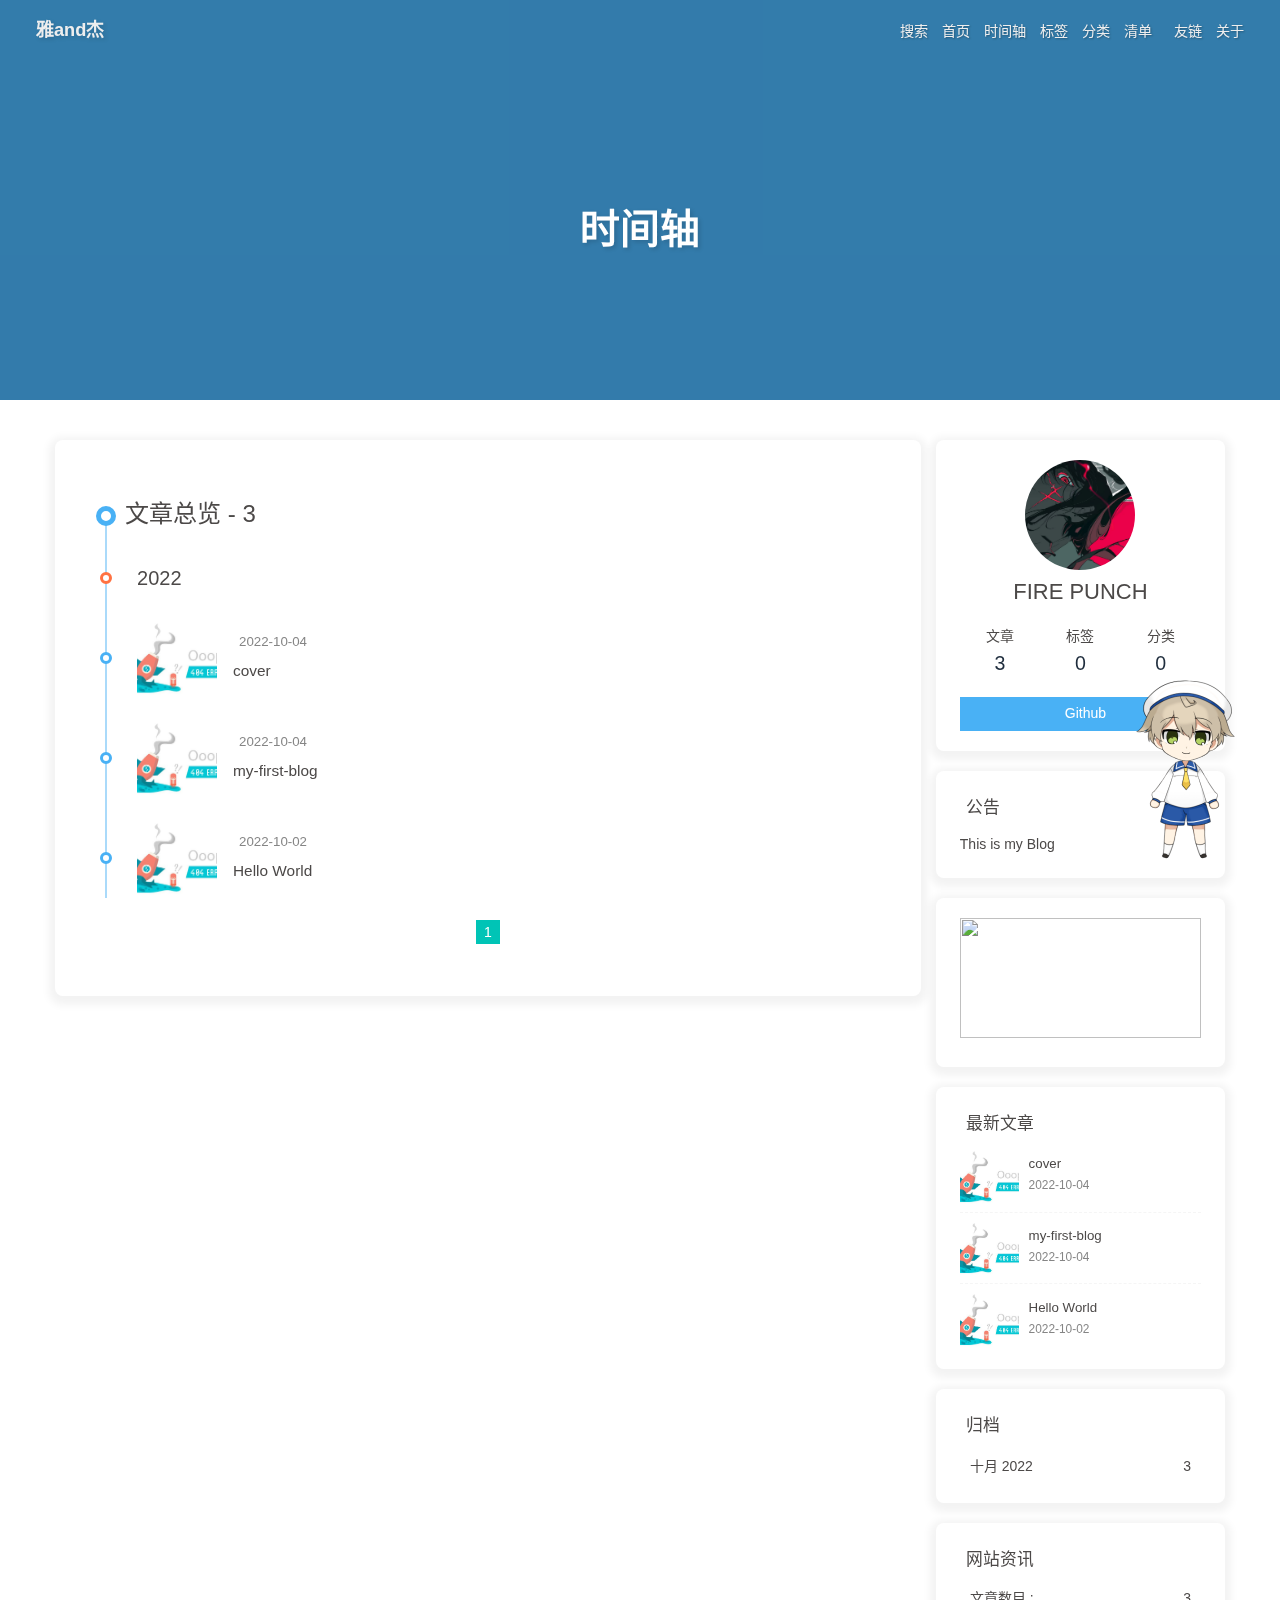
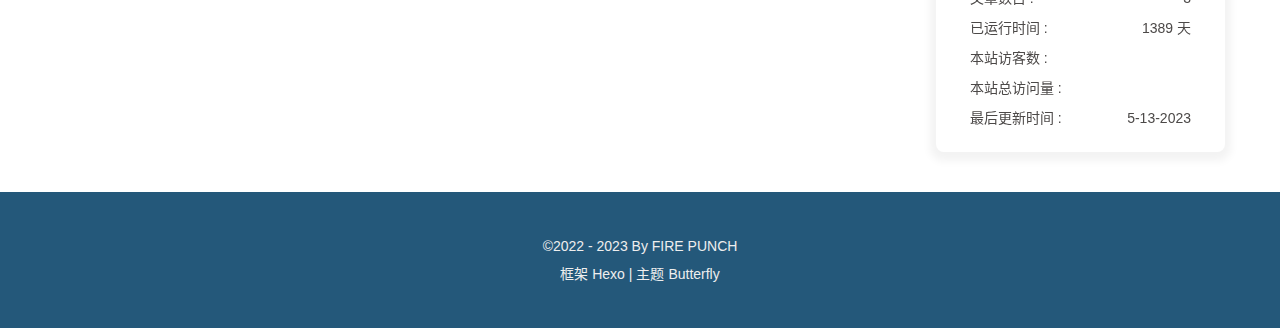
==== commit 9ed1ecab: "Site updated: 2023-05-13 17:57:43" ====
--- a/archives/index.html
+++ b/archives/index.html
@@ -1,7 +1,7 @@
-<!DOCTYPE html><html lang="zh-CN" data-theme="light"><head><meta charset="UTF-8"><meta http-equiv="X-UA-Compatible" content="IE=edge"><meta name="viewport" content="width=device-width, initial-scale=1.0, maximum-scale=1.0, user-scalable=no"><title>时间轴 | Tree blog</title><meta name="author" content="FIRE PUNCH"><meta name="copyright" content="FIRE PUNCH"><meta name="format-detection" content="telephone=no"><meta name="theme-color" content="#ffffff"><meta property="og:type" content="website">
+<!DOCTYPE html><html lang="zh-CN" data-theme="light"><head><meta charset="UTF-8"><meta http-equiv="X-UA-Compatible" content="IE=edge"><meta name="viewport" content="width=device-width, initial-scale=1.0, maximum-scale=1.0, user-scalable=no"><title>时间轴 | 雅and杰</title><meta name="author" content="FIRE PUNCH"><meta name="copyright" content="FIRE PUNCH"><meta name="format-detection" content="telephone=no"><meta name="theme-color" content="#ffffff"><meta property="og:type" content="website">
 <meta property="og:title" content="时间轴">
 <meta property="og:url" content="http://example.com/archives/index.html">
-<meta property="og:site_name" content="Tree blog">
+<meta property="og:site_name" content="雅and杰">
 <meta property="og:locale" content="zh_CN">
 <meta property="og:image" content="http://example.com/img/favicon.jpg">
 <meta property="article:author" content="FIRE PUNCH">
@@ -48,7 +48,7 @@
   isHome: false,
   isHighlightShrink: false,
   isToc: false,
-  postUpdate: '2023-05-13 17:51:31'
+  postUpdate: '2023-05-13 17:57:41'
 }</script><noscript><style type="text/css">
   #nav {
     opacity: 1
@@ -137,7 +137,7 @@
       }
     }
     detectApple()
-    })(window)</script><link rel="stylesheet" href="https://cdn.jsdelivr.net/npm/static-butterfly/dist/css/index.min.css"><!-- hexo injector head_end start --><link rel="stylesheet" href="https://unpkg.zhimg.com/hexo-butterfly-clock/lib/clock.min.css" /><!-- hexo injector head_end end --><meta name="generator" content="Hexo 6.3.0"></head><body><div id="web_bg"></div><div id="sidebar"><div id="menu-mask"></div><div id="sidebar-menus"><div class="avatar-img is-center"><img src="/img/favicon.jpg" onerror="onerror=null;src='/img/friend_404.gif'" alt="avatar"/></div><div class="sidebar-site-data site-data is-center"><a href="/archives/"><div class="headline">文章</div><div class="length-num">3</div></a><a href="/tags/"><div class="headline">标签</div><div class="length-num">0</div></a><a href="/categories/"><div class="headline">分类</div><div class="length-num">0</div></a></div><hr/><div class="menus_items"><div class="menus_item"><a class="site-page" href="/"><i class="fa-fw fas fa-home"></i><span> 首页</span></a></div><div class="menus_item"><a class="site-page" href="/archives/"><i class="fa-fw fas fa-archive"></i><span> 时间轴</span></a></div><div class="menus_item"><a class="site-page" href="/tags/"><i class="fa-fw fas fa-tags"></i><span> 标签</span></a></div><div class="menus_item"><a class="site-page" href="/categories/"><i class="fa-fw fas fa-folder-open"></i><span> 分类</span></a></div><div class="menus_item"><a class="site-page group" href="javascript:void(0);"><i class="fa-fw fa fa-heartbeat"></i><span> 清单</span><i class="fas fa-chevron-down"></i></a><ul class="menus_item_child"><li><a class="site-page child" href="/music/"><i class="fa-fw fas fa-music"></i><span> 音乐</span></a></li><li><a class="site-page child" href="/Gallery/"><i class="fa-fw fas fa-images"></i><span> 照片</span></a></li><li><a class="site-page child" href="/movies/"><i class="fa-fw fas fa-video"></i><span> 电影</span></a></li></ul></div><div class="menus_item"><a class="site-page" href="/link/"><i class="fa-fw fas fa-link"></i><span> 友链</span></a></div><div class="menus_item"><a class="site-page" href="/about/"><i class="fa-fw fas fa-heart"></i><span> 关于</span></a></div></div></div></div><div class="page" id="body-wrap"><header class="not-home-page" id="page-header" style="background-image: url('/img/1.png')"><nav id="nav"><span id="blog_name"><a id="site-name" href="/">Tree blog</a></span><div id="menus"><div id="search-button"><a class="site-page social-icon search"><i class="fas fa-search fa-fw"></i><span> 搜索</span></a></div><div class="menus_items"><div class="menus_item"><a class="site-page" href="/"><i class="fa-fw fas fa-home"></i><span> 首页</span></a></div><div class="menus_item"><a class="site-page" href="/archives/"><i class="fa-fw fas fa-archive"></i><span> 时间轴</span></a></div><div class="menus_item"><a class="site-page" href="/tags/"><i class="fa-fw fas fa-tags"></i><span> 标签</span></a></div><div class="menus_item"><a class="site-page" href="/categories/"><i class="fa-fw fas fa-folder-open"></i><span> 分类</span></a></div><div class="menus_item"><a class="site-page group" href="javascript:void(0);"><i class="fa-fw fa fa-heartbeat"></i><span> 清单</span><i class="fas fa-chevron-down"></i></a><ul class="menus_item_child"><li><a class="site-page child" href="/music/"><i class="fa-fw fas fa-music"></i><span> 音乐</span></a></li><li><a class="site-page child" href="/Gallery/"><i class="fa-fw fas fa-images"></i><span> 照片</span></a></li><li><a class="site-page child" href="/movies/"><i class="fa-fw fas fa-video"></i><span> 电影</span></a></li></ul></div><div class="menus_item"><a class="site-page" href="/link/"><i class="fa-fw fas fa-link"></i><span> 友链</span></a></div><div class="menus_item"><a class="site-page" href="/about/"><i class="fa-fw fas fa-heart"></i><span> 关于</span></a></div></div><div id="toggle-menu"><a class="site-page"><i class="fas fa-bars fa-fw"></i></a></div></div></nav><div id="page-site-info"><h1 id="site-title">时间轴</h1></div></header><main class="layout" id="content-inner"><div id="archive"><div class="article-sort-title">文章总览 - 3</div><div class="article-sort"><div class="article-sort-item year">2022</div><div class="article-sort-item"><a class="article-sort-item-img" href="/2022/10/04/cover/" title="cover"><img src="/img/1.png" alt="cover" onerror="this.onerror=null;this.src='/img/404.jpg'"></a><div class="article-sort-item-info"><div class="article-sort-item-time"><i class="far fa-calendar-alt"></i><time class="post-meta-date-created" datetime="2022-10-04T06:34:22.000Z" title="发表于 2022-10-04 14:34:22">2022-10-04</time></div><a class="article-sort-item-title" href="/2022/10/04/cover/" title="cover">cover</a></div></div><div class="article-sort-item"><a class="article-sort-item-img" href="/2022/10/04/my-first-blog/" title="my-first-blog"><img src="/img/1.png" alt="my-first-blog" onerror="this.onerror=null;this.src='/img/404.jpg'"></a><div class="article-sort-item-info"><div class="article-sort-item-time"><i class="far fa-calendar-alt"></i><time class="post-meta-date-created" datetime="2022-10-04T05:25:35.000Z" title="发表于 2022-10-04 13:25:35">2022-10-04</time></div><a class="article-sort-item-title" href="/2022/10/04/my-first-blog/" title="my-first-blog">my-first-blog</a></div></div><div class="article-sort-item"><a class="article-sort-item-img" href="/2022/10/02/hello-world/" title="Hello World"><img src="/img/1.png" alt="Hello World" onerror="this.onerror=null;this.src='/img/404.jpg'"></a><div class="article-sort-item-info"><div class="article-sort-item-time"><i class="far fa-calendar-alt"></i><time class="post-meta-date-created" datetime="2022-10-02T13:29:48.271Z" title="发表于 2022-10-02 21:29:48">2022-10-02</time></div><a class="article-sort-item-title" href="/2022/10/02/hello-world/" title="Hello World">Hello World</a></div></div></div><nav id="pagination"><div class="pagination"><span class="page-number current">1</span></div></nav></div><div class="aside-content" id="aside-content"><div class="card-widget card-info"><div class="is-center"><div class="avatar-img"><img src="/img/favicon.jpg" onerror="this.onerror=null;this.src='/img/friend_404.gif'" alt="avatar"/></div><div class="author-info__name">FIRE PUNCH</div><div class="author-info__description"></div></div><div class="card-info-data site-data is-center"><a href="/archives/"><div class="headline">文章</div><div class="length-num">3</div></a><a href="/tags/"><div class="headline">标签</div><div class="length-num">0</div></a><a href="/categories/"><div class="headline">分类</div><div class="length-num">0</div></a></div><a id="card-info-btn" target="_blank" rel="noopener" href="https://github.com/xxxxxx"><i class="fab fa-github"></i><span>Github</span></a></div><div class="card-widget card-announcement"><div class="item-headline"><i class="fas fa-bullhorn fa-shake"></i><span>公告</span></div><div class="announcement_content">This is my Blog</div></div><div class="sticky_layout"><div class="card-widget card-recent-post"><div class="item-headline"><i class="fas fa-history"></i><span>最新文章</span></div><div class="aside-list"><div class="aside-list-item"><a class="thumbnail" href="/2022/10/04/cover/" title="cover"><img src="/img/1.png" onerror="this.onerror=null;this.src='/img/404.jpg'" alt="cover"/></a><div class="content"><a class="title" href="/2022/10/04/cover/" title="cover">cover</a><time datetime="2022-10-04T06:34:22.000Z" title="发表于 2022-10-04 14:34:22">2022-10-04</time></div></div><div class="aside-list-item"><a class="thumbnail" href="/2022/10/04/my-first-blog/" title="my-first-blog"><img src="/img/1.png" onerror="this.onerror=null;this.src='/img/404.jpg'" alt="my-first-blog"/></a><div class="content"><a class="title" href="/2022/10/04/my-first-blog/" title="my-first-blog">my-first-blog</a><time datetime="2022-10-04T05:25:35.000Z" title="发表于 2022-10-04 13:25:35">2022-10-04</time></div></div><div class="aside-list-item"><a class="thumbnail" href="/2022/10/02/hello-world/" title="Hello World"><img src="/img/1.png" onerror="this.onerror=null;this.src='/img/404.jpg'" alt="Hello World"/></a><div class="content"><a class="title" href="/2022/10/02/hello-world/" title="Hello World">Hello World</a><time datetime="2022-10-02T13:29:48.271Z" title="发表于 2022-10-02 21:29:48">2022-10-02</time></div></div></div></div><div class="card-widget card-archives"><div class="item-headline"><i class="fas fa-archive"></i><span>归档</span></div><ul class="card-archive-list"><li class="card-archive-list-item"><a class="card-archive-list-link" href="/archives/2022/10/"><span class="card-archive-list-date">十月 2022</span><span class="card-archive-list-count">3</span></a></li></ul></div><div class="card-widget card-webinfo"><div class="item-headline"><i class="fas fa-chart-line"></i><span>网站资讯</span></div><div class="webinfo"><div class="webinfo-item"><div class="item-name">文章数目 :</div><div class="item-count">3</div></div><div class="webinfo-item"><div class="item-name">已运行时间 :</div><div class="item-count" id="runtimeshow" data-publishDate="2022-10-03T16:00:00.000Z"><i class="fa-solid fa-spinner fa-spin"></i></div></div><div class="webinfo-item"><div class="item-name">本站访客数 :</div><div class="item-count" id="busuanzi_value_site_uv"><i class="fa-solid fa-spinner fa-spin"></i></div></div><div class="webinfo-item"><div class="item-name">本站总访问量 :</div><div class="item-count" id="busuanzi_value_site_pv"><i class="fa-solid fa-spinner fa-spin"></i></div></div><div class="webinfo-item"><div class="item-name">最后更新时间 :</div><div class="item-count" id="last-push-date" data-lastPushDate="2023-05-13T09:51:31.517Z"><i class="fa-solid fa-spinner fa-spin"></i></div></div></div></div></div></div></main><footer id="footer" style="background-image: url('/img/1.png')"><div id="footer-wrap"><div class="copyright">&copy;2022 - 2023 By FIRE PUNCH</div><div class="framework-info"><span>框架 </span><a target="_blank" rel="noopener" href="https://hexo.io">Hexo</a><span class="footer-separator">|</span><span>主题 </span><a target="_blank" rel="noopener" href="https://github.com/jerryc127/hexo-theme-butterfly">Butterfly</a></div></div></footer></div><div id="rightside"><div id="rightside-config-hide"><button id="darkmode" type="button" title="浅色和深色模式转换"><i class="fas fa-adjust"></i></button><button id="hide-aside-btn" type="button" title="单栏和双栏切换"><i class="fas fa-arrows-alt-h"></i></button></div><div id="rightside-config-show"><button id="rightside_config" type="button" title="设置"><i class="fas fa-cog fa-spin"></i></button><button id="go-up" type="button" title="回到顶部"><i class="fas fa-arrow-up"></i></button></div></div><div id="local-search"><div class="search-dialog"><nav class="search-nav"><span class="search-dialog-title">搜索</span><span id="loading-status"></span><button class="search-close-button"><i class="fas fa-times"></i></button></nav><div class="is-center" id="loading-database"><i class="fas fa-spinner fa-pulse"></i><span>  数据库加载中</span></div><div class="search-wrap"><div id="local-search-input"><div class="local-search-box"><input class="local-search-box--input" placeholder="搜索文章" type="text"/></div></div><hr/><div id="local-search-results"></div></div></div><div id="search-mask"></div></div><div><script src="/js/utils.js"></script><script src="/js/main.js"></script><script src="https://cdn.jsdelivr.net/npm/@fancyapps/ui/dist/fancybox.umd.min.js"></script><script src="/js/search/local-search.js"></script><div class="js-pjax"></div><div class="aplayer no-destroy" data-id="60198" data-server="netease" data-type="playlist" data-fixed="true" data-autoplay="true"> </div><canvas class="fireworks" mobile="false"></canvas><script src="https://cdn.jsdelivr.net/npm/butterfly-extsrc/dist/fireworks.min.js"></script><link rel="stylesheet" href="https://cdn.jsdelivr.net/npm/aplayer/dist/APlayer.min.css" media="print" onload="this.media='all'"><script src="https://cdn.jsdelivr.net/npm/aplayer/dist/APlayer.min.js"></script><script src="https://cdn.jsdelivr.net/npm/butterfly-extsrc/metingjs/dist/Meting.min.js"></script><script src="https://cdn.jsdelivr.net/npm/pjax/pjax.min.js"></script><script>let pjaxSelectors = ["head > title","#config-diff","#body-wrap","#rightside-config-hide","#rightside-config-show",".js-pjax"]
+    })(window)</script><link rel="stylesheet" href="https://cdn.jsdelivr.net/npm/static-butterfly/dist/css/index.min.css"><!-- hexo injector head_end start --><link rel="stylesheet" href="https://unpkg.zhimg.com/hexo-butterfly-clock/lib/clock.min.css" /><!-- hexo injector head_end end --><meta name="generator" content="Hexo 6.3.0"></head><body><div id="web_bg"></div><div id="sidebar"><div id="menu-mask"></div><div id="sidebar-menus"><div class="avatar-img is-center"><img src="/img/favicon.jpg" onerror="onerror=null;src='/img/friend_404.gif'" alt="avatar"/></div><div class="sidebar-site-data site-data is-center"><a href="/archives/"><div class="headline">文章</div><div class="length-num">3</div></a><a href="/tags/"><div class="headline">标签</div><div class="length-num">0</div></a><a href="/categories/"><div class="headline">分类</div><div class="length-num">0</div></a></div><hr/><div class="menus_items"><div class="menus_item"><a class="site-page" href="/"><i class="fa-fw fas fa-home"></i><span> 首页</span></a></div><div class="menus_item"><a class="site-page" href="/archives/"><i class="fa-fw fas fa-archive"></i><span> 时间轴</span></a></div><div class="menus_item"><a class="site-page" href="/tags/"><i class="fa-fw fas fa-tags"></i><span> 标签</span></a></div><div class="menus_item"><a class="site-page" href="/categories/"><i class="fa-fw fas fa-folder-open"></i><span> 分类</span></a></div><div class="menus_item"><a class="site-page group" href="javascript:void(0);"><i class="fa-fw fa fa-heartbeat"></i><span> 清单</span><i class="fas fa-chevron-down"></i></a><ul class="menus_item_child"><li><a class="site-page child" href="/music/"><i class="fa-fw fas fa-music"></i><span> 音乐</span></a></li><li><a class="site-page child" href="/Gallery/"><i class="fa-fw fas fa-images"></i><span> 照片</span></a></li><li><a class="site-page child" href="/movies/"><i class="fa-fw fas fa-video"></i><span> 电影</span></a></li></ul></div><div class="menus_item"><a class="site-page" href="/link/"><i class="fa-fw fas fa-link"></i><span> 友链</span></a></div><div class="menus_item"><a class="site-page" href="/about/"><i class="fa-fw fas fa-heart"></i><span> 关于</span></a></div></div></div></div><div class="page" id="body-wrap"><header class="not-home-page" id="page-header" style="background-image: url('/img/1.png')"><nav id="nav"><span id="blog_name"><a id="site-name" href="/">雅and杰</a></span><div id="menus"><div id="search-button"><a class="site-page social-icon search"><i class="fas fa-search fa-fw"></i><span> 搜索</span></a></div><div class="menus_items"><div class="menus_item"><a class="site-page" href="/"><i class="fa-fw fas fa-home"></i><span> 首页</span></a></div><div class="menus_item"><a class="site-page" href="/archives/"><i class="fa-fw fas fa-archive"></i><span> 时间轴</span></a></div><div class="menus_item"><a class="site-page" href="/tags/"><i class="fa-fw fas fa-tags"></i><span> 标签</span></a></div><div class="menus_item"><a class="site-page" href="/categories/"><i class="fa-fw fas fa-folder-open"></i><span> 分类</span></a></div><div class="menus_item"><a class="site-page group" href="javascript:void(0);"><i class="fa-fw fa fa-heartbeat"></i><span> 清单</span><i class="fas fa-chevron-down"></i></a><ul class="menus_item_child"><li><a class="site-page child" href="/music/"><i class="fa-fw fas fa-music"></i><span> 音乐</span></a></li><li><a class="site-page child" href="/Gallery/"><i class="fa-fw fas fa-images"></i><span> 照片</span></a></li><li><a class="site-page child" href="/movies/"><i class="fa-fw fas fa-video"></i><span> 电影</span></a></li></ul></div><div class="menus_item"><a class="site-page" href="/link/"><i class="fa-fw fas fa-link"></i><span> 友链</span></a></div><div class="menus_item"><a class="site-page" href="/about/"><i class="fa-fw fas fa-heart"></i><span> 关于</span></a></div></div><div id="toggle-menu"><a class="site-page"><i class="fas fa-bars fa-fw"></i></a></div></div></nav><div id="page-site-info"><h1 id="site-title">时间轴</h1></div></header><main class="layout" id="content-inner"><div id="archive"><div class="article-sort-title">文章总览 - 3</div><div class="article-sort"><div class="article-sort-item year">2022</div><div class="article-sort-item"><a class="article-sort-item-img" href="/2022/10/04/cover/" title="cover"><img src="/img/1.png" alt="cover" onerror="this.onerror=null;this.src='/img/404.jpg'"></a><div class="article-sort-item-info"><div class="article-sort-item-time"><i class="far fa-calendar-alt"></i><time class="post-meta-date-created" datetime="2022-10-04T06:34:22.000Z" title="发表于 2022-10-04 14:34:22">2022-10-04</time></div><a class="article-sort-item-title" href="/2022/10/04/cover/" title="cover">cover</a></div></div><div class="article-sort-item"><a class="article-sort-item-img" href="/2022/10/04/my-first-blog/" title="my-first-blog"><img src="/img/1.png" alt="my-first-blog" onerror="this.onerror=null;this.src='/img/404.jpg'"></a><div class="article-sort-item-info"><div class="article-sort-item-time"><i class="far fa-calendar-alt"></i><time class="post-meta-date-created" datetime="2022-10-04T05:25:35.000Z" title="发表于 2022-10-04 13:25:35">2022-10-04</time></div><a class="article-sort-item-title" href="/2022/10/04/my-first-blog/" title="my-first-blog">my-first-blog</a></div></div><div class="article-sort-item"><a class="article-sort-item-img" href="/2022/10/02/hello-world/" title="Hello World"><img src="/img/1.png" alt="Hello World" onerror="this.onerror=null;this.src='/img/404.jpg'"></a><div class="article-sort-item-info"><div class="article-sort-item-time"><i class="far fa-calendar-alt"></i><time class="post-meta-date-created" datetime="2022-10-02T13:29:48.271Z" title="发表于 2022-10-02 21:29:48">2022-10-02</time></div><a class="article-sort-item-title" href="/2022/10/02/hello-world/" title="Hello World">Hello World</a></div></div></div><nav id="pagination"><div class="pagination"><span class="page-number current">1</span></div></nav></div><div class="aside-content" id="aside-content"><div class="card-widget card-info"><div class="is-center"><div class="avatar-img"><img src="/img/favicon.jpg" onerror="this.onerror=null;this.src='/img/friend_404.gif'" alt="avatar"/></div><div class="author-info__name">FIRE PUNCH</div><div class="author-info__description"></div></div><div class="card-info-data site-data is-center"><a href="/archives/"><div class="headline">文章</div><div class="length-num">3</div></a><a href="/tags/"><div class="headline">标签</div><div class="length-num">0</div></a><a href="/categories/"><div class="headline">分类</div><div class="length-num">0</div></a></div><a id="card-info-btn" target="_blank" rel="noopener" href="https://github.com/xxxxxx"><i class="fab fa-github"></i><span>Github</span></a></div><div class="card-widget card-announcement"><div class="item-headline"><i class="fas fa-bullhorn fa-shake"></i><span>公告</span></div><div class="announcement_content">This is my Blog</div></div><div class="sticky_layout"><div class="card-widget card-recent-post"><div class="item-headline"><i class="fas fa-history"></i><span>最新文章</span></div><div class="aside-list"><div class="aside-list-item"><a class="thumbnail" href="/2022/10/04/cover/" title="cover"><img src="/img/1.png" onerror="this.onerror=null;this.src='/img/404.jpg'" alt="cover"/></a><div class="content"><a class="title" href="/2022/10/04/cover/" title="cover">cover</a><time datetime="2022-10-04T06:34:22.000Z" title="发表于 2022-10-04 14:34:22">2022-10-04</time></div></div><div class="aside-list-item"><a class="thumbnail" href="/2022/10/04/my-first-blog/" title="my-first-blog"><img src="/img/1.png" onerror="this.onerror=null;this.src='/img/404.jpg'" alt="my-first-blog"/></a><div class="content"><a class="title" href="/2022/10/04/my-first-blog/" title="my-first-blog">my-first-blog</a><time datetime="2022-10-04T05:25:35.000Z" title="发表于 2022-10-04 13:25:35">2022-10-04</time></div></div><div class="aside-list-item"><a class="thumbnail" href="/2022/10/02/hello-world/" title="Hello World"><img src="/img/1.png" onerror="this.onerror=null;this.src='/img/404.jpg'" alt="Hello World"/></a><div class="content"><a class="title" href="/2022/10/02/hello-world/" title="Hello World">Hello World</a><time datetime="2022-10-02T13:29:48.271Z" title="发表于 2022-10-02 21:29:48">2022-10-02</time></div></div></div></div><div class="card-widget card-archives"><div class="item-headline"><i class="fas fa-archive"></i><span>归档</span></div><ul class="card-archive-list"><li class="card-archive-list-item"><a class="card-archive-list-link" href="/archives/2022/10/"><span class="card-archive-list-date">十月 2022</span><span class="card-archive-list-count">3</span></a></li></ul></div><div class="card-widget card-webinfo"><div class="item-headline"><i class="fas fa-chart-line"></i><span>网站资讯</span></div><div class="webinfo"><div class="webinfo-item"><div class="item-name">文章数目 :</div><div class="item-count">3</div></div><div class="webinfo-item"><div class="item-name">已运行时间 :</div><div class="item-count" id="runtimeshow" data-publishDate="2022-10-03T16:00:00.000Z"><i class="fa-solid fa-spinner fa-spin"></i></div></div><div class="webinfo-item"><div class="item-name">本站访客数 :</div><div class="item-count" id="busuanzi_value_site_uv"><i class="fa-solid fa-spinner fa-spin"></i></div></div><div class="webinfo-item"><div class="item-name">本站总访问量 :</div><div class="item-count" id="busuanzi_value_site_pv"><i class="fa-solid fa-spinner fa-spin"></i></div></div><div class="webinfo-item"><div class="item-name">最后更新时间 :</div><div class="item-count" id="last-push-date" data-lastPushDate="2023-05-13T09:57:41.043Z"><i class="fa-solid fa-spinner fa-spin"></i></div></div></div></div></div></div></main><footer id="footer" style="background-image: url('/img/1.png')"><div id="footer-wrap"><div class="copyright">&copy;2022 - 2023 By FIRE PUNCH</div><div class="framework-info"><span>框架 </span><a target="_blank" rel="noopener" href="https://hexo.io">Hexo</a><span class="footer-separator">|</span><span>主题 </span><a target="_blank" rel="noopener" href="https://github.com/jerryc127/hexo-theme-butterfly">Butterfly</a></div></div></footer></div><div id="rightside"><div id="rightside-config-hide"><button id="darkmode" type="button" title="浅色和深色模式转换"><i class="fas fa-adjust"></i></button><button id="hide-aside-btn" type="button" title="单栏和双栏切换"><i class="fas fa-arrows-alt-h"></i></button></div><div id="rightside-config-show"><button id="rightside_config" type="button" title="设置"><i class="fas fa-cog fa-spin"></i></button><button id="go-up" type="button" title="回到顶部"><i class="fas fa-arrow-up"></i></button></div></div><div id="local-search"><div class="search-dialog"><nav class="search-nav"><span class="search-dialog-title">搜索</span><span id="loading-status"></span><button class="search-close-button"><i class="fas fa-times"></i></button></nav><div class="is-center" id="loading-database"><i class="fas fa-spinner fa-pulse"></i><span>  数据库加载中</span></div><div class="search-wrap"><div id="local-search-input"><div class="local-search-box"><input class="local-search-box--input" placeholder="搜索文章" type="text"/></div></div><hr/><div id="local-search-results"></div></div></div><div id="search-mask"></div></div><div><script src="/js/utils.js"></script><script src="/js/main.js"></script><script src="https://cdn.jsdelivr.net/npm/@fancyapps/ui/dist/fancybox.umd.min.js"></script><script src="/js/search/local-search.js"></script><div class="js-pjax"></div><div class="aplayer no-destroy" data-id="60198" data-server="netease" data-type="playlist" data-fixed="true" data-autoplay="true"> </div><canvas class="fireworks" mobile="false"></canvas><script src="https://cdn.jsdelivr.net/npm/butterfly-extsrc/dist/fireworks.min.js"></script><link rel="stylesheet" href="https://cdn.jsdelivr.net/npm/aplayer/dist/APlayer.min.css" media="print" onload="this.media='all'"><script src="https://cdn.jsdelivr.net/npm/aplayer/dist/APlayer.min.js"></script><script src="https://cdn.jsdelivr.net/npm/butterfly-extsrc/metingjs/dist/Meting.min.js"></script><script src="https://cdn.jsdelivr.net/npm/pjax/pjax.min.js"></script><script>let pjaxSelectors = ["head > title","#config-diff","#body-wrap","#rightside-config-hide","#rightside-config-show",".js-pjax"]
 
 var pjax = new Pjax({
   elements: 'a:not([target="_blank"])',
